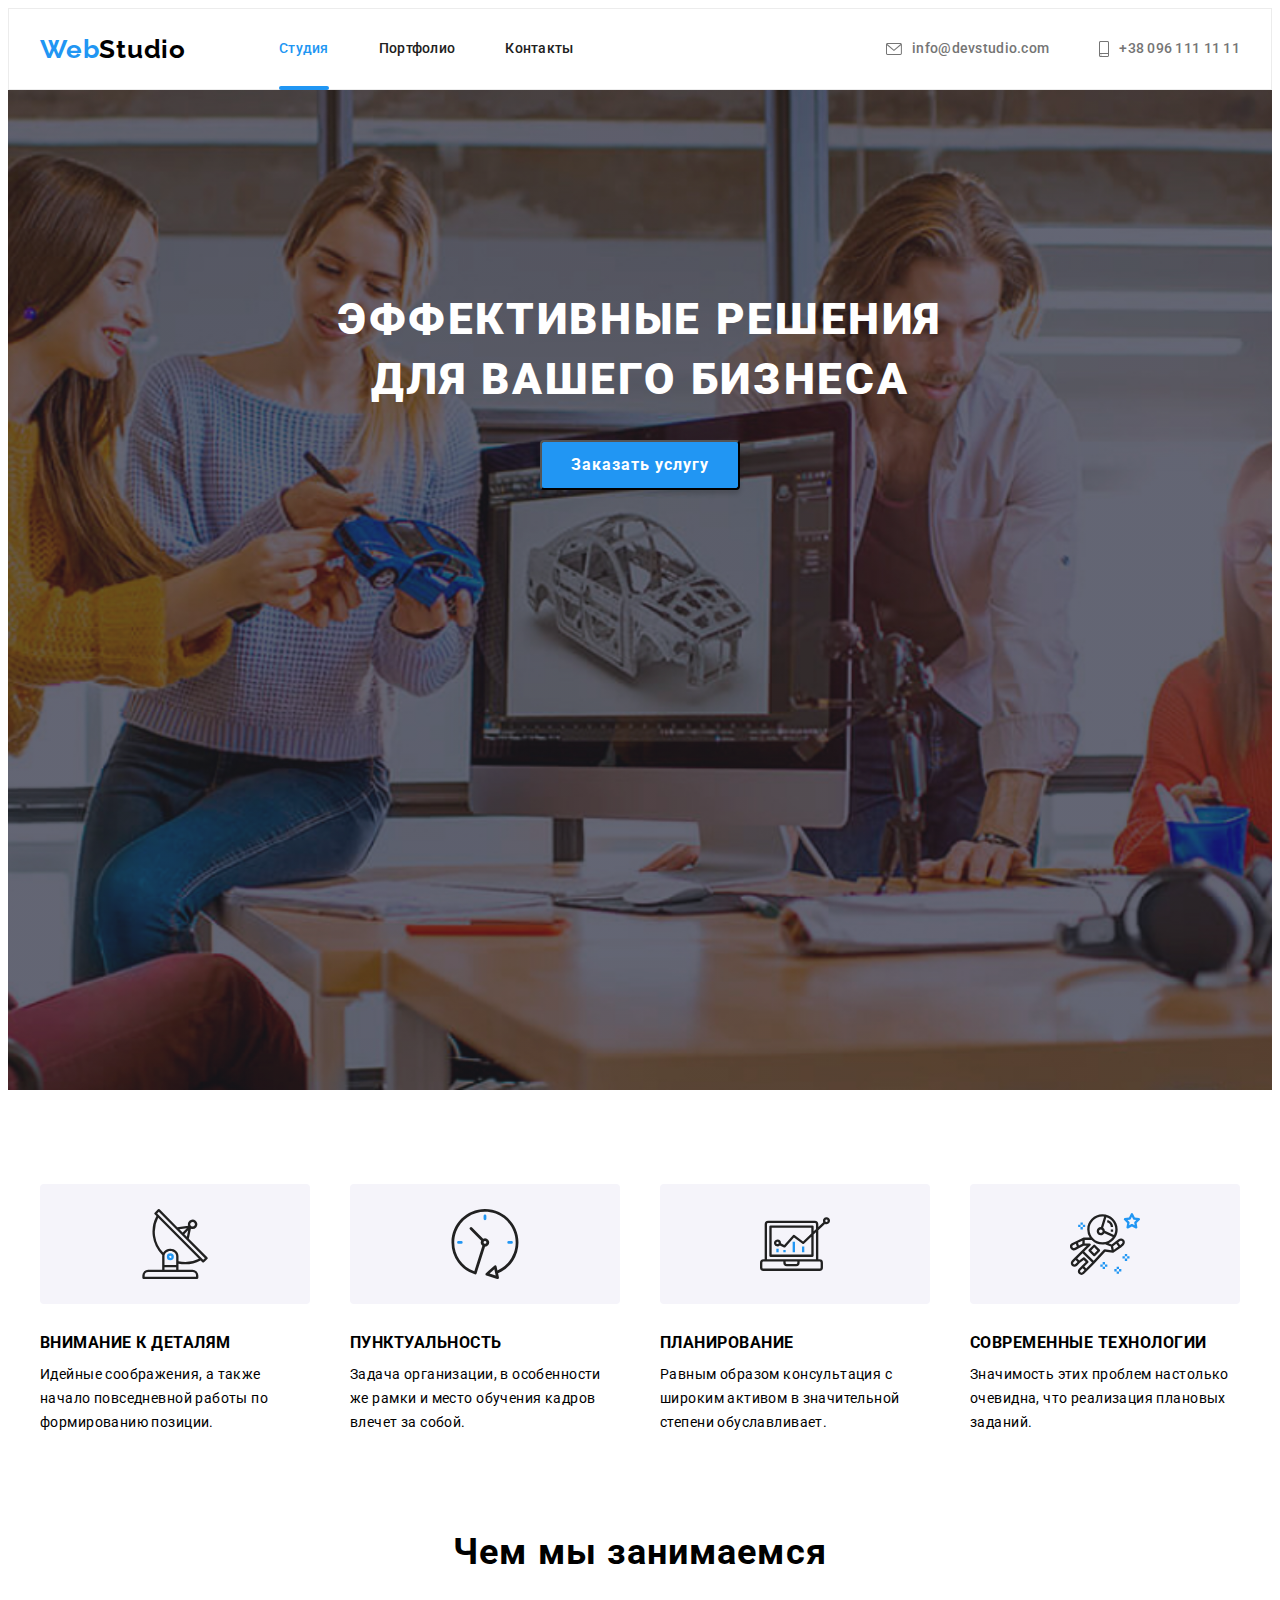
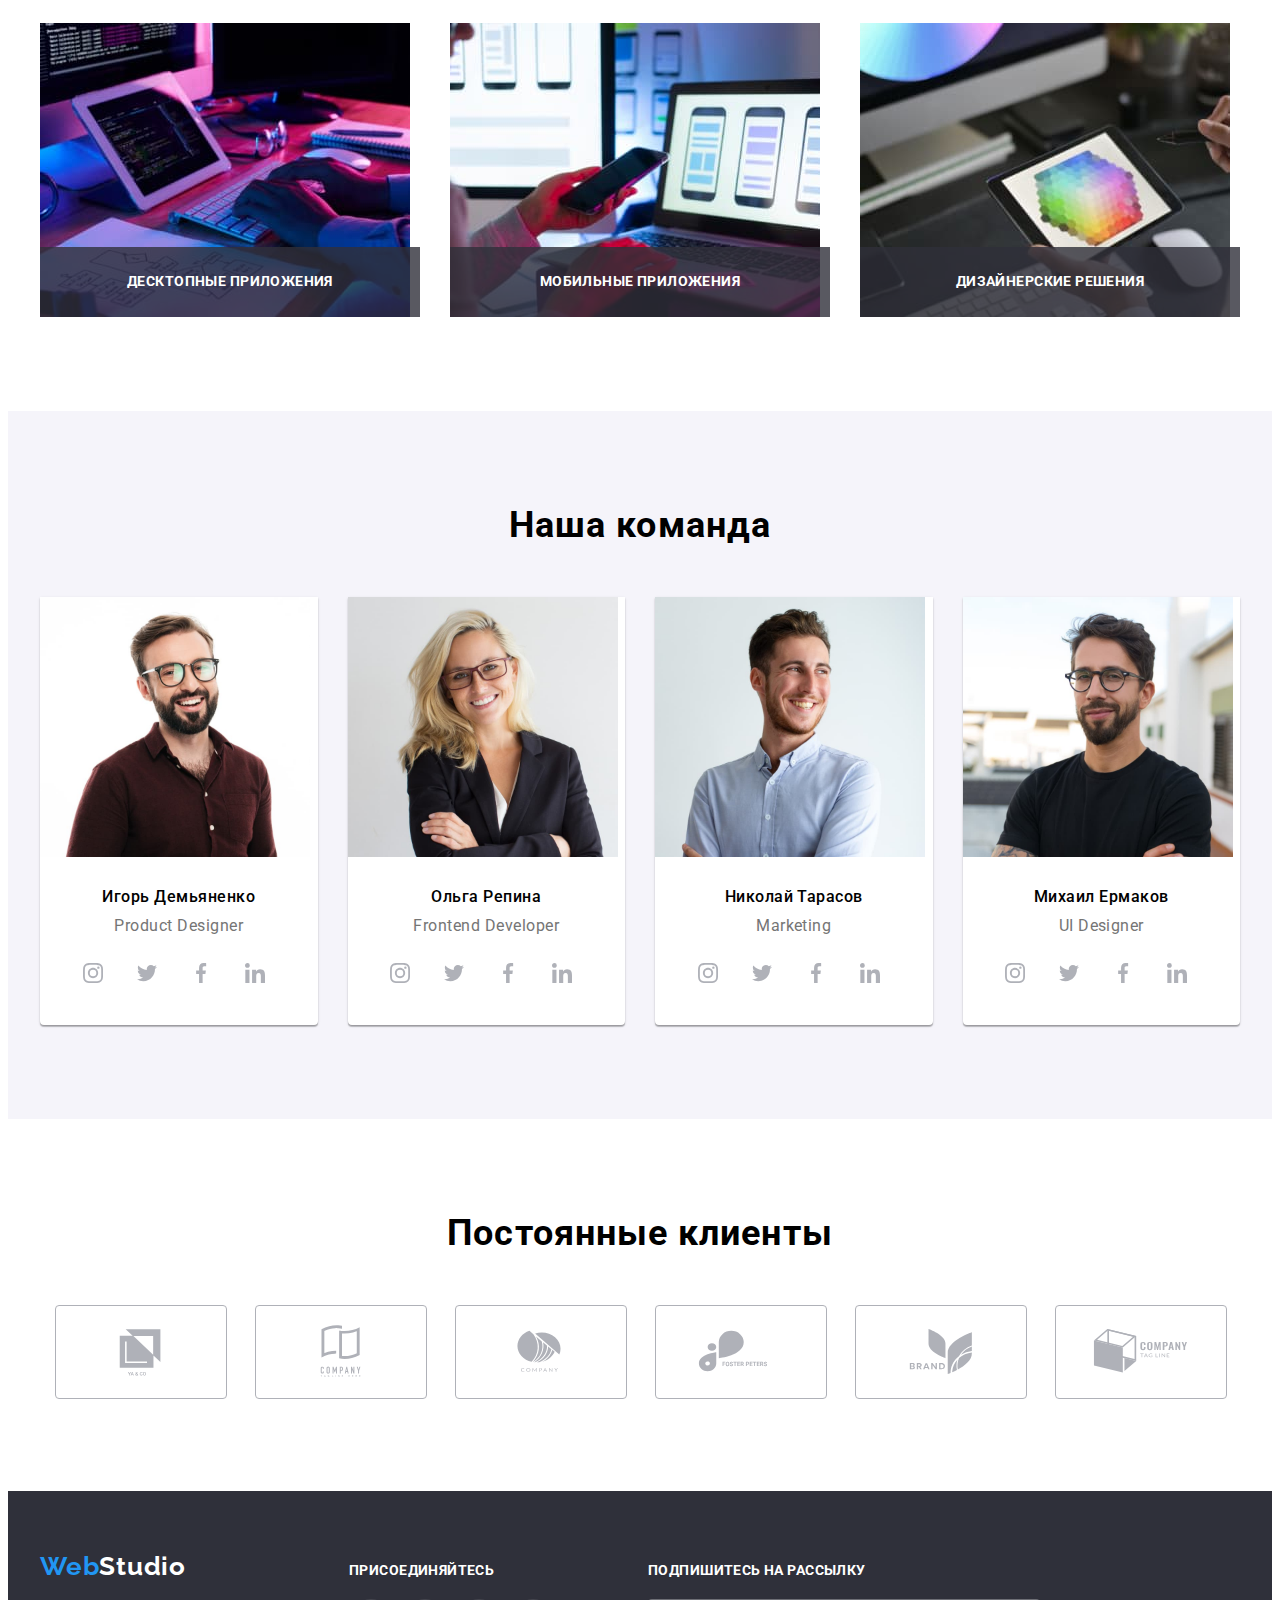
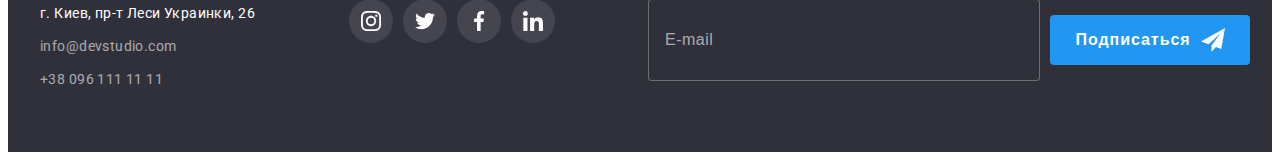
==== index.html @ 172d8dff "Initial commit" ====
<!DOCTYPE html>
<html lang="ru">
  <head>
    <meta charset="utf-8" />
    <meta http-equiv="X-UA-Compatible" content="IE=edge" />
    <title>Студия</title>
    <meta name="viewport" content="width=device-width, initial-scale=1" />
    <link
      href="https://fonts.googleapis.com/css2?family=Raleway:wght@700&family=Roboto:wght@400;500;700;900&display=swap"
      rel="stylesheet"
    />
    <link
      rel="stylesheet"
      href="https://cdnjs.cloudflare.com/ajax/libs/modern-normalize/1.1.0/modern-normalize.min.css"
      integrity="sha512-wpPYUAdjBVSE4KJnH1VR1HeZfpl1ub8YT/NKx4PuQ5NmX2tKuGu6U/JRp5y+Y8XG2tV+wKQpNHVUX03MfMFn9Q=="
      crossorigin="anonymous"
      referrerpolicy="no-referrer"
    />
    <!-- <link rel="stylesheet" href="./css/styles.css" /> -->
    <link rel="stylesheet" href="./css/main.min.css" />
    <link rel="preconnect" href="https://fonts.gstatic.com" crossorigin />
  </head>
  <body>
    <!---------------HEADER SECTION---------------->
    <header class="header">
      <div class="container">
        <a href="./index.html" lang="en" class="logo"
          ><span class="logo__accent-blue">Web</span
          ><span class="logo__accent-black">Studio</span></a
        >
        <nav class="navigation">
          <ul class="navigation__list list">
            <li class="navigation__item">
              <a class="navigation__link link navigation__link--current" href="./index.html"
                >Студия</a
              >
            </li>
            <li class="navigation__item">
              <a class="navigation__link link" href="./portfolio.html">Портфолио</a>
            </li>
            <li class="navigation__item">
              <a class="navigation__link navigation__link link" href="">Контакты</a>
            </li>
          </ul>
        </nav>
        <ul class="contacts list">
          <li class="contacts__item">
            <a class="contacts__link link" href="mailto:info@devstudio.com">
              <svg class="contacts__icon" width="16" height="12">
                <use href="./images/icons.svg#icon-envelope"></use></svg
              >info@devstudio.com</a
            >
          </li>
          <li class="contacts__item">
            <a class="contacts__link link" href="tel:+380961111111">
              <svg class="contacts__icon" width="10" height="16">
                <use href="./images/icons.svg#icon-smartphone"></use></svg
              >+38 096 111 11 11</a
            >
          </li>
        </ul>
      </div>
    </header>
    <main>
      <!---------------HEAD SECTION---------------->
      <section class="head section">
        <div class="container">
          <h1 class="head__title">Эффективные решения<br />для вашего бизнеса</h1>
          <button type="button" class="head__button" data-modal-open>Заказать услугу</button>
        </div>
      </section>
      <!---------------HERO SECTION---------------->
      <section class="hero section">
        <div class="container">
          <h2 class="hero__title hidden">Преимущества</h2>
          <ul class="hero__list list">
            <li class="hero__item">
              <div class="hero__container">
                <a href="" class="hero__link link">
                  <svg class="hero__icon" width="70px" height="70px">
                    <use href="./images/icons.svg#icon-antenna"></use>
                  </svg>
                </a>
              </div>
              <h3 class="hero__title">Внимание к деталям</h3>
              <p class="hero__text">
                Идейные соображения, а также начало повседневной работы по формированию позиции.
              </p>
            </li>
            <li class="hero__item">
              <div class="hero__container">
                <a href="" class="hero__link link">
                  <svg class="hero__icon" width="70px" height="70px">
                    <use href="./images/icons.svg#icon-clock"></use>
                  </svg>
                </a>
              </div>
              <h3 class="hero__title">Пунктуальность</h3>
              <p class="hero__text">
                Задача организации, в особенности же рамки и место обучения кадров влечет за собой.
              </p>
            </li>
            <li class="hero__item">
              <div class="hero__container">
                <a href="" class="hero__link link">
                  <svg class="hero__icon" width="70px" height="70px">
                    <use href="./images/icons.svg#icon-diagram"></use>
                  </svg>
                </a>
              </div>
              <h3 class="hero__title">Планирование</h3>
              <p class="hero__text">
                Равным образом консультация с широким активом в значительной степени обуславливает.
              </p>
            </li>
            <li class="hero__item">
              <div class="hero__container">
                <a href="" class="hero__link link">
                  <svg class="hero__icon" width="70px" height="70px">
                    <use href="./images/icons.svg#icon-astronaut"></use>
                  </svg>
                </a>
              </div>
              <h3 class="hero__title">Современные технологии</h3>
              <p class="hero__text">
                Значимость этих проблем настолько очевидна, что реализация плановых заданий.
              </p>
            </li>
          </ul>
        </div>
      </section>
      <!---------------PHOTO SECTION---------------->
      <section class="photo section">
        <div class="container">
          <h2 class="photo__title">Чем мы занимаемся</h2>
          <ul class="photo__list list">
            <li class="photo__item">
              <img src="images/img1-1.jpg" alt="img1-1" width="370" />
              <p class="photo__text">Десктопные приложения</p>
            </li>
            <li class="photo__item">
              <img src="images/img1-2.jpg" alt="img1-2" width="370" />
              <p class="photo__text">Мобильные приложения</p>
            </li>
            <li class="photo__item">
              <img src="images/img1-3.jpg" alt="img1-3" width="370" />
              <p class="photo__text">Дизайнерские решения</p>
            </li>
          </ul>
        </div>
      </section>
      <!---------------TEAM SECTION---------------->
      <section class="team section">
        <div class="container">
          <h2 class="team__title">Наша команда</h2>
          <ul class="team__list list">
            <li class="team__item">
              <img src="images/img2-1.jpg" alt="img2-1" width="270" />
              <div class="workers">
                <h3 class="workers__title">Игорь Демьяненко</h3>
                <p class="workers__text" lang="en">Product Designer</p>
                <ul class="workers__socials-list list">
                  <li class="workers__item">
                    <a href="" class="workers__socials-link link">
                      <svg class="workers__socials-icon" width="20px" height="20px">
                        <use href="./images/icons.svg#icon-instagram"></use>
                      </svg>
                    </a>
                  </li>
                  <li class="workers__item">
                    <a href="" class="workers__socials-link link"
                      ><svg class="workers__socials-icon" width="20px" height="20px">
                        <use href="./images/icons.svg#icon-twitter"></use></svg
                    ></a>
                  </li>
                  <li class="workers__item">
                    <a href="" class="workers__socials-link link"
                      ><svg class="workers__socials-icon" width="20px" height="20px">
                        <use href="./images/icons.svg#icon-facebook"></use></svg
                    ></a>
                  </li>
                  <li class="workers__item">
                    <a href="" class="workers__socials-link link"
                      ><svg class="workers__socials-icon" width="20px" height="20px">
                        <use href="./images/icons.svg#icon-linkedin"></use></svg
                    ></a>
                  </li>
                </ul>
              </div>
            </li>
            <li class="team__item">
              <img src="images/img2-2.jpg" alt="img2-2" width="270" />
              <div class="workers">
                <h3 class="workers__title">Ольга Репина</h3>
                <p class="workers__text" lang="en">Frontend Developer</p>
                <ul class="workers__socials-list list">
                  <li class="workers__item">
                    <a href="" class="workers__socials-link link">
                      <svg class="workers__socials-icon" width="20px" height="20px">
                        <use href="./images/icons.svg#icon-instagram"></use>
                      </svg>
                    </a>
                  </li>
                  <li class="workers__item">
                    <a href="" class="workers__socials-link link"
                      ><svg class="workers__socials-icon" width="20px" height="20px">
                        <use href="./images/icons.svg#icon-twitter"></use></svg
                    ></a>
                  </li>
                  <li class="workers__item">
                    <a href="" class="workers__socials-link link"
                      ><svg class="workers__socials-icon" width="20px" height="20px">
                        <use href="./images/icons.svg#icon-facebook"></use></svg
                    ></a>
                  </li>
                  <li class="workers__item">
                    <a href="" class="workers__socials-link link"
                      ><svg class="workers__socials-icon" width="20px" height="20px">
                        <use href="./images/icons.svg#icon-linkedin"></use></svg
                    ></a>
                  </li>
                </ul>
              </div>
            </li>
            <li class="team__item">
              <img src="images/img2-3.jpg" alt="img2-3" width="270" />
              <div class="workers">
                <h3 class="workers__title">Николай Тарасов</h3>
                <p class="workers__text" lang="en">Marketing</p>
                <ul class="workers__socials-list list">
                  <li class="workers__item">
                    <a href="" class="workers__socials-link link">
                      <svg class="workers__socials-icon" width="20px" height="20px">
                        <use href="./images/icons.svg#icon-instagram"></use>
                      </svg>
                    </a>
                  </li>
                  <li class="workers__item">
                    <a href="" class="workers__socials-link link"
                      ><svg class="workers__socials-icon" width="20px" height="20px">
                        <use href="./images/icons.svg#icon-twitter"></use></svg
                    ></a>
                  </li>
                  <li class="workers__item">
                    <a href="" class="workers__socials-link link"
                      ><svg class="workers__socials-icon" width="20px" height="20px">
                        <use href="./images/icons.svg#icon-facebook"></use></svg
                    ></a>
                  </li>
                  <li class="workers__item">
                    <a href="" class="workers__socials-link link"
                      ><svg class="workers__socials-icon" width="20px" height="20px">
                        <use href="./images/icons.svg#icon-linkedin"></use></svg
                    ></a>
                  </li>
                </ul>
              </div>
            </li>
            <li class="team__item">
              <img src="images/img2-4.jpg" alt="img2-4" width="270" />
              <div class="workers">
                <h3 class="workers__title">Михаил Ермаков</h3>
                <p class="workers__text" lang="en">UI Designer</p>
                <ul class="workers__socials-list list">
                  <li class="workers__item">
                    <a href="" class="workers__socials-link link">
                      <svg class="workers__socials-icon" width="20px" height="20px">
                        <use href="./images/icons.svg#icon-instagram"></use>
                      </svg>
                    </a>
                  </li>
                  <li class="workers__item">
                    <a href="" class="workers__socials-link link"
                      ><svg class="workers__socials-icon" width="20px" height="20px">
                        <use href="./images/icons.svg#icon-twitter"></use></svg
                    ></a>
                  </li>
                  <li class="workers__item">
                    <a href="" class="workers__socials-link link"
                      ><svg class="workers__socials-icon" width="20px" height="20px">
                        <use href="./images/icons.svg#icon-facebook"></use></svg
                    ></a>
                  </li>
                  <li class="workers__item">
                    <a href="" class="workers__socials-link link"
                      ><svg class="workers__socials-icon" width="20px" height="20px">
                        <use href="./images/icons.svg#icon-linkedin"></use></svg
                    ></a>
                  </li>
                </ul>
              </div>
            </li>
          </ul>
        </div>
      </section>
      <!---------------CLIENTS SECTION---------------->
      <section class="clients">
        <div class="container">
          <h2 class="clients__title">Постоянные клиенты</h2>
          <ul class="clients__list list">
            <li class="clients__item">
              <a href="" class="clients__item-link link">
                <svg class="clients__logo" width="106px" height="60px">
                  <use href="./images/icons.svg#icon-company-logo-1"></use>
                </svg>
              </a>
            </li>
            <li class="clients__item">
              <a href="" class="clients__item-link link">
                <svg class="clients__logo" width="106px" height="60px">
                  <use href="./images/icons.svg#icon-company-logo-2"></use>
                </svg>
              </a>
            </li>
            <li class="clients__item">
              <a href="" class="clients__item-link link">
                <svg class="clients__logo" width="106px" height="60px">
                  <use href="./images/icons.svg#icon-company-logo-3"></use>
                </svg>
              </a>
            </li>
            <li class="clients__item">
              <a href="" class="clients__item-link link">
                <svg class="clients__logo" width="106px" height="60px">
                  <use href="./images/icons.svg#icon-company-logo-4"></use>
                </svg>
              </a>
            </li>
            <li class="clients__item">
              <a href="" class="clients__item-link link">
                <svg class="clients__logo" width="106px" height="60px">
                  <use href="./images/icons.svg#icon-company-logo-5"></use>
                </svg>
              </a>
            </li>
            <li class="clients__item">
              <a href="" class="clients__item-link link">
                <svg class="clients__logo" width="106px" height="60px">
                  <use href="./images/icons.svg#icon-company-logo-6"></use>
                </svg>
              </a>
            </li>
          </ul>
        </div>
      </section>
    </main>
    <!---------------FOOTER SECTION---------------->
    <footer class="footer">
      <div class="footer__container container">
        <h2 class="footer__title hidden">Футер</h2>
        <div class="footer__contact">
          <a href="./index.html" lang="en" class="logo"
            ><span class="logo__accent-blue">Web</span
            ><span class="logo__accent-white">Studio</span></a
          >
          <address class="adress">
            <ul class="adress__list list">
              <li class="adress__item">
                <a
                  href="https://goo.gl/maps/ZNNEmPpqHStPW1MP9"
                  class="adress__link-map link"
                  target="_blank"
                  rel="noopener norefererrer"
                >
                  г. Киев, пр-т Леси Украинки, 26
                </a>
              </li>
              <li class="adress__item">
                <a class="adress__link link" href="mailto:info@devstudio.com">info@devstudio.com</a>
              </li>
              <li class="adress__item">
                <a class="adress__link link" href="tel:+380961111111">+38 096 111 11 11</a>
              </li>
            </ul>
          </address>
        </div>
        <div class="connect">
          <h3 class="connect__title">присоединяйтесь</h3>
          <ul class="connect__socials-list list">
            <li class="connect__socials-item">
              <a href="" class="connect__socials-link link">
                <svg class="connect__socials-icon" width="20px" height="20px">
                  <use href="./images/icons.svg#icon-instagram"></use>
                </svg>
              </a>
            </li>
            <li class="connect__socials-item">
              <a href="" class="connect__socials-link link"
                ><svg class="connect__socials-icon" width="20px" height="20px">
                  <use href="./images/icons.svg#icon-twitter"></use></svg
              ></a>
            </li>
            <li class="connect__socials-item">
              <a href="" class="connect__socials-link link"
                ><svg class="connect__socials-icon" width="20px" height="20px">
                  <use href="./images/icons.svg#icon-facebook"></use></svg
              ></a>
            </li>
            <li class="connect__socials-item">
              <a href="" class="connect__socials-link link"
                ><svg class="connect__socials-icon" width="20px" height="20px">
                  <use href="./images/icons.svg#icon-linkedin"></use></svg
              ></a>
            </li>
          </ul>
        </div>
        <div class="connect-form">
          <p class="connect-form__title">Подпишитесь на рассылку</p>
          <form class="connect-form__wrap">
            <div class="connect-form__field">
              <input
                type="text"
                class="connect-form__input"
                name="user-email"
                pattern="[a-z0-9._%+-]+@[a-z0-9.-]+\.[a-z]{2,4}$"
                title="example@mail.com"
                placeholder="E-mail"
              />
              <button type="submit" class="connect-form__btn">
                Подписаться
                <svg class="connect-form__icon" width="24px" height="24px">
                  <use href="./images/icons.svg#icon-send"></use>
                </svg>
              </button>
            </div>
          </form>
        </div>
      </div>
    </footer>
    <!---------------BACKDROP MODAL SECTION---------------->
    <div class="backdrop is-hidden" data-modal>
      <div class="modal">
        <button type="button" class="modal__close-btn" data-modal-close>
          <svg class="modal__close-icon" width="11px" height="11px">
            <use href="./images/icons.svg#icon-close-black"></use>
          </svg>
        </button>
        <p class="modal__title">Оставьте свои данные, мы вам перезвоним</p>
        <form>
          <div class="modal__field">
            <label for="user-name" class="modal__label">Имя</label>
            <div class="modal__wrap">
              <input
                type="text"
                class="modal__input"
                name="user-name"
                id="user-name"
                required
                minlength="2"
              />
              <svg class="modal__icon" width="18px" height="18px">
                <use href="./images/icons.svg#icon-person-modal"></use>
              </svg>
            </div>
          </div>
          <div class="modal__field">
            <label for="user-phone" class="modal__label">Телефон</label>
            <div class="modal__wrap">
              <input
                type="text"
                class="modal__input"
                id="user-phone"
                name="user-phone"
                required
                pattern="[\+]\d{2}\s[\(]\d{3}[\)]\s\d{3}[\-]\d{2}[\-]\d{2}"
                minlength="13"
                maxlength="13"
                title="+380 (00) 000-00-00"
              />
              <svg class="modal__icon" width="18px" height="18px">
                <use href="./images/icons.svg#icon-phone-modal"></use>
              </svg>
            </div>
          </div>
          <div class="modal__field">
            <label for="modal-input" class="modal__label">Почта</label>
            <div class="modal__wrap">
              <input
                type="text"
                class="modal__input"
                name="user-email"
                id="modal-input"
                required
                pattern="[a-z0-9._%+-]+@[a-z0-9.-]+\.[a-z]{2,4}$"
                title="example@mail.com"
              />
              <svg class="modal__icon" width="18px" height="18px">
                <use href="./images/icons.svg#icon-email-modal"></use>
              </svg>
            </div>
          </div>
          <div class="modal__field">
            <label for="user-comment" class="modal__label">Комментарий</label>
            <textarea
              name="user-comment"
              id="user-comment"
              class="modal__input modal__input-comment"
              placeholder="Введите текст"
            ></textarea>
          </div>
          <div class="checkbox">
            <input
              type="checkbox"
              name="privacy"
              value="true"
              class="checkbox__check hidden"
              id="privacy"
            />
            <label for="privacy" class="checkbox__text">
              <span>
                <svg class="checkbox__icon" width="11px" height="8px">
                  <use href="./images/icons.svg#icon-check-modal"></use>
                </svg>
              </span>
              Соглашаюсь с рассылкой и принимаю
              <a href="" class="checkbox__terms-link link">Условия договора</a></label
            >
          </div>
          <button type="submit" class="modal__send-btn">Отправить</button>
        </form>
      </div>
    </div>
    <script src="./js/modal.js"></script>
  </body>
</html>
---- css/styles.css ----
/*----------------header--------------------*/



/*----------------body--------------------*/








/*----------------footer--------------------*/



/*----------------portfolio--------------------*/





/*----------------backdrop--------------------*/
---- css/main.min.css ----
:root{--background-color: #ffffff;--alternative-background-color: #2f303a;--main-text-color: #212121;--second-text-color: #757575;--alternative-text-color: #ffffff;--active-btn-color: #2196f3;--main-font-weight: 700;--main-font-family: "Roboto", sans-serif;--second-font-family: "Raleway", sans-serif;--default-font-size: 14px;--default-padding: 94px;--default-transition-duration: 250ms;--default-transition-timing-function: cubic-bezier(0.4, 0, 0.2, 1)}.hidden{position:absolute;white-space:nowrap;width:1px;height:1px;overflow:hidden;border:0;padding:0;clip:rect(0 0 0 0);clip-path:inset(50%);margin:-1px}p,h1,h2,h3,h4,h5,h6{margin:0}ul,ol{margin:0;padding:0}button{cursor:pointer}img{display:block}body{font-family:var(--main-font-family);font-size:var(--default-font-size);background-color:var(--background-color);color:var(--master-text-color)}.list{list-style:none}.link{text-decoration:none}.section{padding-top:var(--default-padding);padding-bottom:var(--default-padding)}.head__button{height:50px;min-width:200px;font-family:inherit;color:var(--alternative-text-color);background-color:var(--active-btn-color);font-weight:var(--main-font-weight);font-size:16px;line-height:1.87;letter-spacing:.06em;box-shadow:0px 4px 4px rgba(0,0,0,.15);border-radius:4px;cursor:pointer;margin-top:30px;transition-duration:var(--default-transition-duration);transition-timing-function:var(--default-transition-timing-function)}.head__button:hover,.head__button:focus{background-color:#188ce8}.logo{font-family:var(--second-font-family);font-weight:var(--main-font-weight);font-size:26px;line-height:1.19;letter-spacing:.03em;text-decoration:none;margin-right:93px}.logo__accent-blue{color:var(--active-btn-color)}.logo__accent-black{color:#000}.logo__accent-white{color:#fff}.container{width:1200px;margin:0 auto;padding-left:15px;padding-right:15px}.backdrop{width:100%;height:100%;background-color:rgba(0,0,0,.5);position:fixed;top:0;transition:opacity var(--default-transition-duration) var(--default-transition-timing-function),visibility var(--default-transition-duration) var(--default-transition-timing-function)}.checkbox__text{font-size:var(--default-font-size);line-height:1.71;letter-spacing:.03em;color:var(--second-text-color);display:flex;align-items:center}.checkbox__text span{width:16px;height:15px;border-radius:2px;border:2px solid #000;margin-right:8px;display:flex;align-items:center;justify-content:center}.checkbox__terms-link{color:var(--active-btn-color);text-decoration-line:underline;margin-left:4px}.checkbox__icon{fill:rgba(0,0,0,0)}.checkbox__check:checked+.checkbox__text span{background:var(--active-btn-color);border:none}.checkbox__check:checked+.checkbox__text .checkbox__icon{fill:#fff}.checkbox{position:relative;display:flex;align-items:center;justify-content:space-evenly;margin-bottom:30px}.backdrop.is-hidden .modal{transform:translate(-50%, -50%) translateX(-150px);opacity:0}.modal__close-btn{background-color:var(--background-color);border:1px solid rgba(0,0,0,.1);border-radius:50%;width:30px;height:30px;position:absolute;top:8px;right:8px}.modal__close-icon{display:flex;width:100%;height:100%;align-items:center;justify-content:center;transition-duration:var(--default-transition-duration);transition-timing-function:var(--default-transition-timing-function)}.modal__close-icon:hover,.modal__close-icon:focus{fill:var(--active-btn-color)}.modal__input{width:100%;height:40px;border:1px solid rgba(33,33,33,.2);border-radius:4px;padding-left:42px;outline:none}.modal__input::placeholder{font-size:var(--default-font-size);line-height:1.14;letter-spacing:.01em;color:rgba(117,117,117,.5)}.modal__input:hover,.modal__input:focus,.modal__input:active{border-color:#2196f3}.modal__input-comment{padding-left:16px;padding-top:12px;height:120px;resize:none}.modal__field{margin-bottom:10px}.modal__icon{position:absolute;left:12px;top:50%;transform:translateY(-50%)}.modal__wrap{position:relative}.modal__wrap:hover .modal__icon,.modal__wrap:focus .modal__icon,.modal__wrap:active .modal__icon{fill:var(--active-btn-color)}.modal__label{font-size:12px;line-height:1.16;letter-spacing:.01em;color:var(--second-text-color);display:block;margin-bottom:4px}.modal__send-btn{display:flex;justify-content:center;align-items:center;margin:auto;height:50px;min-width:200px;font-weight:700;font-size:16px;line-height:1.88;letter-spacing:.06em;background-color:#188ce8;box-shadow:0px 4px 4px rgba(0,0,0,.15);border-radius:4px;border:none;text-align:center;color:var(--alternative-text-color);cursor:pointer;transition-duration:var(--default-transition-duration);transition-timing-function:var(--default-transition-timing-function)}.modal__send-btn:hover,.modal__send-btnfocus{background-color:var(--active-btn-color)}.filter-list{display:flex;justify-content:center;margin-bottom:50px}.filter-item:not(:last-child){margin-right:8px}.filter-button{background-color:#f5f4fa;font-weight:500;font-size:16px;line-height:1.62;text-align:center;letter-spacing:.03em;border-radius:4px;border:none;outline:none;cursor:pointer;padding:6px 22px;transition-duration:var(--default-transition-duration);transition-timing-function:var(--default-transition-timing-function)}.filter-button:hover,.filter-button:focus{color:var(--alternative-text-color);background-color:var(--active-btn-color);box-shadow:0px 3px 1px rgba(0,0,0,.1),0px 1px 2px rgba(0,0,0,.08),0px 2px 2px rgba(0,0,0,.12)}.filter-button-current{color:var(--alternative-text-color);background-color:var(--active-btn-color)}.connect{margin-left:70px}.connect__title,.connect-form__title{font-weight:var(--main-font-weight);font-size:14px;line-height:1.14;letter-spacing:.03em;text-transform:uppercase;color:var(--alternative-text-color);margin-bottom:20px}.connect__socials-item{width:44px;height:44px;margin-right:10px}.connect__socials-item:last-child{margin-right:0}.connect__socials-list{display:flex;justify-content:center}.connect__socials-link{width:100%;height:100%;display:flex;align-items:center;justify-content:center;border-radius:50%;background:rgba(255,255,255,.1);transition-duration:var(--default-transition-duration);transition-timing-function:var(--default-transition-timing-function)}.connect__socials-link:hover,.connect__socials-link:focus{background-color:var(--active-btn-color)}.connect__socials-link:hover .connect-socials-icon,.connect__socials-link:focus .connect-socials-icon{fill:var(--background-color)}.connect__socials-icon{fill:#fff;transition-duration:var(--default-transition-duration);transition-timing-function:var(--default-transition-timing-function)}.connect-form{margin-left:93px}.connect-form .connect-form__field{display:flex;flex-direction:row;align-items:center}.connect-form__input{background-color:#2f303a;color:var(--background-color);font-weight:400;font-size:16px;line-height:1.3;letter-spacing:.03em;width:358px;height:50px;padding:15px 16px;border:1px solid rgba(255,255,255,.3);border-radius:4px;transition-duration:var(--default-transition-duration);transition-timing-function:var(--default-transition-timing-function)}.connect-form__input::placeholder{font-weight:400;font-size:16px;line-height:1.3;letter-spacing:.03em;color:rgba(255,255,255,.6)}.connect-form__input:focus,.connect-form__input:hover{border-color:var(--active-btn-color);outline:none}.connect-form__input:focus-visible{border-color:var(--active-btn-color)}.connect-form__btn{display:flex;align-items:center;justify-content:center;border:1px solid rgba(0,0,0,0);text-align:center;padding:0;min-width:200px;height:50px;border-radius:4px;margin-left:10px;fill:#fff;color:var(--background-color);background-color:var(--active-btn-color);font-weight:700;font-size:16px;line-height:1.87;letter-spacing:.06em;cursor:pointer;transition-property:color,background-color;transition-duration:var(--default-transition-duration);transition-timing-function:var(--default-transition-timing-function)}.connect-form__btn:hover,.connect-form__btn:focus{box-shadow:0px 4px 4px rgba(0,0,0,.15);color:var(--active-btn-color);background-color:var(--background-color);border:1px solid rgba(0,0,0,0);fill:var(--active-btn-color)}.connect-form__btn:hover .connect-form-icon,.connect-form__btn:focus .connect-form-icon{fill:var(--active-btn-color)}.connect-form__icon{margin-left:10px}.header{border:1px solid #ececec}.navigation__list{display:flex;align-items:center}.header .container{display:flex;align-items:center}.navigation__link,.contacts__link{padding:32px 0;display:block;color:var(--main-text-color);font-weight:500;line-height:1.14;letter-spacing:.02em;transition-duration:var(--default-transition-duration);transition-timing-function:var(--default-transition-timing-function)}.navigation__link:hover,.navigation__link:focus,.contacts__link:hover,.contacts__link:focus{color:#2196f3}.navigation__item:not(:last-child){margin-right:50px}.navigation__link--current{color:var(--active-btn-color);position:relative}.navigation__link--current::after{content:"";display:block;position:absolute;width:100%;height:4px;background-color:var(--active-btn-color);border-radius:2px;left:0;bottom:-1px}.contacts{display:flex;margin-left:auto}.contacts__link{color:var(--second-text-color);align-items:center;display:flex;justify-content:center}.contacts__item:not(:last-child){margin-right:50px}.contacts__icon{display:inline-block;fill:currentColor;margin-right:10px;justify-content:center}.head{height:600px;max-width:1600px;text-align:center;padding-top:200px;padding-bottom:200px;background-color:rgba(47,48,58,.4);margin:0 auto;background-image:linear-gradient(rgba(47, 48, 58, 0.4), rgba(47, 48, 58, 0.4)),url(../images/hero-bg.jpg);background-repeat:no-repeat;background-position:center;background-size:cover}.head__title{color:var(--alternative-text-color);font-weight:900;font-size:44px;line-height:1.36;text-align:center;letter-spacing:.06em;text-transform:uppercase}.hero__list{display:flex;justify-content:space-between}.hero__title{font-weight:var(--main-font-weight);line-height:1.14;letter-spacing:.03em;text-transform:uppercase;margin-bottom:10px}.hero__text{line-height:1.71;letter-spacing:.03em;width:270px;min-height:75px}.hero__item+.hero__item{margin-left:30px}.hero__container{width:270px;height:120px;margin-bottom:30px}.hero__link{width:100%;height:100%;background:#f5f4fa;border-radius:4px;display:flex;align-items:center;justify-content:center}.photo{padding-top:0}.photo__list{display:flex;margin-top:50px;margin-left:-30px}.photo__item{flex-basis:calc(33.3333333333% - 30px);margin-left:30px;position:relative}.photo__text{position:absolute;bottom:0;width:100%;text-align:center;background:rgba(47,48,58,.8);padding:27px 0;color:var(--alternative-text-color);font-weight:700;font-size:14px;line-height:1.14;text-align:center;letter-spacing:.03em;text-transform:uppercase}.photo__title{font-weight:var(--main-font-weight);font-size:36px;line-height:1.16;text-align:center;letter-spacing:.03em}.team{background-color:#f5f4fa}.team__title{margin-bottom:50px;font-weight:var(--main-font-weight);font-size:36px;line-height:1.16;text-align:center;letter-spacing:.03em}.team__list{display:flex;margin-left:-30px}.workers{padding-top:30px;padding-bottom:30px}.team__item{background-color:var(--background-color);flex-basis:calc(25% - 30px);margin-left:30px;box-shadow:0px 1px 3px rgba(0,0,0,.12),0px 1px 1px rgba(0,0,0,.14),0px 2px 1px rgba(0,0,0,.2);border-radius:0px 0px 4px 4px}.workers__title{font-weight:500;font-size:16px;line-height:1.19;text-align:center;letter-spacing:.03em;margin-bottom:10px}.workers__text{color:var(--second-text-color);font-size:16px;line-height:1.19;text-align:center;letter-spacing:.03em;margin-bottom:16px}.workers__item{width:44px;height:44px;margin-right:10px}.workers__socials-list{display:flex;justify-content:center}.workers__socials-item:last-child{margin-right:0}.workers__socials-link{width:100%;height:100%;display:flex;align-items:center;justify-content:center;border-radius:50%;transition-duration:var(--default-transition-duration);transition-timing-function:var(--default-transition-timing-function)}.workers__socials-link:hover,.workers__socials-link:focus{background-color:var(--active-btn-color)}.workers__socials-link:hover .workers__socials-icon,.workers__socials-link:focus .workers__socials-icon{fill:var(--background-color)}.workers__socials-icon{fill:#afb1b8;transition-duration:var(--default-transition-duration);transition-timing-function:var(--default-transition-timing-function)}.clients__title{margin-top:94px;margin-bottom:50px;font-weight:var(--main-font-weight);font-size:36px;line-height:1.16;text-align:center;letter-spacing:.03em}.clients__list{display:flex;justify-content:center;margin-bottom:94px}.clients__item{width:170px;height:92px;margin-right:30px}.clients__item:last-child{margin-right:0}.clients__item-link{width:100%;height:100%;border:1px solid #afb1b8;border-radius:4px;display:flex;align-items:center;justify-content:center;transition-duration:var(--default-transition-duration);transition-timing-function:var(--default-transition-timing-function)}.clients__item-link:hover,.clients__item-link:focus{border:1px solid var(--active-btn-color)}.clients__item-link:hover .clients__logo,.clients__item-link:focus .clients__logo{fill:var(--active-btn-color)}.clients__logo{fill:#afb1b8;transition-duration:var(--default-transition-duration);transition-timing-function:var(--default-transition-timing-function)}.footer{background-color:var(--alternative-background-color);padding-top:60px;padding-bottom:60px}.footer__container{display:flex;align-items:baseline}.adress__list{color:var(--alternative-text-color);font-style:normal;line-height:1.71;letter-spacing:.03em;margin-top:20px}.adress__item:not(:last-child){margin-bottom:9px}.adress__link-map{color:inherit;transition-duration:var(--default-transition-duration);transition-timing-function:var(--default-transition-timing-function)}.adress__link-map:hover,.adress__link-map:focus{color:#2196f3}.adress__link{color:rgba(255,255,255,.6);transition-duration:var(--default-transition-duration);transition-timing-function:var(--default-transition-timing-function)}.adress__linkhover,.adress__link:focus{color:#2196f3}.modal{width:528px;min-height:581px;background-color:var(--background-color);border-radius:5px;position:absolute;top:50%;left:50%;transform:translate(-50%, -50%) translateX(0px);opacity:1;transition:transform var(--default-transition-duration) var(--default-transition-timing-function),opacity var(--default-transition-duration) var(--default-transition-timing-function);padding:40px}.is-hidden{visibility:hidden;opacity:0;pointer-events:0}.no-scroll{overflow:hidden}.modal__title{font-weight:var(--main-font-weight);font-size:20px;line-height:1.15;text-align:center;letter-spacing:.03em;color:var(--main-text-color);margin-bottom:12px}.portfolio-list{display:flex;margin:-15px;flex-wrap:wrap}.portfolio-item{flex-basis:calc(33.3333333333% - 30px);margin:15px}.portfolio-item:hover .portfolio-description{transform:translate(0)}.portfolio-item:hover{box-shadow:0px 1px 1px rgba(0,0,0,.12),0px 4px 4px rgba(0,0,0,.06),1px 4px 6px rgba(0,0,0,.16);transition-duration:var(--default-transition-duration);transition-timing-function:var(--default-transition-timing-function)}.portfolio-wrap{position:relative;overflow:hidden}.portfolio-description{position:absolute;top:0;padding:63px 24px;background:rgba(33,150,243,.9);font-size:18px;line-height:1.55;letter-spacing:.03em;color:var(--alternative-text-color);height:100%;transform:translateY(100%);transition:transform var(--default-transition-duration) linear;transition-timing-function:var(--default-transition-timing-function)}.portfolio-text-wrapper{padding:20px 24px;border:1px solid #eee;border-top:none}.portfolio-title{color:var(--main-text-color);font-weight:var(--main-font-weight);font-size:18px;line-height:2;letter-spacing:.06em;margin-bottom:4px}.portfolio-text{color:var(--second-text-color);font-size:16px;line-height:1.88x;letter-spacing:.03em}/*# sourceMappingURL=main.min.css.map */
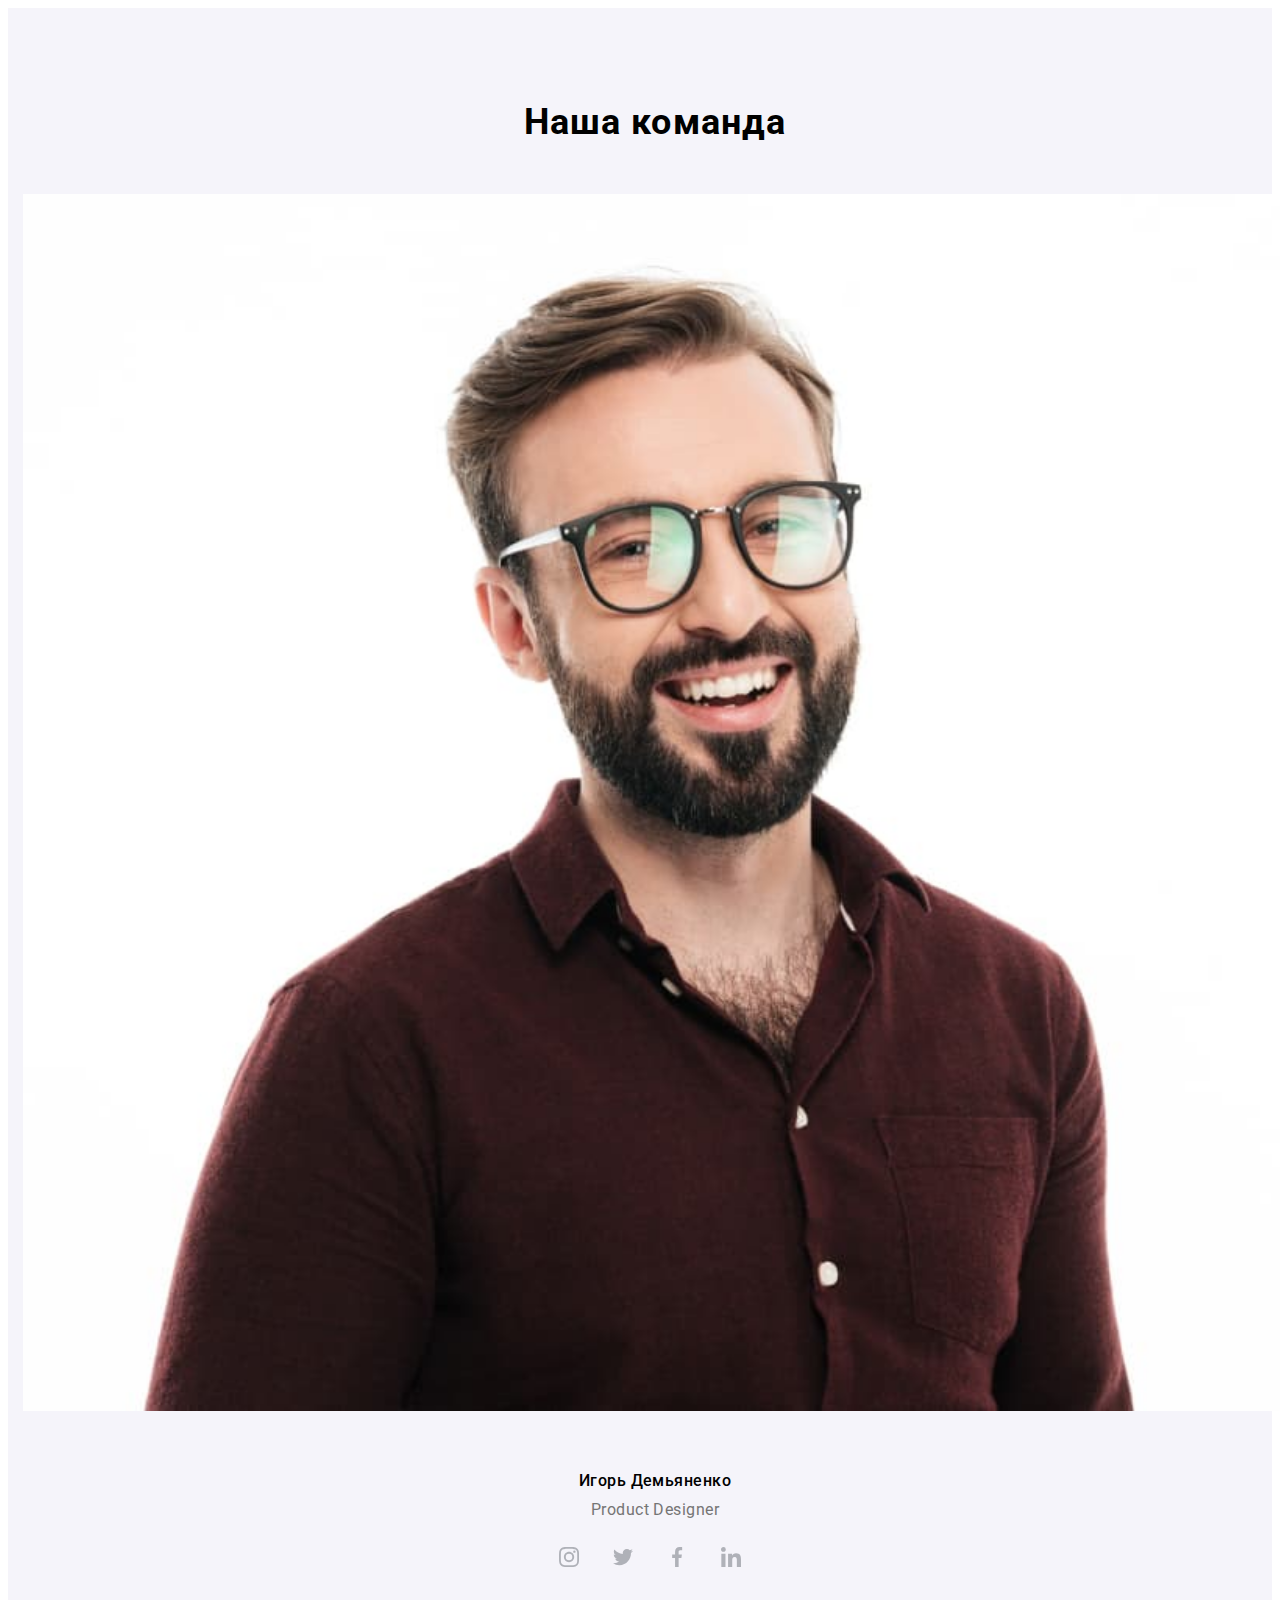
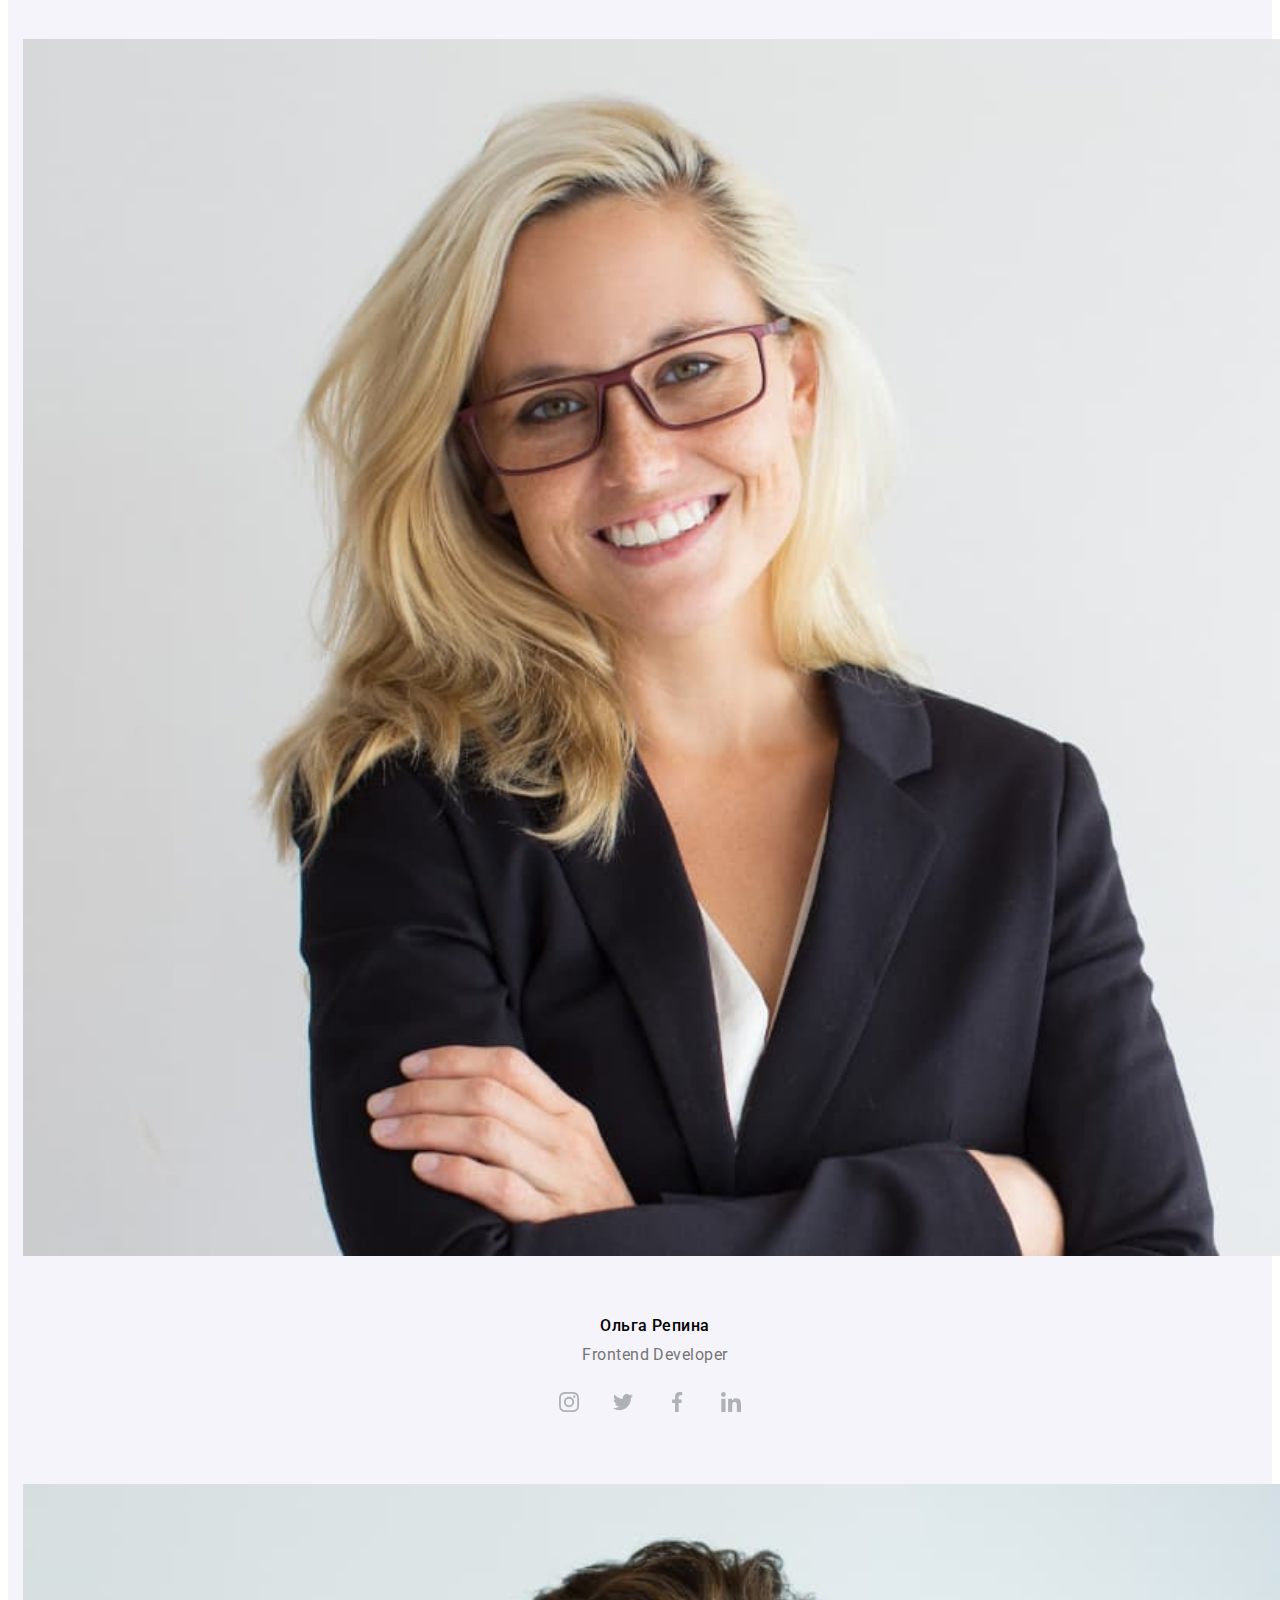
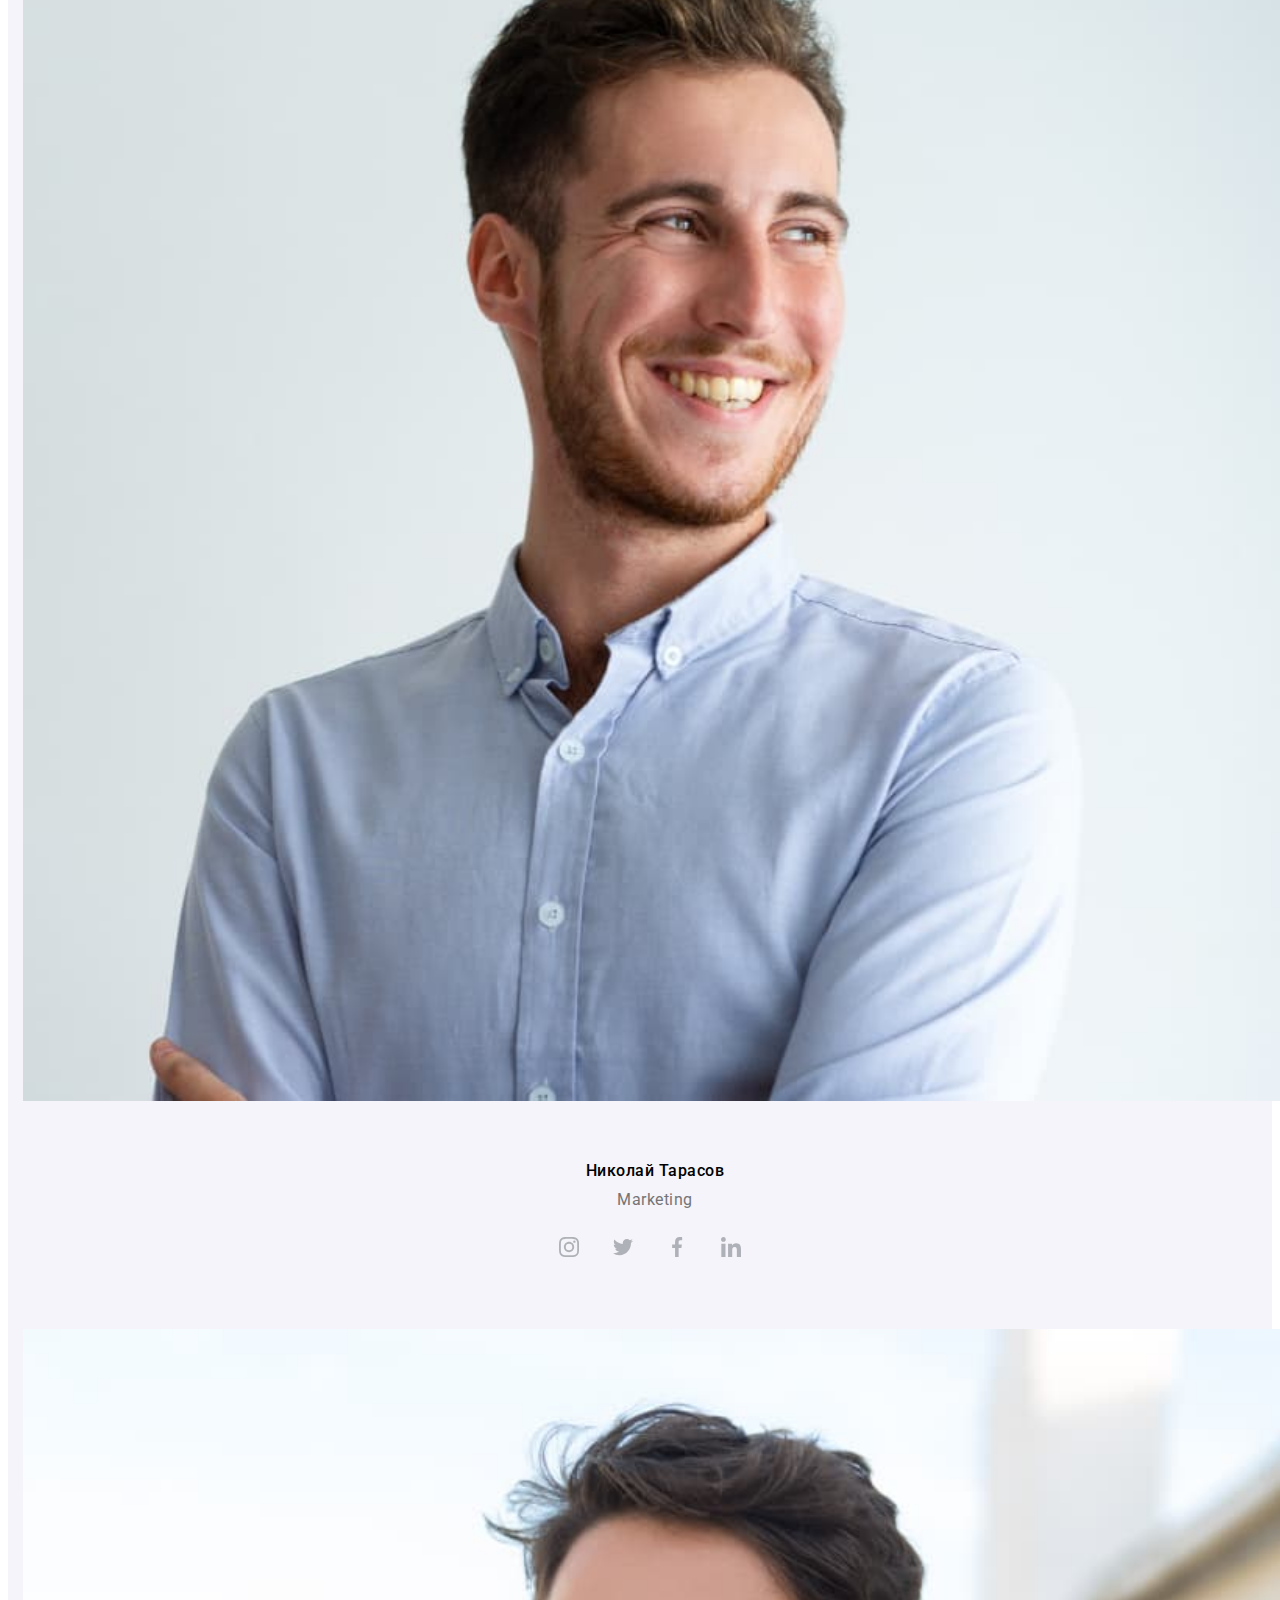
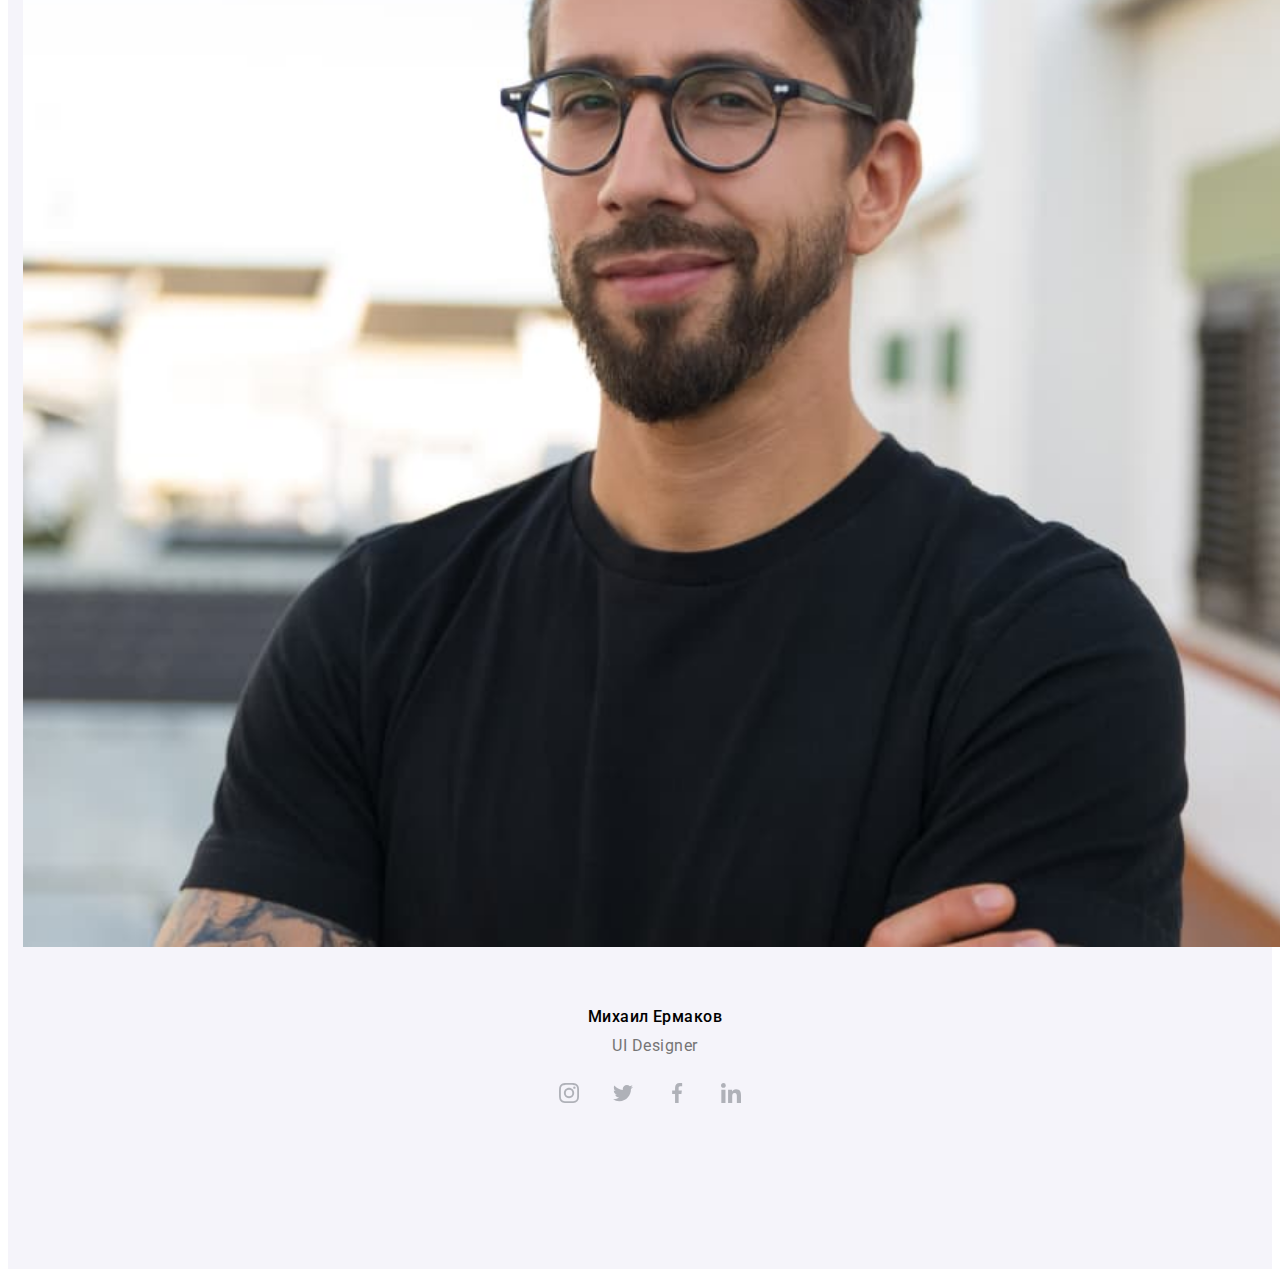
==== commit e5a05b96: "0507" ====
--- a/index.html
+++ b/index.html
@@ -22,7 +22,7 @@
   </head>
   <body>
     <!---------------HEADER SECTION---------------->
-    <header class="header">
+    <!-- <header class="header">
       <div class="container">
         <a href="./index.html" lang="en" class="logo"
           ><span class="logo__accent-blue">Web</span
@@ -61,16 +61,16 @@
         </ul>
       </div>
     </header>
-    <main>
+    <main> -->
       <!---------------HEAD SECTION---------------->
-      <section class="head section">
+      <!-- <section class="head section">
         <div class="container">
           <h1 class="head__title">Эффективные решения<br />для вашего бизнеса</h1>
           <button type="button" class="head__button" data-modal-open>Заказать услугу</button>
         </div>
-      </section>
+      </section> -->
       <!---------------HERO SECTION---------------->
-      <section class="hero section">
+      <!-- <section class="hero section">
         <div class="container">
           <h2 class="hero__title hidden">Преимущества</h2>
           <ul class="hero__list list">
@@ -128,9 +128,9 @@
             </li>
           </ul>
         </div>
-      </section>
+      </section> -->
       <!---------------PHOTO SECTION---------------->
-      <section class="photo section">
+      <!-- <section class="photo section">
         <div class="container">
           <h2 class="photo__title">Чем мы занимаемся</h2>
           <ul class="photo__list list">
@@ -148,7 +148,7 @@
             </li>
           </ul>
         </div>
-      </section>
+      </section> -->
       <!---------------TEAM SECTION---------------->
       <section class="team section">
         <div class="container">
@@ -294,7 +294,7 @@
         </div>
       </section>
       <!---------------CLIENTS SECTION---------------->
-      <section class="clients">
+      <!-- <section class="clients">
         <div class="container">
           <h2 class="clients__title">Постоянные клиенты</h2>
           <ul class="clients__list list">
@@ -342,10 +342,10 @@
             </li>
           </ul>
         </div>
-      </section>
+      </section> -->
     </main>
     <!---------------FOOTER SECTION---------------->
-    <footer class="footer">
+    <!-- <footer class="footer">
       <div class="footer__container container">
         <h2 class="footer__title hidden">Футер</h2>
         <div class="footer__contact">
@@ -426,7 +426,7 @@
           </form>
         </div>
       </div>
-    </footer>
+    </footer> -->
     <!---------------BACKDROP MODAL SECTION---------------->
     <div class="backdrop is-hidden" data-modal>
       <div class="modal">
--- a/css/main.min.css
+++ b/css/main.min.css
@@ -1 +1 @@
-:root{--background-color: #ffffff;--alternative-background-color: #2f303a;--main-text-color: #212121;--second-text-color: #757575;--alternative-text-color: #ffffff;--active-btn-color: #2196f3;--main-font-weight: 700;--main-font-family: "Roboto", sans-serif;--second-font-family: "Raleway", sans-serif;--default-font-size: 14px;--default-padding: 94px;--default-transition-duration: 250ms;--default-transition-timing-function: cubic-bezier(0.4, 0, 0.2, 1)}.hidden{position:absolute;white-space:nowrap;width:1px;height:1px;overflow:hidden;border:0;padding:0;clip:rect(0 0 0 0);clip-path:inset(50%);margin:-1px}p,h1,h2,h3,h4,h5,h6{margin:0}ul,ol{margin:0;padding:0}button{cursor:pointer}img{display:block}body{font-family:var(--main-font-family);font-size:var(--default-font-size);background-color:var(--background-color);color:var(--master-text-color)}.list{list-style:none}.link{text-decoration:none}.section{padding-top:var(--default-padding);padding-bottom:var(--default-padding)}.head__button{height:50px;min-width:200px;font-family:inherit;color:var(--alternative-text-color);background-color:var(--active-btn-color);font-weight:var(--main-font-weight);font-size:16px;line-height:1.87;letter-spacing:.06em;box-shadow:0px 4px 4px rgba(0,0,0,.15);border-radius:4px;cursor:pointer;margin-top:30px;transition-duration:var(--default-transition-duration);transition-timing-function:var(--default-transition-timing-function)}.head__button:hover,.head__button:focus{background-color:#188ce8}.logo{font-family:var(--second-font-family);font-weight:var(--main-font-weight);font-size:26px;line-height:1.19;letter-spacing:.03em;text-decoration:none;margin-right:93px}.logo__accent-blue{color:var(--active-btn-color)}.logo__accent-black{color:#000}.logo__accent-white{color:#fff}.container{width:1200px;margin:0 auto;padding-left:15px;padding-right:15px}.backdrop{width:100%;height:100%;background-color:rgba(0,0,0,.5);position:fixed;top:0;transition:opacity var(--default-transition-duration) var(--default-transition-timing-function),visibility var(--default-transition-duration) var(--default-transition-timing-function)}.checkbox__text{font-size:var(--default-font-size);line-height:1.71;letter-spacing:.03em;color:var(--second-text-color);display:flex;align-items:center}.checkbox__text span{width:16px;height:15px;border-radius:2px;border:2px solid #000;margin-right:8px;display:flex;align-items:center;justify-content:center}.checkbox__terms-link{color:var(--active-btn-color);text-decoration-line:underline;margin-left:4px}.checkbox__icon{fill:rgba(0,0,0,0)}.checkbox__check:checked+.checkbox__text span{background:var(--active-btn-color);border:none}.checkbox__check:checked+.checkbox__text .checkbox__icon{fill:#fff}.checkbox{position:relative;display:flex;align-items:center;justify-content:space-evenly;margin-bottom:30px}.backdrop.is-hidden .modal{transform:translate(-50%, -50%) translateX(-150px);opacity:0}.modal__close-btn{background-color:var(--background-color);border:1px solid rgba(0,0,0,.1);border-radius:50%;width:30px;height:30px;position:absolute;top:8px;right:8px}.modal__close-icon{display:flex;width:100%;height:100%;align-items:center;justify-content:center;transition-duration:var(--default-transition-duration);transition-timing-function:var(--default-transition-timing-function)}.modal__close-icon:hover,.modal__close-icon:focus{fill:var(--active-btn-color)}.modal__input{width:100%;height:40px;border:1px solid rgba(33,33,33,.2);border-radius:4px;padding-left:42px;outline:none}.modal__input::placeholder{font-size:var(--default-font-size);line-height:1.14;letter-spacing:.01em;color:rgba(117,117,117,.5)}.modal__input:hover,.modal__input:focus,.modal__input:active{border-color:#2196f3}.modal__input-comment{padding-left:16px;padding-top:12px;height:120px;resize:none}.modal__field{margin-bottom:10px}.modal__icon{position:absolute;left:12px;top:50%;transform:translateY(-50%)}.modal__wrap{position:relative}.modal__wrap:hover .modal__icon,.modal__wrap:focus .modal__icon,.modal__wrap:active .modal__icon{fill:var(--active-btn-color)}.modal__label{font-size:12px;line-height:1.16;letter-spacing:.01em;color:var(--second-text-color);display:block;margin-bottom:4px}.modal__send-btn{display:flex;justify-content:center;align-items:center;margin:auto;height:50px;min-width:200px;font-weight:700;font-size:16px;line-height:1.88;letter-spacing:.06em;background-color:#188ce8;box-shadow:0px 4px 4px rgba(0,0,0,.15);border-radius:4px;border:none;text-align:center;color:var(--alternative-text-color);cursor:pointer;transition-duration:var(--default-transition-duration);transition-timing-function:var(--default-transition-timing-function)}.modal__send-btn:hover,.modal__send-btnfocus{background-color:var(--active-btn-color)}.filter-list{display:flex;justify-content:center;margin-bottom:50px}.filter-item:not(:last-child){margin-right:8px}.filter-button{background-color:#f5f4fa;font-weight:500;font-size:16px;line-height:1.62;text-align:center;letter-spacing:.03em;border-radius:4px;border:none;outline:none;cursor:pointer;padding:6px 22px;transition-duration:var(--default-transition-duration);transition-timing-function:var(--default-transition-timing-function)}.filter-button:hover,.filter-button:focus{color:var(--alternative-text-color);background-color:var(--active-btn-color);box-shadow:0px 3px 1px rgba(0,0,0,.1),0px 1px 2px rgba(0,0,0,.08),0px 2px 2px rgba(0,0,0,.12)}.filter-button-current{color:var(--alternative-text-color);background-color:var(--active-btn-color)}.connect{margin-left:70px}.connect__title,.connect-form__title{font-weight:var(--main-font-weight);font-size:14px;line-height:1.14;letter-spacing:.03em;text-transform:uppercase;color:var(--alternative-text-color);margin-bottom:20px}.connect__socials-item{width:44px;height:44px;margin-right:10px}.connect__socials-item:last-child{margin-right:0}.connect__socials-list{display:flex;justify-content:center}.connect__socials-link{width:100%;height:100%;display:flex;align-items:center;justify-content:center;border-radius:50%;background:rgba(255,255,255,.1);transition-duration:var(--default-transition-duration);transition-timing-function:var(--default-transition-timing-function)}.connect__socials-link:hover,.connect__socials-link:focus{background-color:var(--active-btn-color)}.connect__socials-link:hover .connect-socials-icon,.connect__socials-link:focus .connect-socials-icon{fill:var(--background-color)}.connect__socials-icon{fill:#fff;transition-duration:var(--default-transition-duration);transition-timing-function:var(--default-transition-timing-function)}.connect-form{margin-left:93px}.connect-form .connect-form__field{display:flex;flex-direction:row;align-items:center}.connect-form__input{background-color:#2f303a;color:var(--background-color);font-weight:400;font-size:16px;line-height:1.3;letter-spacing:.03em;width:358px;height:50px;padding:15px 16px;border:1px solid rgba(255,255,255,.3);border-radius:4px;transition-duration:var(--default-transition-duration);transition-timing-function:var(--default-transition-timing-function)}.connect-form__input::placeholder{font-weight:400;font-size:16px;line-height:1.3;letter-spacing:.03em;color:rgba(255,255,255,.6)}.connect-form__input:focus,.connect-form__input:hover{border-color:var(--active-btn-color);outline:none}.connect-form__input:focus-visible{border-color:var(--active-btn-color)}.connect-form__btn{display:flex;align-items:center;justify-content:center;border:1px solid rgba(0,0,0,0);text-align:center;padding:0;min-width:200px;height:50px;border-radius:4px;margin-left:10px;fill:#fff;color:var(--background-color);background-color:var(--active-btn-color);font-weight:700;font-size:16px;line-height:1.87;letter-spacing:.06em;cursor:pointer;transition-property:color,background-color;transition-duration:var(--default-transition-duration);transition-timing-function:var(--default-transition-timing-function)}.connect-form__btn:hover,.connect-form__btn:focus{box-shadow:0px 4px 4px rgba(0,0,0,.15);color:var(--active-btn-color);background-color:var(--background-color);border:1px solid rgba(0,0,0,0);fill:var(--active-btn-color)}.connect-form__btn:hover .connect-form-icon,.connect-form__btn:focus .connect-form-icon{fill:var(--active-btn-color)}.connect-form__icon{margin-left:10px}.header{border:1px solid #ececec}.navigation__list{display:flex;align-items:center}.header .container{display:flex;align-items:center}.navigation__link,.contacts__link{padding:32px 0;display:block;color:var(--main-text-color);font-weight:500;line-height:1.14;letter-spacing:.02em;transition-duration:var(--default-transition-duration);transition-timing-function:var(--default-transition-timing-function)}.navigation__link:hover,.navigation__link:focus,.contacts__link:hover,.contacts__link:focus{color:#2196f3}.navigation__item:not(:last-child){margin-right:50px}.navigation__link--current{color:var(--active-btn-color);position:relative}.navigation__link--current::after{content:"";display:block;position:absolute;width:100%;height:4px;background-color:var(--active-btn-color);border-radius:2px;left:0;bottom:-1px}.contacts{display:flex;margin-left:auto}.contacts__link{color:var(--second-text-color);align-items:center;display:flex;justify-content:center}.contacts__item:not(:last-child){margin-right:50px}.contacts__icon{display:inline-block;fill:currentColor;margin-right:10px;justify-content:center}.head{height:600px;max-width:1600px;text-align:center;padding-top:200px;padding-bottom:200px;background-color:rgba(47,48,58,.4);margin:0 auto;background-image:linear-gradient(rgba(47, 48, 58, 0.4), rgba(47, 48, 58, 0.4)),url(../images/hero-bg.jpg);background-repeat:no-repeat;background-position:center;background-size:cover}.head__title{color:var(--alternative-text-color);font-weight:900;font-size:44px;line-height:1.36;text-align:center;letter-spacing:.06em;text-transform:uppercase}.hero__list{display:flex;justify-content:space-between}.hero__title{font-weight:var(--main-font-weight);line-height:1.14;letter-spacing:.03em;text-transform:uppercase;margin-bottom:10px}.hero__text{line-height:1.71;letter-spacing:.03em;width:270px;min-height:75px}.hero__item+.hero__item{margin-left:30px}.hero__container{width:270px;height:120px;margin-bottom:30px}.hero__link{width:100%;height:100%;background:#f5f4fa;border-radius:4px;display:flex;align-items:center;justify-content:center}.photo{padding-top:0}.photo__list{display:flex;margin-top:50px;margin-left:-30px}.photo__item{flex-basis:calc(33.3333333333% - 30px);margin-left:30px;position:relative}.photo__text{position:absolute;bottom:0;width:100%;text-align:center;background:rgba(47,48,58,.8);padding:27px 0;color:var(--alternative-text-color);font-weight:700;font-size:14px;line-height:1.14;text-align:center;letter-spacing:.03em;text-transform:uppercase}.photo__title{font-weight:var(--main-font-weight);font-size:36px;line-height:1.16;text-align:center;letter-spacing:.03em}.team{background-color:#f5f4fa}.team__title{margin-bottom:50px;font-weight:var(--main-font-weight);font-size:36px;line-height:1.16;text-align:center;letter-spacing:.03em}.team__list{display:flex;margin-left:-30px}.workers{padding-top:30px;padding-bottom:30px}.team__item{background-color:var(--background-color);flex-basis:calc(25% - 30px);margin-left:30px;box-shadow:0px 1px 3px rgba(0,0,0,.12),0px 1px 1px rgba(0,0,0,.14),0px 2px 1px rgba(0,0,0,.2);border-radius:0px 0px 4px 4px}.workers__title{font-weight:500;font-size:16px;line-height:1.19;text-align:center;letter-spacing:.03em;margin-bottom:10px}.workers__text{color:var(--second-text-color);font-size:16px;line-height:1.19;text-align:center;letter-spacing:.03em;margin-bottom:16px}.workers__item{width:44px;height:44px;margin-right:10px}.workers__socials-list{display:flex;justify-content:center}.workers__socials-item:last-child{margin-right:0}.workers__socials-link{width:100%;height:100%;display:flex;align-items:center;justify-content:center;border-radius:50%;transition-duration:var(--default-transition-duration);transition-timing-function:var(--default-transition-timing-function)}.workers__socials-link:hover,.workers__socials-link:focus{background-color:var(--active-btn-color)}.workers__socials-link:hover .workers__socials-icon,.workers__socials-link:focus .workers__socials-icon{fill:var(--background-color)}.workers__socials-icon{fill:#afb1b8;transition-duration:var(--default-transition-duration);transition-timing-function:var(--default-transition-timing-function)}.clients__title{margin-top:94px;margin-bottom:50px;font-weight:var(--main-font-weight);font-size:36px;line-height:1.16;text-align:center;letter-spacing:.03em}.clients__list{display:flex;justify-content:center;margin-bottom:94px}.clients__item{width:170px;height:92px;margin-right:30px}.clients__item:last-child{margin-right:0}.clients__item-link{width:100%;height:100%;border:1px solid #afb1b8;border-radius:4px;display:flex;align-items:center;justify-content:center;transition-duration:var(--default-transition-duration);transition-timing-function:var(--default-transition-timing-function)}.clients__item-link:hover,.clients__item-link:focus{border:1px solid var(--active-btn-color)}.clients__item-link:hover .clients__logo,.clients__item-link:focus .clients__logo{fill:var(--active-btn-color)}.clients__logo{fill:#afb1b8;transition-duration:var(--default-transition-duration);transition-timing-function:var(--default-transition-timing-function)}.footer{background-color:var(--alternative-background-color);padding-top:60px;padding-bottom:60px}.footer__container{display:flex;align-items:baseline}.adress__list{color:var(--alternative-text-color);font-style:normal;line-height:1.71;letter-spacing:.03em;margin-top:20px}.adress__item:not(:last-child){margin-bottom:9px}.adress__link-map{color:inherit;transition-duration:var(--default-transition-duration);transition-timing-function:var(--default-transition-timing-function)}.adress__link-map:hover,.adress__link-map:focus{color:#2196f3}.adress__link{color:rgba(255,255,255,.6);transition-duration:var(--default-transition-duration);transition-timing-function:var(--default-transition-timing-function)}.adress__linkhover,.adress__link:focus{color:#2196f3}.modal{width:528px;min-height:581px;background-color:var(--background-color);border-radius:5px;position:absolute;top:50%;left:50%;transform:translate(-50%, -50%) translateX(0px);opacity:1;transition:transform var(--default-transition-duration) var(--default-transition-timing-function),opacity var(--default-transition-duration) var(--default-transition-timing-function);padding:40px}.is-hidden{visibility:hidden;opacity:0;pointer-events:0}.no-scroll{overflow:hidden}.modal__title{font-weight:var(--main-font-weight);font-size:20px;line-height:1.15;text-align:center;letter-spacing:.03em;color:var(--main-text-color);margin-bottom:12px}.portfolio-list{display:flex;margin:-15px;flex-wrap:wrap}.portfolio-item{flex-basis:calc(33.3333333333% - 30px);margin:15px}.portfolio-item:hover .portfolio-description{transform:translate(0)}.portfolio-item:hover{box-shadow:0px 1px 1px rgba(0,0,0,.12),0px 4px 4px rgba(0,0,0,.06),1px 4px 6px rgba(0,0,0,.16);transition-duration:var(--default-transition-duration);transition-timing-function:var(--default-transition-timing-function)}.portfolio-wrap{position:relative;overflow:hidden}.portfolio-description{position:absolute;top:0;padding:63px 24px;background:rgba(33,150,243,.9);font-size:18px;line-height:1.55;letter-spacing:.03em;color:var(--alternative-text-color);height:100%;transform:translateY(100%);transition:transform var(--default-transition-duration) linear;transition-timing-function:var(--default-transition-timing-function)}.portfolio-text-wrapper{padding:20px 24px;border:1px solid #eee;border-top:none}.portfolio-title{color:var(--main-text-color);font-weight:var(--main-font-weight);font-size:18px;line-height:2;letter-spacing:.06em;margin-bottom:4px}.portfolio-text{color:var(--second-text-color);font-size:16px;line-height:1.88x;letter-spacing:.03em}/*# sourceMappingURL=main.min.css.map */+:root{--background-color: #ffffff;--alternative-background-color: #2f303a;--main-text-color: #212121;--second-text-color: #757575;--alternative-text-color: #ffffff;--active-btn-color: #2196f3;--main-font-weight: 700;--main-font-family: "Roboto", sans-serif;--second-font-family: "Raleway", sans-serif;--default-font-size: 14px;--default-padding: 94px;--default-transition-duration: 250ms;--default-transition-timing-function: cubic-bezier(0.4, 0, 0.2, 1)}.hidden{position:absolute;white-space:nowrap;width:1px;height:1px;overflow:hidden;border:0;padding:0;clip:rect(0 0 0 0);clip-path:inset(50%);margin:-1px}p,h1,h2,h3,h4,h5,h6{margin:0}ul,ol{margin:0;padding:0}button{cursor:pointer}img{display:block;max-width:100%;height:auto;width:100%}body{font-family:var(--main-font-family);font-size:var(--default-font-size);background-color:var(--background-color);color:var(--master-text-color)}.list{list-style:none}.link{text-decoration:none}.section{padding-top:var(--default-padding);padding-bottom:var(--default-padding)}.head__button{height:50px;min-width:200px;font-family:inherit;color:var(--alternative-text-color);background-color:var(--active-btn-color);font-weight:var(--main-font-weight);font-size:16px;line-height:1.87;letter-spacing:.06em;box-shadow:0px 4px 4px rgba(0,0,0,.15);border-radius:4px;cursor:pointer;margin-top:30px;transition-duration:var(--default-transition-duration);transition-timing-function:var(--default-transition-timing-function)}.head__button:hover,.head__button:focus{background-color:#188ce8}.logo{font-family:var(--second-font-family);font-weight:var(--main-font-weight);font-size:26px;line-height:1.19;letter-spacing:.03em;text-decoration:none;margin-right:93px}.logo__accent-blue{color:var(--active-btn-color)}.logo__accent-black{color:#000}.logo__accent-white{color:#fff}.container{width:100%;margin:0 auto;padding-left:15px;padding-right:15px}.backdrop{width:100%;height:100%;background-color:rgba(0,0,0,.5);position:fixed;top:0;transition:opacity var(--default-transition-duration) var(--default-transition-timing-function),visibility var(--default-transition-duration) var(--default-transition-timing-function)}.checkbox__text{font-size:var(--default-font-size);line-height:1.71;letter-spacing:.03em;color:var(--second-text-color);display:flex;align-items:center}.checkbox__text span{width:16px;height:15px;border-radius:2px;border:2px solid #000;margin-right:8px;display:flex;align-items:center;justify-content:center}.checkbox__terms-link{color:var(--active-btn-color);text-decoration-line:underline;margin-left:4px}.checkbox__icon{fill:rgba(0,0,0,0)}.checkbox__check:checked+.checkbox__text span{background:var(--active-btn-color);border:none}.checkbox__check:checked+.checkbox__text .checkbox__icon{fill:#fff}.checkbox{position:relative;display:flex;align-items:center;justify-content:space-evenly;margin-bottom:30px}.backdrop.is-hidden .modal{transform:translate(-50%, -50%) translateX(-150px);opacity:0}.modal__close-btn{background-color:var(--background-color);border:1px solid rgba(0,0,0,.1);border-radius:50%;width:30px;height:30px;position:absolute;top:8px;right:8px}.modal__close-icon{display:flex;width:100%;height:100%;align-items:center;justify-content:center;transition-duration:var(--default-transition-duration);transition-timing-function:var(--default-transition-timing-function)}.modal__close-icon:hover,.modal__close-icon:focus{fill:var(--active-btn-color)}.modal__input{width:100%;height:40px;border:1px solid rgba(33,33,33,.2);border-radius:4px;padding-left:42px;outline:none}.modal__input::placeholder{font-size:var(--default-font-size);line-height:1.14;letter-spacing:.01em;color:rgba(117,117,117,.5)}.modal__input:hover,.modal__input:focus,.modal__input:active{border-color:#2196f3}.modal__input-comment{padding-left:16px;padding-top:12px;height:120px;resize:none}.modal__field{margin-bottom:10px}.modal__icon{position:absolute;left:12px;top:50%;transform:translateY(-50%)}.modal__wrap{position:relative}.modal__wrap:hover .modal__icon,.modal__wrap:focus .modal__icon,.modal__wrap:active .modal__icon{fill:var(--active-btn-color)}.modal__label{font-size:12px;line-height:1.16;letter-spacing:.01em;color:var(--second-text-color);display:block;margin-bottom:4px}.modal__send-btn{display:flex;justify-content:center;align-items:center;margin:auto;height:50px;min-width:200px;font-weight:700;font-size:16px;line-height:1.88;letter-spacing:.06em;background-color:#188ce8;box-shadow:0px 4px 4px rgba(0,0,0,.15);border-radius:4px;border:none;text-align:center;color:var(--alternative-text-color);cursor:pointer;transition-duration:var(--default-transition-duration);transition-timing-function:var(--default-transition-timing-function)}.modal__send-btn:hover,.modal__send-btnfocus{background-color:var(--active-btn-color)}.filter-list{display:flex;justify-content:center;margin-bottom:50px}.filter-item:not(:last-child){margin-right:8px}.filter-button{background-color:#f5f4fa;font-weight:500;font-size:16px;line-height:1.62;text-align:center;letter-spacing:.03em;border-radius:4px;border:none;outline:none;cursor:pointer;padding:6px 22px;transition-duration:var(--default-transition-duration);transition-timing-function:var(--default-transition-timing-function)}.filter-button:hover,.filter-button:focus{color:var(--alternative-text-color);background-color:var(--active-btn-color);box-shadow:0px 3px 1px rgba(0,0,0,.1),0px 1px 2px rgba(0,0,0,.08),0px 2px 2px rgba(0,0,0,.12)}.filter-button-current{color:var(--alternative-text-color);background-color:var(--active-btn-color)}.connect{margin-left:70px}.connect__title,.connect-form__title{font-weight:var(--main-font-weight);font-size:14px;line-height:1.14;letter-spacing:.03em;text-transform:uppercase;color:var(--alternative-text-color);margin-bottom:20px}.connect__socials-item{width:44px;height:44px;margin-right:10px}.connect__socials-item:last-child{margin-right:0}.connect__socials-list{display:flex;justify-content:center}.connect__socials-link{width:100%;height:100%;display:flex;align-items:center;justify-content:center;border-radius:50%;background:rgba(255,255,255,.1);transition-duration:var(--default-transition-duration);transition-timing-function:var(--default-transition-timing-function)}.connect__socials-link:hover,.connect__socials-link:focus{background-color:var(--active-btn-color)}.connect__socials-link:hover .connect-socials-icon,.connect__socials-link:focus .connect-socials-icon{fill:var(--background-color)}.connect__socials-icon{fill:#fff;transition-duration:var(--default-transition-duration);transition-timing-function:var(--default-transition-timing-function)}.connect-form{margin-left:93px}.connect-form .connect-form__field{display:flex;flex-direction:row;align-items:center}.connect-form__input{background-color:#2f303a;color:var(--background-color);font-weight:400;font-size:16px;line-height:1.3;letter-spacing:.03em;width:358px;height:50px;padding:15px 16px;border:1px solid rgba(255,255,255,.3);border-radius:4px;transition-duration:var(--default-transition-duration);transition-timing-function:var(--default-transition-timing-function)}.connect-form__input::placeholder{font-weight:400;font-size:16px;line-height:1.3;letter-spacing:.03em;color:rgba(255,255,255,.6)}.connect-form__input:focus,.connect-form__input:hover{border-color:var(--active-btn-color);outline:none}.connect-form__input:focus-visible{border-color:var(--active-btn-color)}.connect-form__btn{display:flex;align-items:center;justify-content:center;border:1px solid rgba(0,0,0,0);text-align:center;padding:0;min-width:200px;height:50px;border-radius:4px;margin-left:10px;fill:#fff;color:var(--background-color);background-color:var(--active-btn-color);font-weight:700;font-size:16px;line-height:1.87;letter-spacing:.06em;cursor:pointer;transition-property:color,background-color;transition-duration:var(--default-transition-duration);transition-timing-function:var(--default-transition-timing-function)}.connect-form__btn:hover,.connect-form__btn:focus{box-shadow:0px 4px 4px rgba(0,0,0,.15);color:var(--active-btn-color);background-color:var(--background-color);border:1px solid rgba(0,0,0,0);fill:var(--active-btn-color)}.connect-form__btn:hover .connect-form-icon,.connect-form__btn:focus .connect-form-icon{fill:var(--active-btn-color)}.connect-form__icon{margin-left:10px}.top-text{font-size:11px;font-weight:600;line-height:1.91;letter-spacing:.1em}.header{border:1px solid #ececec}.navigation__list{display:flex;align-items:center}.header .container{display:flex;align-items:center}.navigation__link,.contacts__link{padding:32px 0;display:block;color:var(--main-text-color);font-weight:500;line-height:1.14;letter-spacing:.02em;transition-duration:var(--default-transition-duration);transition-timing-function:var(--default-transition-timing-function)}.navigation__link:hover,.navigation__link:focus,.contacts__link:hover,.contacts__link:focus{color:#2196f3}.navigation__item:not(:last-child){margin-right:50px}.navigation__link--current{color:var(--active-btn-color);position:relative}.navigation__link--current::after{content:"";display:block;position:absolute;width:100%;height:4px;background-color:var(--active-btn-color);border-radius:2px;left:0;bottom:-1px}.contacts{display:flex;margin-left:auto}.contacts__link{color:var(--second-text-color);align-items:center;display:flex;justify-content:center}.contacts__item:not(:last-child){margin-right:50px}.contacts__icon{display:inline-block;fill:currentColor;margin-right:10px;justify-content:center}.head{height:600px;max-width:1600px;text-align:center;padding-top:200px;padding-bottom:200px;background-color:rgba(47,48,58,.4);margin:0 auto;background-image:linear-gradient(rgba(47, 48, 58, 0.4), rgba(47, 48, 58, 0.4)),url(../images/hero-bg.jpg);background-repeat:no-repeat;background-position:center;background-size:cover}.head__title{color:var(--alternative-text-color);font-weight:900;font-size:44px;line-height:1.36;text-align:center;letter-spacing:.06em;text-transform:uppercase}.hero__list{display:flex;justify-content:space-between}.hero__title{font-weight:var(--main-font-weight);line-height:1.14;letter-spacing:.03em;text-transform:uppercase;margin-bottom:10px}.hero__text{line-height:1.71;letter-spacing:.03em;width:270px;min-height:75px}.hero__item+.hero__item{margin-left:30px}.hero__container{width:270px;height:120px;margin-bottom:30px}.hero__link{width:100%;height:100%;background:#f5f4fa;border-radius:4px;display:flex;align-items:center;justify-content:center}.photo{padding-top:0}.photo__list{display:flex;margin-top:50px;margin-left:-30px}.photo__item{flex-basis:calc(33.3333333333% - 30px);margin-left:30px;position:relative}.photo__text{position:absolute;bottom:0;width:100%;text-align:center;background:rgba(47,48,58,.8);padding:27px 0;color:var(--alternative-text-color);font-weight:700;font-size:14px;line-height:1.14;text-align:center;letter-spacing:.03em;text-transform:uppercase}.photo__title{font-weight:var(--main-font-weight);font-size:36px;line-height:1.16;text-align:center;letter-spacing:.03em}.team{background-color:#f5f4fa}.team__title{margin-bottom:50px;font-weight:var(--main-font-weight);font-size:36px;line-height:1.16;text-align:center;letter-spacing:.03em}.team__list{gap:30px}.workers{padding-top:60px;padding-bottom:60px}.team__item{width:100%}.workers__title{font-weight:500;font-size:16px;line-height:1.19;text-align:center;letter-spacing:.03em;margin-bottom:10px}.workers__text{color:var(--second-text-color);font-size:16px;line-height:1.19;text-align:center;letter-spacing:.03em;margin-bottom:16px}.workers__item{width:44px;height:44px;margin-right:10px}.workers__socials-list{display:flex;justify-content:center}.workers__socials-item:last-child{margin-right:0}.workers__socials-link{width:100%;height:100%;display:flex;align-items:center;justify-content:center;border-radius:50%;transition-duration:var(--default-transition-duration);transition-timing-function:var(--default-transition-timing-function)}.workers__socials-link:hover,.workers__socials-link:focus{background-color:var(--active-btn-color)}.workers__socials-link:hover .workers__socials-icon,.workers__socials-link:focus .workers__socials-icon{fill:var(--background-color)}.workers__socials-icon{fill:#afb1b8;transition-duration:var(--default-transition-duration);transition-timing-function:var(--default-transition-timing-function)}.clients__title{margin-top:94px;margin-bottom:50px;font-weight:var(--main-font-weight);font-size:36px;line-height:1.16;text-align:center;letter-spacing:.03em}.clients__list{display:flex;justify-content:center;margin-bottom:94px}.clients__item{width:170px;height:92px;margin-right:30px}.clients__item:last-child{margin-right:0}.clients__item-link{width:100%;height:100%;border:1px solid #afb1b8;border-radius:4px;display:flex;align-items:center;justify-content:center;transition-duration:var(--default-transition-duration);transition-timing-function:var(--default-transition-timing-function)}.clients__item-link:hover,.clients__item-link:focus{border:1px solid var(--active-btn-color)}.clients__item-link:hover .clients__logo,.clients__item-link:focus .clients__logo{fill:var(--active-btn-color)}.clients__logo{fill:#afb1b8;transition-duration:var(--default-transition-duration);transition-timing-function:var(--default-transition-timing-function)}.footer{background-color:var(--alternative-background-color);padding-top:60px;padding-bottom:60px}.footer__container{display:flex;align-items:baseline}.adress__list{color:var(--alternative-text-color);font-style:normal;line-height:1.71;letter-spacing:.03em;margin-top:20px}.adress__item:not(:last-child){margin-bottom:9px}.adress__link-map{color:inherit;transition-duration:var(--default-transition-duration);transition-timing-function:var(--default-transition-timing-function)}.adress__link-map:hover,.adress__link-map:focus{color:#2196f3}.adress__link{color:rgba(255,255,255,.6);transition-duration:var(--default-transition-duration);transition-timing-function:var(--default-transition-timing-function)}.adress__linkhover,.adress__link:focus{color:#2196f3}.modal{width:528px;min-height:581px;background-color:var(--background-color);border-radius:5px;position:absolute;top:50%;left:50%;transform:translate(-50%, -50%) translateX(0px);opacity:1;transition:transform var(--default-transition-duration) var(--default-transition-timing-function),opacity var(--default-transition-duration) var(--default-transition-timing-function);padding:40px}.is-hidden{visibility:hidden;opacity:0;pointer-events:0}.no-scroll{overflow:hidden}.modal__title{font-weight:var(--main-font-weight);font-size:20px;line-height:1.15;text-align:center;letter-spacing:.03em;color:var(--main-text-color);margin-bottom:12px}.portfolio-list{display:flex;margin:-15px;flex-wrap:wrap}.portfolio-item{flex-basis:calc(33.3333333333% - 30px);margin:15px}.portfolio-item:hover .portfolio-description{transform:translate(0)}.portfolio-item:hover{box-shadow:0px 1px 1px rgba(0,0,0,.12),0px 4px 4px rgba(0,0,0,.06),1px 4px 6px rgba(0,0,0,.16);transition-duration:var(--default-transition-duration);transition-timing-function:var(--default-transition-timing-function)}.portfolio-wrap{position:relative;overflow:hidden}.portfolio-description{position:absolute;top:0;padding:63px 24px;background:rgba(33,150,243,.9);font-size:18px;line-height:1.55;letter-spacing:.03em;color:var(--alternative-text-color);height:100%;transform:translateY(100%);transition:transform var(--default-transition-duration) linear;transition-timing-function:var(--default-transition-timing-function)}.portfolio-text-wrapper{padding:20px 24px;border:1px solid #eee;border-top:none}.portfolio-title{color:var(--main-text-color);font-weight:var(--main-font-weight);font-size:18px;line-height:2;letter-spacing:.06em;margin-bottom:4px}.portfolio-text{color:var(--second-text-color);font-size:16px;line-height:1.88x;letter-spacing:.03em}/*# sourceMappingURL=main.min.css.map */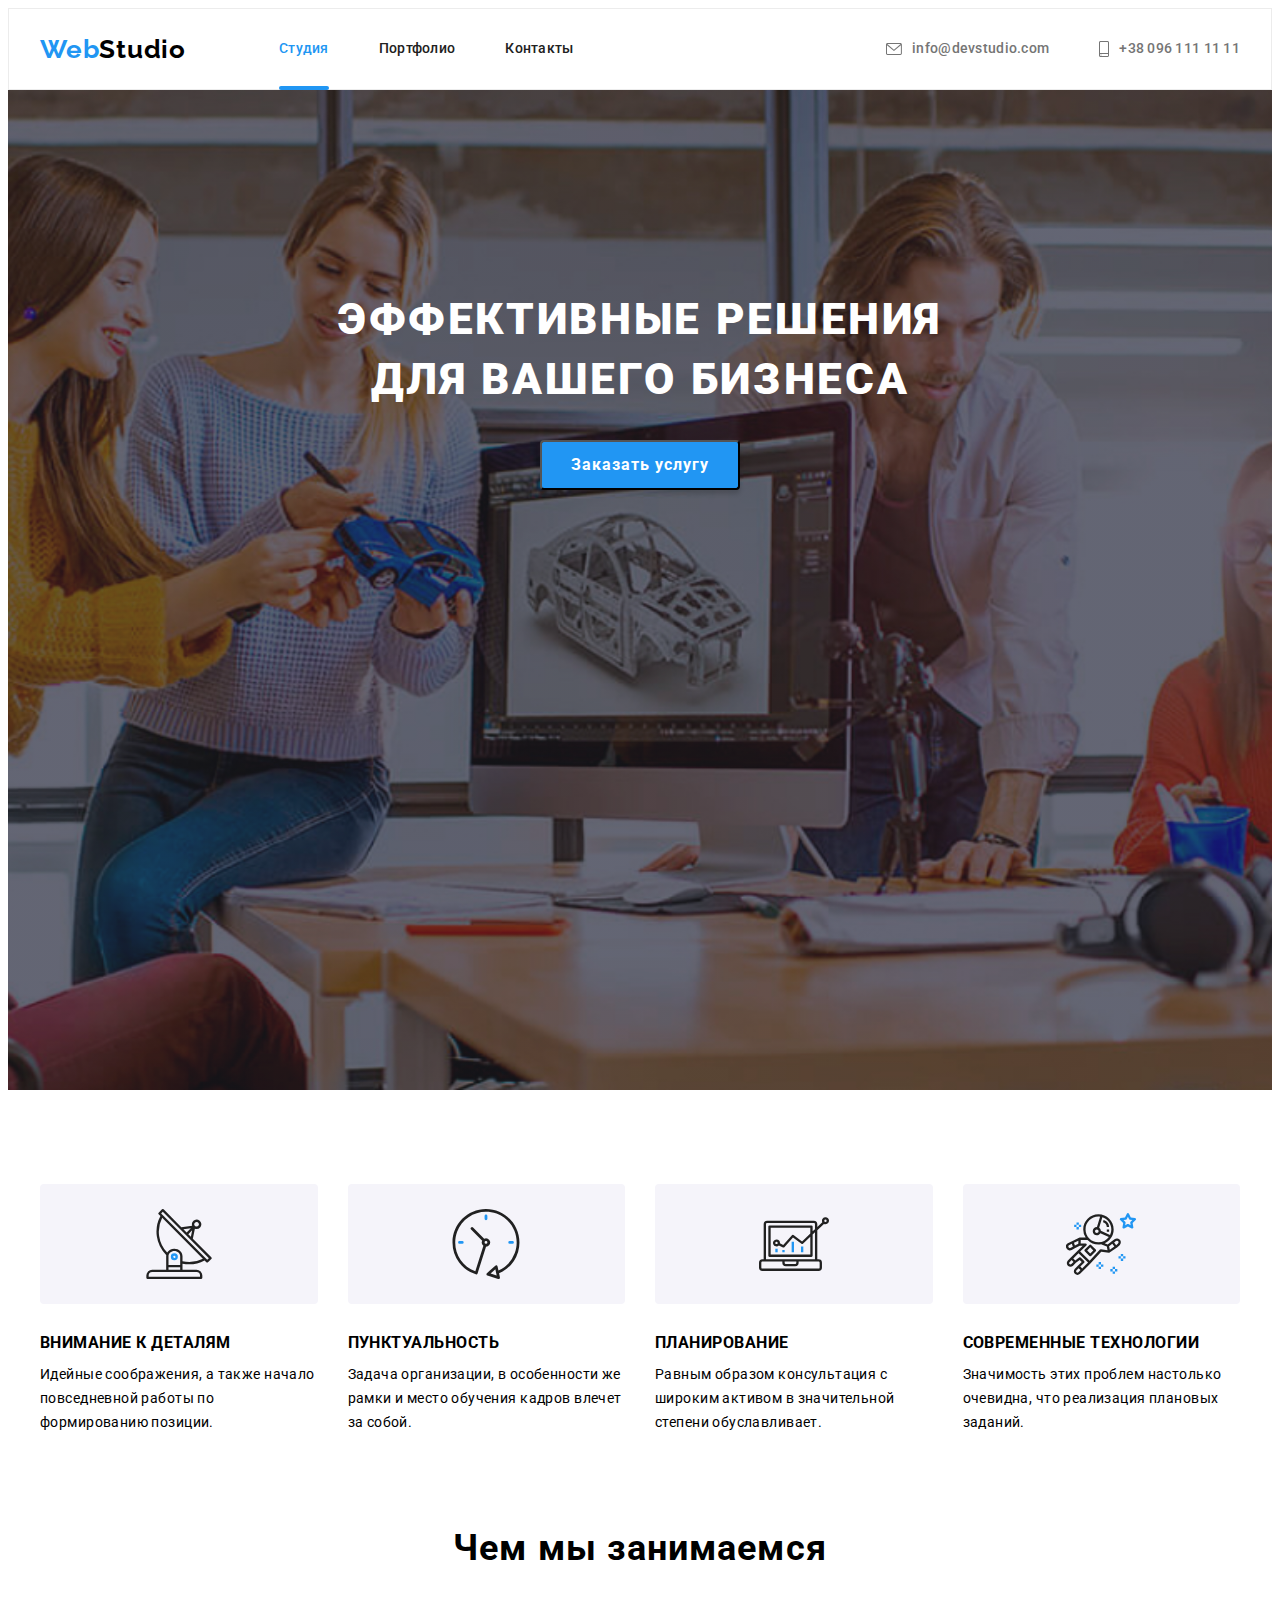
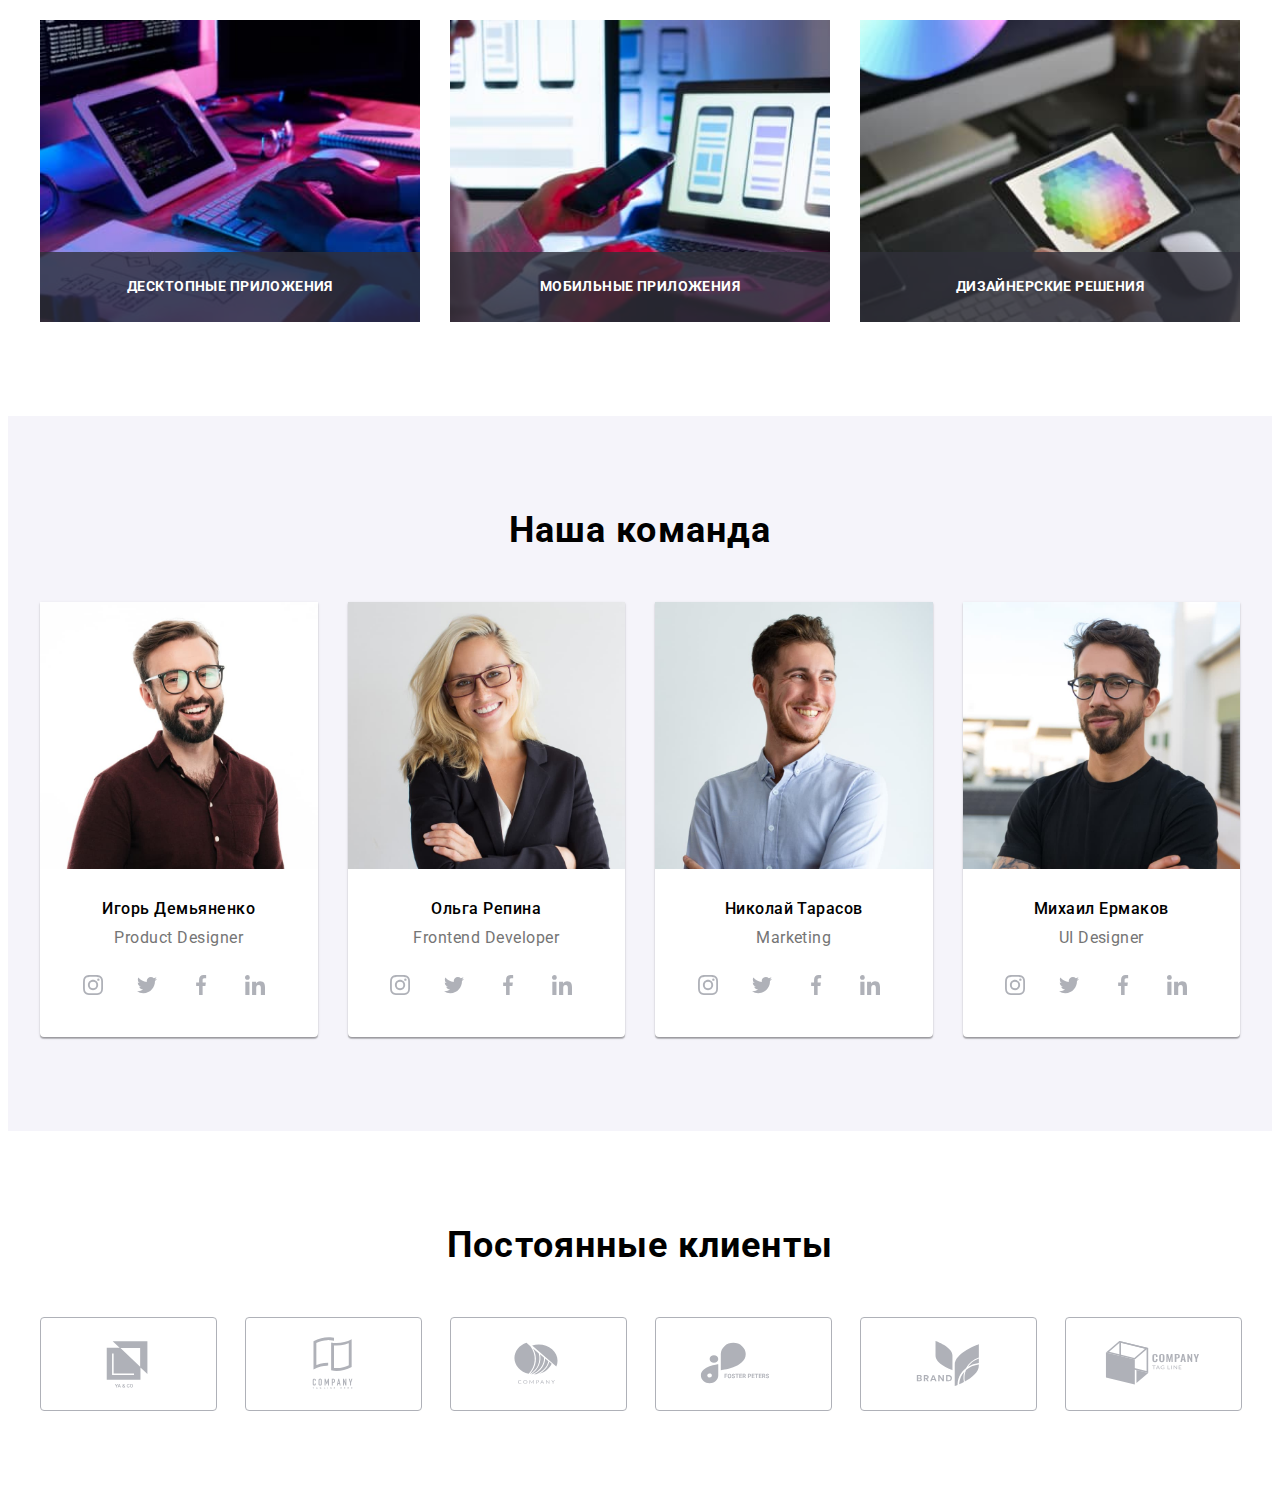
==== commit 83eba7f7: "header logo" ====
--- a/index.html
+++ b/index.html
@@ -22,9 +22,9 @@
   </head>
   <body>
     <!---------------HEADER SECTION---------------->
-    <!-- <header class="header">
+    <header class="header">
       <div class="container">
-        <a href="./index.html" lang="en" class="logo"
+        <a href="./index.html" lang="en" class="logo logo-header"
           ><span class="logo__accent-blue">Web</span
           ><span class="logo__accent-black">Studio</span></a
         >
@@ -45,14 +45,14 @@
         </nav>
         <ul class="contacts list">
           <li class="contacts__item">
-            <a class="contacts__link link" href="mailto:info@devstudio.com">
+            <a class="contacts__link link mail-link" href="mailto:info@devstudio.com">
               <svg class="contacts__icon" width="16" height="12">
                 <use href="./images/icons.svg#icon-envelope"></use></svg
               >info@devstudio.com</a
             >
           </li>
           <li class="contacts__item">
-            <a class="contacts__link link" href="tel:+380961111111">
+            <a class="contacts__link link tel-link" href="tel:+380961111111">
               <svg class="contacts__icon" width="10" height="16">
                 <use href="./images/icons.svg#icon-smartphone"></use></svg
               >+38 096 111 11 11</a
@@ -61,19 +61,19 @@
         </ul>
       </div>
     </header>
-    <main> -->
+    <main>
       <!---------------HEAD SECTION---------------->
-      <!-- <section class="head section">
+      <section class="head section">
         <div class="container">
           <h1 class="head__title">Эффективные решения<br />для вашего бизнеса</h1>
           <button type="button" class="head__button" data-modal-open>Заказать услугу</button>
         </div>
-      </section> -->
+      </section>
       <!---------------HERO SECTION---------------->
-      <!-- <section class="hero section">
+      <section class="hero section">
         <div class="container">
           <h2 class="hero__title hidden">Преимущества</h2>
-          <ul class="hero__list list">
+          <ul class="hero__list list list-flex">
             <li class="hero__item">
               <div class="hero__container">
                 <a href="" class="hero__link link">
@@ -128,11 +128,11 @@
             </li>
           </ul>
         </div>
-      </section> -->
+      </section>
       <!---------------PHOTO SECTION---------------->
-      <!-- <section class="photo section">
+      <section class="photo section">
         <div class="container">
-          <h2 class="photo__title">Чем мы занимаемся</h2>
+          <h2 class="photo__title top-text">Чем мы занимаемся</h2>
           <ul class="photo__list list">
             <li class="photo__item">
               <img src="images/img1-1.jpg" alt="img1-1" width="370" />
@@ -148,12 +148,12 @@
             </li>
           </ul>
         </div>
-      </section> -->
+      </section>
       <!---------------TEAM SECTION---------------->
       <section class="team section">
         <div class="container">
-          <h2 class="team__title">Наша команда</h2>
-          <ul class="team__list list">
+          <h2 class="team__title top-text margin-title">Наша команда</h2>
+          <ul class="team__list list list-flex">
             <li class="team__item">
               <img src="images/img2-1.jpg" alt="img2-1" width="270" />
               <div class="workers">
@@ -294,10 +294,10 @@
         </div>
       </section>
       <!---------------CLIENTS SECTION---------------->
-      <!-- <section class="clients">
+      <section class="clients section">
         <div class="container">
-          <h2 class="clients__title">Постоянные клиенты</h2>
-          <ul class="clients__list list">
+          <h2 class="clients__title top-text margin-title">Постоянные клиенты</h2>
+          <ul class="clients__list list list-flex">
             <li class="clients__item">
               <a href="" class="clients__item-link link">
                 <svg class="clients__logo" width="106px" height="60px">
@@ -342,7 +342,7 @@
             </li>
           </ul>
         </div>
-      </section> -->
+      </section>
     </main>
     <!---------------FOOTER SECTION---------------->
     <!-- <footer class="footer">
--- a/css/main.min.css
+++ b/css/main.min.css
@@ -1 +1 @@
-:root{--background-color: #ffffff;--alternative-background-color: #2f303a;--main-text-color: #212121;--second-text-color: #757575;--alternative-text-color: #ffffff;--active-btn-color: #2196f3;--main-font-weight: 700;--main-font-family: "Roboto", sans-serif;--second-font-family: "Raleway", sans-serif;--default-font-size: 14px;--default-padding: 94px;--default-transition-duration: 250ms;--default-transition-timing-function: cubic-bezier(0.4, 0, 0.2, 1)}.hidden{position:absolute;white-space:nowrap;width:1px;height:1px;overflow:hidden;border:0;padding:0;clip:rect(0 0 0 0);clip-path:inset(50%);margin:-1px}p,h1,h2,h3,h4,h5,h6{margin:0}ul,ol{margin:0;padding:0}button{cursor:pointer}img{display:block;max-width:100%;height:auto;width:100%}body{font-family:var(--main-font-family);font-size:var(--default-font-size);background-color:var(--background-color);color:var(--master-text-color)}.list{list-style:none}.link{text-decoration:none}.section{padding-top:var(--default-padding);padding-bottom:var(--default-padding)}.head__button{height:50px;min-width:200px;font-family:inherit;color:var(--alternative-text-color);background-color:var(--active-btn-color);font-weight:var(--main-font-weight);font-size:16px;line-height:1.87;letter-spacing:.06em;box-shadow:0px 4px 4px rgba(0,0,0,.15);border-radius:4px;cursor:pointer;margin-top:30px;transition-duration:var(--default-transition-duration);transition-timing-function:var(--default-transition-timing-function)}.head__button:hover,.head__button:focus{background-color:#188ce8}.logo{font-family:var(--second-font-family);font-weight:var(--main-font-weight);font-size:26px;line-height:1.19;letter-spacing:.03em;text-decoration:none;margin-right:93px}.logo__accent-blue{color:var(--active-btn-color)}.logo__accent-black{color:#000}.logo__accent-white{color:#fff}.container{width:100%;margin:0 auto;padding-left:15px;padding-right:15px}.backdrop{width:100%;height:100%;background-color:rgba(0,0,0,.5);position:fixed;top:0;transition:opacity var(--default-transition-duration) var(--default-transition-timing-function),visibility var(--default-transition-duration) var(--default-transition-timing-function)}.checkbox__text{font-size:var(--default-font-size);line-height:1.71;letter-spacing:.03em;color:var(--second-text-color);display:flex;align-items:center}.checkbox__text span{width:16px;height:15px;border-radius:2px;border:2px solid #000;margin-right:8px;display:flex;align-items:center;justify-content:center}.checkbox__terms-link{color:var(--active-btn-color);text-decoration-line:underline;margin-left:4px}.checkbox__icon{fill:rgba(0,0,0,0)}.checkbox__check:checked+.checkbox__text span{background:var(--active-btn-color);border:none}.checkbox__check:checked+.checkbox__text .checkbox__icon{fill:#fff}.checkbox{position:relative;display:flex;align-items:center;justify-content:space-evenly;margin-bottom:30px}.backdrop.is-hidden .modal{transform:translate(-50%, -50%) translateX(-150px);opacity:0}.modal__close-btn{background-color:var(--background-color);border:1px solid rgba(0,0,0,.1);border-radius:50%;width:30px;height:30px;position:absolute;top:8px;right:8px}.modal__close-icon{display:flex;width:100%;height:100%;align-items:center;justify-content:center;transition-duration:var(--default-transition-duration);transition-timing-function:var(--default-transition-timing-function)}.modal__close-icon:hover,.modal__close-icon:focus{fill:var(--active-btn-color)}.modal__input{width:100%;height:40px;border:1px solid rgba(33,33,33,.2);border-radius:4px;padding-left:42px;outline:none}.modal__input::placeholder{font-size:var(--default-font-size);line-height:1.14;letter-spacing:.01em;color:rgba(117,117,117,.5)}.modal__input:hover,.modal__input:focus,.modal__input:active{border-color:#2196f3}.modal__input-comment{padding-left:16px;padding-top:12px;height:120px;resize:none}.modal__field{margin-bottom:10px}.modal__icon{position:absolute;left:12px;top:50%;transform:translateY(-50%)}.modal__wrap{position:relative}.modal__wrap:hover .modal__icon,.modal__wrap:focus .modal__icon,.modal__wrap:active .modal__icon{fill:var(--active-btn-color)}.modal__label{font-size:12px;line-height:1.16;letter-spacing:.01em;color:var(--second-text-color);display:block;margin-bottom:4px}.modal__send-btn{display:flex;justify-content:center;align-items:center;margin:auto;height:50px;min-width:200px;font-weight:700;font-size:16px;line-height:1.88;letter-spacing:.06em;background-color:#188ce8;box-shadow:0px 4px 4px rgba(0,0,0,.15);border-radius:4px;border:none;text-align:center;color:var(--alternative-text-color);cursor:pointer;transition-duration:var(--default-transition-duration);transition-timing-function:var(--default-transition-timing-function)}.modal__send-btn:hover,.modal__send-btnfocus{background-color:var(--active-btn-color)}.filter-list{display:flex;justify-content:center;margin-bottom:50px}.filter-item:not(:last-child){margin-right:8px}.filter-button{background-color:#f5f4fa;font-weight:500;font-size:16px;line-height:1.62;text-align:center;letter-spacing:.03em;border-radius:4px;border:none;outline:none;cursor:pointer;padding:6px 22px;transition-duration:var(--default-transition-duration);transition-timing-function:var(--default-transition-timing-function)}.filter-button:hover,.filter-button:focus{color:var(--alternative-text-color);background-color:var(--active-btn-color);box-shadow:0px 3px 1px rgba(0,0,0,.1),0px 1px 2px rgba(0,0,0,.08),0px 2px 2px rgba(0,0,0,.12)}.filter-button-current{color:var(--alternative-text-color);background-color:var(--active-btn-color)}.connect{margin-left:70px}.connect__title,.connect-form__title{font-weight:var(--main-font-weight);font-size:14px;line-height:1.14;letter-spacing:.03em;text-transform:uppercase;color:var(--alternative-text-color);margin-bottom:20px}.connect__socials-item{width:44px;height:44px;margin-right:10px}.connect__socials-item:last-child{margin-right:0}.connect__socials-list{display:flex;justify-content:center}.connect__socials-link{width:100%;height:100%;display:flex;align-items:center;justify-content:center;border-radius:50%;background:rgba(255,255,255,.1);transition-duration:var(--default-transition-duration);transition-timing-function:var(--default-transition-timing-function)}.connect__socials-link:hover,.connect__socials-link:focus{background-color:var(--active-btn-color)}.connect__socials-link:hover .connect-socials-icon,.connect__socials-link:focus .connect-socials-icon{fill:var(--background-color)}.connect__socials-icon{fill:#fff;transition-duration:var(--default-transition-duration);transition-timing-function:var(--default-transition-timing-function)}.connect-form{margin-left:93px}.connect-form .connect-form__field{display:flex;flex-direction:row;align-items:center}.connect-form__input{background-color:#2f303a;color:var(--background-color);font-weight:400;font-size:16px;line-height:1.3;letter-spacing:.03em;width:358px;height:50px;padding:15px 16px;border:1px solid rgba(255,255,255,.3);border-radius:4px;transition-duration:var(--default-transition-duration);transition-timing-function:var(--default-transition-timing-function)}.connect-form__input::placeholder{font-weight:400;font-size:16px;line-height:1.3;letter-spacing:.03em;color:rgba(255,255,255,.6)}.connect-form__input:focus,.connect-form__input:hover{border-color:var(--active-btn-color);outline:none}.connect-form__input:focus-visible{border-color:var(--active-btn-color)}.connect-form__btn{display:flex;align-items:center;justify-content:center;border:1px solid rgba(0,0,0,0);text-align:center;padding:0;min-width:200px;height:50px;border-radius:4px;margin-left:10px;fill:#fff;color:var(--background-color);background-color:var(--active-btn-color);font-weight:700;font-size:16px;line-height:1.87;letter-spacing:.06em;cursor:pointer;transition-property:color,background-color;transition-duration:var(--default-transition-duration);transition-timing-function:var(--default-transition-timing-function)}.connect-form__btn:hover,.connect-form__btn:focus{box-shadow:0px 4px 4px rgba(0,0,0,.15);color:var(--active-btn-color);background-color:var(--background-color);border:1px solid rgba(0,0,0,0);fill:var(--active-btn-color)}.connect-form__btn:hover .connect-form-icon,.connect-form__btn:focus .connect-form-icon{fill:var(--active-btn-color)}.connect-form__icon{margin-left:10px}.top-text{font-size:11px;font-weight:600;line-height:1.91;letter-spacing:.1em}.header{border:1px solid #ececec}.navigation__list{display:flex;align-items:center}.header .container{display:flex;align-items:center}.navigation__link,.contacts__link{padding:32px 0;display:block;color:var(--main-text-color);font-weight:500;line-height:1.14;letter-spacing:.02em;transition-duration:var(--default-transition-duration);transition-timing-function:var(--default-transition-timing-function)}.navigation__link:hover,.navigation__link:focus,.contacts__link:hover,.contacts__link:focus{color:#2196f3}.navigation__item:not(:last-child){margin-right:50px}.navigation__link--current{color:var(--active-btn-color);position:relative}.navigation__link--current::after{content:"";display:block;position:absolute;width:100%;height:4px;background-color:var(--active-btn-color);border-radius:2px;left:0;bottom:-1px}.contacts{display:flex;margin-left:auto}.contacts__link{color:var(--second-text-color);align-items:center;display:flex;justify-content:center}.contacts__item:not(:last-child){margin-right:50px}.contacts__icon{display:inline-block;fill:currentColor;margin-right:10px;justify-content:center}.head{height:600px;max-width:1600px;text-align:center;padding-top:200px;padding-bottom:200px;background-color:rgba(47,48,58,.4);margin:0 auto;background-image:linear-gradient(rgba(47, 48, 58, 0.4), rgba(47, 48, 58, 0.4)),url(../images/hero-bg.jpg);background-repeat:no-repeat;background-position:center;background-size:cover}.head__title{color:var(--alternative-text-color);font-weight:900;font-size:44px;line-height:1.36;text-align:center;letter-spacing:.06em;text-transform:uppercase}.hero__list{display:flex;justify-content:space-between}.hero__title{font-weight:var(--main-font-weight);line-height:1.14;letter-spacing:.03em;text-transform:uppercase;margin-bottom:10px}.hero__text{line-height:1.71;letter-spacing:.03em;width:270px;min-height:75px}.hero__item+.hero__item{margin-left:30px}.hero__container{width:270px;height:120px;margin-bottom:30px}.hero__link{width:100%;height:100%;background:#f5f4fa;border-radius:4px;display:flex;align-items:center;justify-content:center}.photo{padding-top:0}.photo__list{display:flex;margin-top:50px;margin-left:-30px}.photo__item{flex-basis:calc(33.3333333333% - 30px);margin-left:30px;position:relative}.photo__text{position:absolute;bottom:0;width:100%;text-align:center;background:rgba(47,48,58,.8);padding:27px 0;color:var(--alternative-text-color);font-weight:700;font-size:14px;line-height:1.14;text-align:center;letter-spacing:.03em;text-transform:uppercase}.photo__title{font-weight:var(--main-font-weight);font-size:36px;line-height:1.16;text-align:center;letter-spacing:.03em}.team{background-color:#f5f4fa}.team__title{margin-bottom:50px;font-weight:var(--main-font-weight);font-size:36px;line-height:1.16;text-align:center;letter-spacing:.03em}.team__list{gap:30px}.workers{padding-top:60px;padding-bottom:60px}.team__item{width:100%}.workers__title{font-weight:500;font-size:16px;line-height:1.19;text-align:center;letter-spacing:.03em;margin-bottom:10px}.workers__text{color:var(--second-text-color);font-size:16px;line-height:1.19;text-align:center;letter-spacing:.03em;margin-bottom:16px}.workers__item{width:44px;height:44px;margin-right:10px}.workers__socials-list{display:flex;justify-content:center}.workers__socials-item:last-child{margin-right:0}.workers__socials-link{width:100%;height:100%;display:flex;align-items:center;justify-content:center;border-radius:50%;transition-duration:var(--default-transition-duration);transition-timing-function:var(--default-transition-timing-function)}.workers__socials-link:hover,.workers__socials-link:focus{background-color:var(--active-btn-color)}.workers__socials-link:hover .workers__socials-icon,.workers__socials-link:focus .workers__socials-icon{fill:var(--background-color)}.workers__socials-icon{fill:#afb1b8;transition-duration:var(--default-transition-duration);transition-timing-function:var(--default-transition-timing-function)}.clients__title{margin-top:94px;margin-bottom:50px;font-weight:var(--main-font-weight);font-size:36px;line-height:1.16;text-align:center;letter-spacing:.03em}.clients__list{display:flex;justify-content:center;margin-bottom:94px}.clients__item{width:170px;height:92px;margin-right:30px}.clients__item:last-child{margin-right:0}.clients__item-link{width:100%;height:100%;border:1px solid #afb1b8;border-radius:4px;display:flex;align-items:center;justify-content:center;transition-duration:var(--default-transition-duration);transition-timing-function:var(--default-transition-timing-function)}.clients__item-link:hover,.clients__item-link:focus{border:1px solid var(--active-btn-color)}.clients__item-link:hover .clients__logo,.clients__item-link:focus .clients__logo{fill:var(--active-btn-color)}.clients__logo{fill:#afb1b8;transition-duration:var(--default-transition-duration);transition-timing-function:var(--default-transition-timing-function)}.footer{background-color:var(--alternative-background-color);padding-top:60px;padding-bottom:60px}.footer__container{display:flex;align-items:baseline}.adress__list{color:var(--alternative-text-color);font-style:normal;line-height:1.71;letter-spacing:.03em;margin-top:20px}.adress__item:not(:last-child){margin-bottom:9px}.adress__link-map{color:inherit;transition-duration:var(--default-transition-duration);transition-timing-function:var(--default-transition-timing-function)}.adress__link-map:hover,.adress__link-map:focus{color:#2196f3}.adress__link{color:rgba(255,255,255,.6);transition-duration:var(--default-transition-duration);transition-timing-function:var(--default-transition-timing-function)}.adress__linkhover,.adress__link:focus{color:#2196f3}.modal{width:528px;min-height:581px;background-color:var(--background-color);border-radius:5px;position:absolute;top:50%;left:50%;transform:translate(-50%, -50%) translateX(0px);opacity:1;transition:transform var(--default-transition-duration) var(--default-transition-timing-function),opacity var(--default-transition-duration) var(--default-transition-timing-function);padding:40px}.is-hidden{visibility:hidden;opacity:0;pointer-events:0}.no-scroll{overflow:hidden}.modal__title{font-weight:var(--main-font-weight);font-size:20px;line-height:1.15;text-align:center;letter-spacing:.03em;color:var(--main-text-color);margin-bottom:12px}.portfolio-list{display:flex;margin:-15px;flex-wrap:wrap}.portfolio-item{flex-basis:calc(33.3333333333% - 30px);margin:15px}.portfolio-item:hover .portfolio-description{transform:translate(0)}.portfolio-item:hover{box-shadow:0px 1px 1px rgba(0,0,0,.12),0px 4px 4px rgba(0,0,0,.06),1px 4px 6px rgba(0,0,0,.16);transition-duration:var(--default-transition-duration);transition-timing-function:var(--default-transition-timing-function)}.portfolio-wrap{position:relative;overflow:hidden}.portfolio-description{position:absolute;top:0;padding:63px 24px;background:rgba(33,150,243,.9);font-size:18px;line-height:1.55;letter-spacing:.03em;color:var(--alternative-text-color);height:100%;transform:translateY(100%);transition:transform var(--default-transition-duration) linear;transition-timing-function:var(--default-transition-timing-function)}.portfolio-text-wrapper{padding:20px 24px;border:1px solid #eee;border-top:none}.portfolio-title{color:var(--main-text-color);font-weight:var(--main-font-weight);font-size:18px;line-height:2;letter-spacing:.06em;margin-bottom:4px}.portfolio-text{color:var(--second-text-color);font-size:16px;line-height:1.88x;letter-spacing:.03em}/*# sourceMappingURL=main.min.css.map */+:root{--background-color: #ffffff;--alternative-background-color: #2f303a;--main-text-color: #212121;--second-text-color: #757575;--alternative-text-color: #ffffff;--active-btn-color: #2196f3;--main-font-weight: 700;--main-font-family: "Roboto", sans-serif;--second-font-family: "Raleway", sans-serif;--default-font-size: 14px;--default-padding: 94px;--default-transition-duration: 250ms;--default-transition-timing-function: cubic-bezier(0.4, 0, 0.2, 1)}.hidden{position:absolute;white-space:nowrap;width:1px;height:1px;overflow:hidden;border:0;padding:0;clip:rect(0 0 0 0);clip-path:inset(50%);margin:-1px}p,h1,h2,h3,h4,h5,h6{margin:0}ul,ol{margin:0;padding:0}button{cursor:pointer}img{display:block;max-width:100%;height:auto;width:100%}body{font-family:var(--main-font-family);font-size:var(--default-font-size);background-color:var(--background-color);color:var(--master-text-color)}.list{list-style:none}.link{text-decoration:none}.section{padding-top:60px;padding-bottom:60px}@media screen and (min-width: 1200px){.section{padding-top:94px;padding-bottom:94px}}.margin-title{margin-bottom:30px}@media screen and (min-width: 1200px){.margin-title{margin-bottom:50px}}.list-flex{display:flex;flex-wrap:wrap;gap:30px}.head__button{height:50px;min-width:200px;font-family:inherit;color:var(--alternative-text-color);background-color:var(--active-btn-color);font-weight:var(--main-font-weight);font-size:16px;line-height:1.87;letter-spacing:.06em;box-shadow:0px 4px 4px rgba(0,0,0,.15);border-radius:4px;cursor:pointer;margin-top:30px;transition-duration:var(--default-transition-duration);transition-timing-function:var(--default-transition-timing-function)}.head__button:hover,.head__button:focus{background-color:#188ce8}.logo{font-family:var(--second-font-family);font-weight:var(--main-font-weight);font-size:24px;line-height:1.17;letter-spacing:.03em;text-decoration:none}@media screen and (min-width: 1200px){.logo{font-size:26px;line-height:1.19}}.logo__accent-blue{color:var(--active-btn-color)}.logo__accent-black{color:#000}.logo__accent-white{color:#fff}.container{width:100%;margin:0 auto;padding-left:15px;padding-right:15px}@media screen and (min-width: 480px){.container{width:480px}}@media screen and (min-width: 768px){.container{width:768px}}@media screen and (min-width: 1200px){.container{width:1200px}}.backdrop{width:100%;height:100%;background-color:rgba(0,0,0,.5);position:fixed;top:0;transition:opacity var(--default-transition-duration) var(--default-transition-timing-function),visibility var(--default-transition-duration) var(--default-transition-timing-function)}.checkbox__text{font-size:var(--default-font-size);line-height:1.71;letter-spacing:.03em;color:var(--second-text-color);display:flex;align-items:center}.checkbox__text span{width:16px;height:15px;border-radius:2px;border:2px solid #000;margin-right:8px;display:flex;align-items:center;justify-content:center}.checkbox__terms-link{color:var(--active-btn-color);text-decoration-line:underline;margin-left:4px}.checkbox__icon{fill:rgba(0,0,0,0)}.checkbox__check:checked+.checkbox__text span{background:var(--active-btn-color);border:none}.checkbox__check:checked+.checkbox__text .checkbox__icon{fill:#fff}.checkbox{position:relative;display:flex;align-items:center;justify-content:space-evenly;margin-bottom:30px}.backdrop.is-hidden .modal{transform:translate(-50%, -50%) translateX(-150px);opacity:0}.modal__close-btn{background-color:var(--background-color);border:1px solid rgba(0,0,0,.1);border-radius:50%;width:30px;height:30px;position:absolute;top:8px;right:8px}.modal__close-icon{display:flex;width:100%;height:100%;align-items:center;justify-content:center;transition-duration:var(--default-transition-duration);transition-timing-function:var(--default-transition-timing-function)}.modal__close-icon:hover,.modal__close-icon:focus{fill:var(--active-btn-color)}.modal__input{width:100%;height:40px;border:1px solid rgba(33,33,33,.2);border-radius:4px;padding-left:42px;outline:none}.modal__input::placeholder{font-size:var(--default-font-size);line-height:1.14;letter-spacing:.01em;color:rgba(117,117,117,.5)}.modal__input:hover,.modal__input:focus,.modal__input:active{border-color:#2196f3}.modal__input-comment{padding-left:16px;padding-top:12px;height:120px;resize:none}.modal__field{margin-bottom:10px}.modal__icon{position:absolute;left:12px;top:50%;transform:translateY(-50%)}.modal__wrap{position:relative}.modal__wrap:hover .modal__icon,.modal__wrap:focus .modal__icon,.modal__wrap:active .modal__icon{fill:var(--active-btn-color)}.modal__label{font-size:12px;line-height:1.16;letter-spacing:.01em;color:var(--second-text-color);display:block;margin-bottom:4px}.modal__send-btn{display:flex;justify-content:center;align-items:center;margin:auto;height:50px;min-width:200px;font-weight:700;font-size:16px;line-height:1.88;letter-spacing:.06em;background-color:#188ce8;box-shadow:0px 4px 4px rgba(0,0,0,.15);border-radius:4px;border:none;text-align:center;color:var(--alternative-text-color);cursor:pointer;transition-duration:var(--default-transition-duration);transition-timing-function:var(--default-transition-timing-function)}.modal__send-btn:hover,.modal__send-btnfocus{background-color:var(--active-btn-color)}.filter-list{display:flex;flex-wrap:wrap;margin-bottom:40px}@media screen and (min-width: 768px){.filter-list{justify-content:center;margin-bottom:30px}}@media screen and (min-width: 1200px){.filter-list{justify-content:center;margin-bottom:50px}}.filter-item:not(:last-child){margin-right:8px}.filter-button{margin-bottom:15px;background-color:#f5f4fa;font-weight:500;font-size:16px;line-height:1.62;text-align:center;letter-spacing:.03em;border-radius:4px;border:none;outline:none;cursor:pointer;padding:6px 22px;transition-duration:var(--default-transition-duration);transition-timing-function:var(--default-transition-timing-function)}@media screen and (min-width: 1200px){.filter-button{margin-bottom:0px}}.filter-button:hover,.filter-button:focus{color:var(--alternative-text-color);background-color:var(--active-btn-color);box-shadow:0px 3px 1px rgba(0,0,0,.1),0px 1px 2px rgba(0,0,0,.08),0px 2px 2px rgba(0,0,0,.12)}.filter-button-current{color:var(--alternative-text-color);background-color:var(--active-btn-color)}.connect{margin-left:70px}.connect__title,.connect-form__title{font-weight:var(--main-font-weight);font-size:14px;line-height:1.14;letter-spacing:.03em;text-transform:uppercase;color:var(--alternative-text-color);margin-bottom:20px}.connect__socials-item{width:44px;height:44px;margin-right:10px}.connect__socials-item:last-child{margin-right:0}.connect__socials-list{display:flex;justify-content:center}.connect__socials-link{width:100%;height:100%;display:flex;align-items:center;justify-content:center;border-radius:50%;background:rgba(255,255,255,.1);transition-duration:var(--default-transition-duration);transition-timing-function:var(--default-transition-timing-function)}.connect__socials-link:hover,.connect__socials-link:focus{background-color:var(--active-btn-color)}.connect__socials-link:hover .connect-socials-icon,.connect__socials-link:focus .connect-socials-icon{fill:var(--background-color)}.connect__socials-icon{fill:#fff;transition-duration:var(--default-transition-duration);transition-timing-function:var(--default-transition-timing-function)}.connect-form{margin-left:93px}.connect-form .connect-form__field{display:flex;flex-direction:row;align-items:center}.connect-form__input{background-color:#2f303a;color:var(--background-color);font-weight:400;font-size:16px;line-height:1.3;letter-spacing:.03em;width:358px;height:50px;padding:15px 16px;border:1px solid rgba(255,255,255,.3);border-radius:4px;transition-duration:var(--default-transition-duration);transition-timing-function:var(--default-transition-timing-function)}.connect-form__input::placeholder{font-weight:400;font-size:16px;line-height:1.3;letter-spacing:.03em;color:rgba(255,255,255,.6)}.connect-form__input:focus,.connect-form__input:hover{border-color:var(--active-btn-color);outline:none}.connect-form__input:focus-visible{border-color:var(--active-btn-color)}.connect-form__btn{display:flex;align-items:center;justify-content:center;border:1px solid rgba(0,0,0,0);text-align:center;padding:0;min-width:200px;height:50px;border-radius:4px;margin-left:10px;fill:#fff;color:var(--background-color);background-color:var(--active-btn-color);font-weight:700;font-size:16px;line-height:1.87;letter-spacing:.06em;cursor:pointer;transition-property:color,background-color;transition-duration:var(--default-transition-duration);transition-timing-function:var(--default-transition-timing-function)}.connect-form__btn:hover,.connect-form__btn:focus{box-shadow:0px 4px 4px rgba(0,0,0,.15);color:var(--active-btn-color);background-color:var(--background-color);border:1px solid rgba(0,0,0,0);fill:var(--active-btn-color)}.connect-form__btn:hover .connect-form-icon,.connect-form__btn:focus .connect-form-icon{fill:var(--active-btn-color)}.connect-form__icon{margin-left:10px}.top-text{font-size:28px;font-weight:700;line-height:1.18;letter-spacing:.03em;text-align:center}@media screen and (min-width: 1200px){.top-text{font-size:36px;line-height:1.16}}.header{border:1px solid #ececec}.logo-header{margin-right:93px}.navigation__list{display:flex;align-items:center}.header .container{display:flex;align-items:center}.navigation__link,.contacts__link{padding:32px 0;display:block;color:var(--main-text-color);font-weight:500;line-height:1.14;letter-spacing:.02em;transition-duration:var(--default-transition-duration);transition-timing-function:var(--default-transition-timing-function)}.navigation__link:hover,.navigation__link:focus,.contacts__link:hover,.contacts__link:focus{color:#2196f3}.navigation__item:not(:last-child){margin-right:50px}.navigation__link--current{color:var(--active-btn-color);position:relative}.navigation__link--current::after{content:"";display:block;position:absolute;width:100%;height:4px;background-color:var(--active-btn-color);border-radius:2px;left:0;bottom:-1px}.contacts{display:flex;margin-left:auto}.contacts__link{color:var(--second-text-color);align-items:center;display:flex;justify-content:center}.contacts__item:not(:last-child){margin-right:50px}.contacts__icon{display:inline-block;fill:currentColor;margin-right:10px;justify-content:center}.head{height:600px;max-width:1600px;text-align:center;padding-top:200px;padding-bottom:200px;background-color:rgba(47,48,58,.4);margin:0 auto;background-image:linear-gradient(rgba(47, 48, 58, 0.4), rgba(47, 48, 58, 0.4)),url(../images/hero-bg.jpg);background-repeat:no-repeat;background-position:center;background-size:cover}.head__title{font-size:26px;font-weight:900;line-height:1.61;letter-spacing:.06em;text-align:center;color:var(--alternative-text-color);text-transform:uppercase}@media screen and (min-width: 1200px){.head__title{font-size:44px;line-height:1.36}}@media screen and (min-width: 1200px){.hero{padding-bottom:0px}}.hero__title{font-weight:var(--main-font-weight);line-height:1.14;letter-spacing:.03em;text-transform:uppercase;margin-bottom:10px}.hero__text{line-height:1.71;letter-spacing:.03em}.hero__item{width:100%}@media screen and (min-width: 768px){.hero__item{width:calc((100% - 30px)/2)}}@media screen and (min-width: 1200px){.hero__item{width:calc((100% - 90px)/4)}}.hero__container{height:120px;margin-bottom:30px}.hero__link{width:100%;height:100%;background:#f5f4fa;border-radius:4px;display:flex;align-items:center;justify-content:center}.photo{display:none}@media screen and (min-width: 1200px){.photo{display:inherit}}.photo__list{display:flex;margin-top:50px;margin-left:-30px}.photo__item{flex-basis:calc(33.3333333333% - 30px);margin-left:30px;position:relative}.photo__text{position:absolute;bottom:0;width:100%;text-align:center;background:rgba(47,48,58,.8);padding:27px 0;color:var(--alternative-text-color);font-weight:700;font-size:14px;line-height:1.14;text-align:center;letter-spacing:.03em;text-transform:uppercase}.team{background-color:#f5f4fa}.workers{padding-top:30px;padding-bottom:30px}.team__item{background-color:var(--background-color);box-shadow:0px 1px 3px rgba(0,0,0,.12),0px 1px 1px rgba(0,0,0,.14),0px 2px 1px rgba(0,0,0,.2);border-radius:0px 0px 4px 4px;width:100%}@media screen and (min-width: 768px){.team__item{width:calc((100% - 30px)/2)}}@media screen and (min-width: 1200px){.team__item{width:calc((100% - 90px)/4)}}.workers__title{font-weight:500;font-size:16px;line-height:1.19;text-align:center;letter-spacing:.03em;margin-bottom:10px}.workers__text{color:var(--second-text-color);font-size:16px;line-height:1.19;text-align:center;letter-spacing:.03em;margin-bottom:16px}.workers__item{width:44px;height:44px;margin-right:10px}.workers__socials-list{display:flex;justify-content:center}.workers__socials-item:last-child{margin-right:0}.workers__socials-link{width:100%;height:100%;display:flex;align-items:center;justify-content:center;border-radius:50%;transition-duration:var(--default-transition-duration);transition-timing-function:var(--default-transition-timing-function)}.workers__socials-link:hover,.workers__socials-link:focus{background-color:var(--active-btn-color)}.workers__socials-link:hover .workers__socials-icon,.workers__socials-link:focus .workers__socials-icon{fill:var(--background-color)}.workers__socials-icon{fill:#afb1b8;transition-duration:var(--default-transition-duration);transition-timing-function:var(--default-transition-timing-function)}.clients__item{width:100%;width:calc((100% - 30px)/2);height:92px}@media screen and (min-width: 768px){.clients__item{width:calc((100% - 60px)/3)}}@media screen and (min-width: 1200px){.clients__item{width:calc((100% - 150px)/6)}}.clients__item-link{width:100%;height:100%;border:1px solid #afb1b8;border-radius:4px;display:flex;align-items:center;justify-content:center;transition-duration:var(--default-transition-duration);transition-timing-function:var(--default-transition-timing-function)}.clients__item-link:hover,.clients__item-link:focus{border:1px solid var(--active-btn-color)}.clients__item-link:hover .clients__logo,.clients__item-link:focus .clients__logo{fill:var(--active-btn-color)}.clients__logo{fill:#afb1b8;transition-duration:var(--default-transition-duration);transition-timing-function:var(--default-transition-timing-function)}.footer{background-color:var(--alternative-background-color);padding-top:60px;padding-bottom:60px}.footer__container{display:flex;align-items:baseline}.adress__list{color:var(--alternative-text-color);font-style:normal;line-height:1.71;letter-spacing:.03em;margin-top:20px}.adress__item:not(:last-child){margin-bottom:9px}.adress__link-map{color:inherit;transition-duration:var(--default-transition-duration);transition-timing-function:var(--default-transition-timing-function)}.adress__link-map:hover,.adress__link-map:focus{color:#2196f3}.adress__link{color:rgba(255,255,255,.6);transition-duration:var(--default-transition-duration);transition-timing-function:var(--default-transition-timing-function)}.adress__linkhover,.adress__link:focus{color:#2196f3}.modal{width:528px;min-height:581px;background-color:var(--background-color);border-radius:5px;position:absolute;top:50%;left:50%;transform:translate(-50%, -50%) translateX(0px);opacity:1;transition:transform var(--default-transition-duration) var(--default-transition-timing-function),opacity var(--default-transition-duration) var(--default-transition-timing-function);padding:40px}.is-hidden{visibility:hidden;opacity:0;pointer-events:0}.no-scroll{overflow:hidden}.modal__title{font-weight:var(--main-font-weight);font-size:20px;line-height:1.15;text-align:center;letter-spacing:.03em;color:var(--main-text-color);margin-bottom:12px}.portfolio-link{display:flex;flex-direction:column;height:100%}.portfolio-item{width:100%}@media screen and (min-width: 768px){.portfolio-item{width:calc((100% - 30px)/2)}}@media screen and (min-width: 1200px){.portfolio-item{width:calc((100% - 60px)/3)}}.portfolio-item:hover .portfolio-description{transform:translate(0)}.portfolio-item:hover{box-shadow:0px 1px 1px rgba(0,0,0,.12),0px 4px 4px rgba(0,0,0,.06),1px 4px 6px rgba(0,0,0,.16);transition-duration:var(--default-transition-duration);transition-timing-function:var(--default-transition-timing-function)}.portfolio-wrap{position:relative;overflow:hidden}.portfolio-description{position:absolute;top:0;padding:63px 24px;background:rgba(33,150,243,.9);font-size:18px;line-height:1.55;letter-spacing:.03em;color:var(--alternative-text-color);height:100%;transform:translateY(100%);transition:transform var(--default-transition-duration) linear;transition-timing-function:var(--default-transition-timing-function)}.portfolio-text-wrapper{padding:20px 24px;border:1px solid #eee;border-top:none;flex-grow:1}.portfolio-title{color:var(--main-text-color);font-weight:var(--main-font-weight);font-size:18px;line-height:2;letter-spacing:.06em;margin-bottom:4px}.portfolio-text{color:var(--second-text-color);font-size:16px;line-height:1.88x;letter-spacing:.03em}/*# sourceMappingURL=main.min.css.map */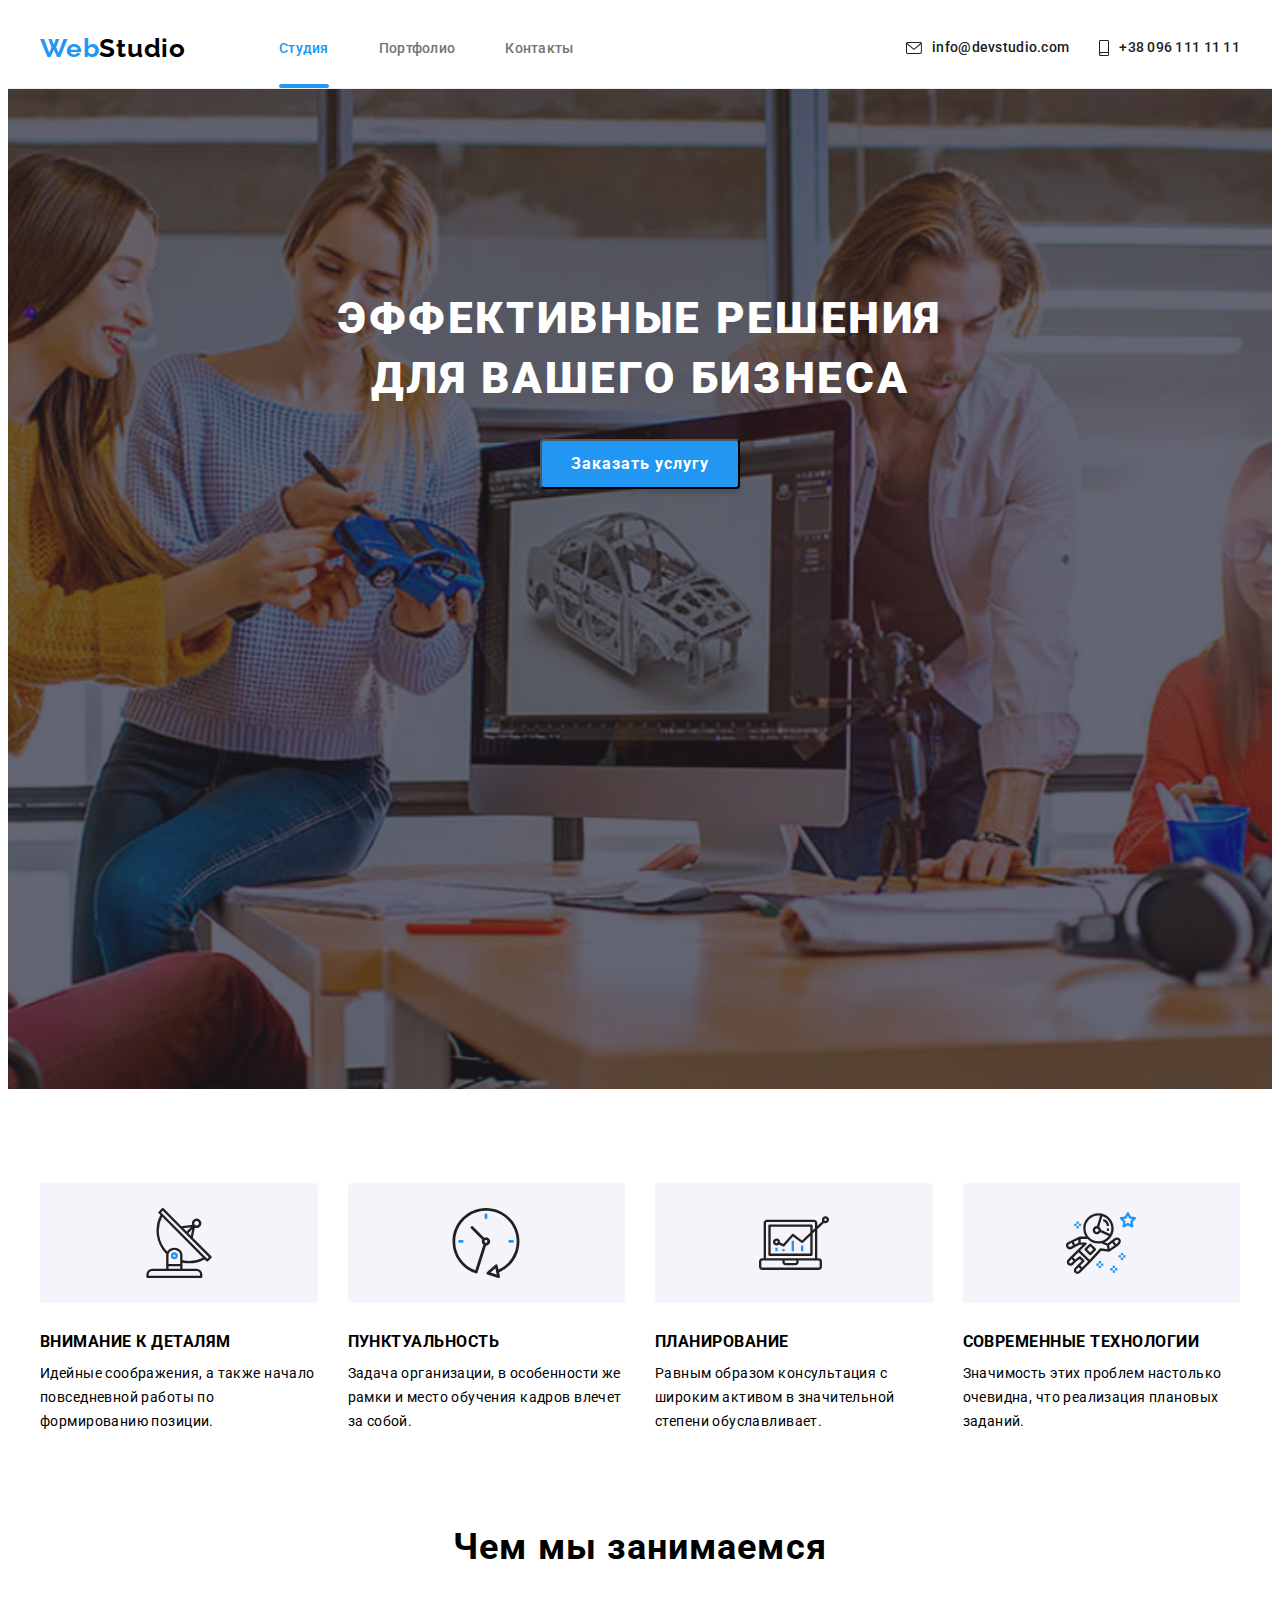
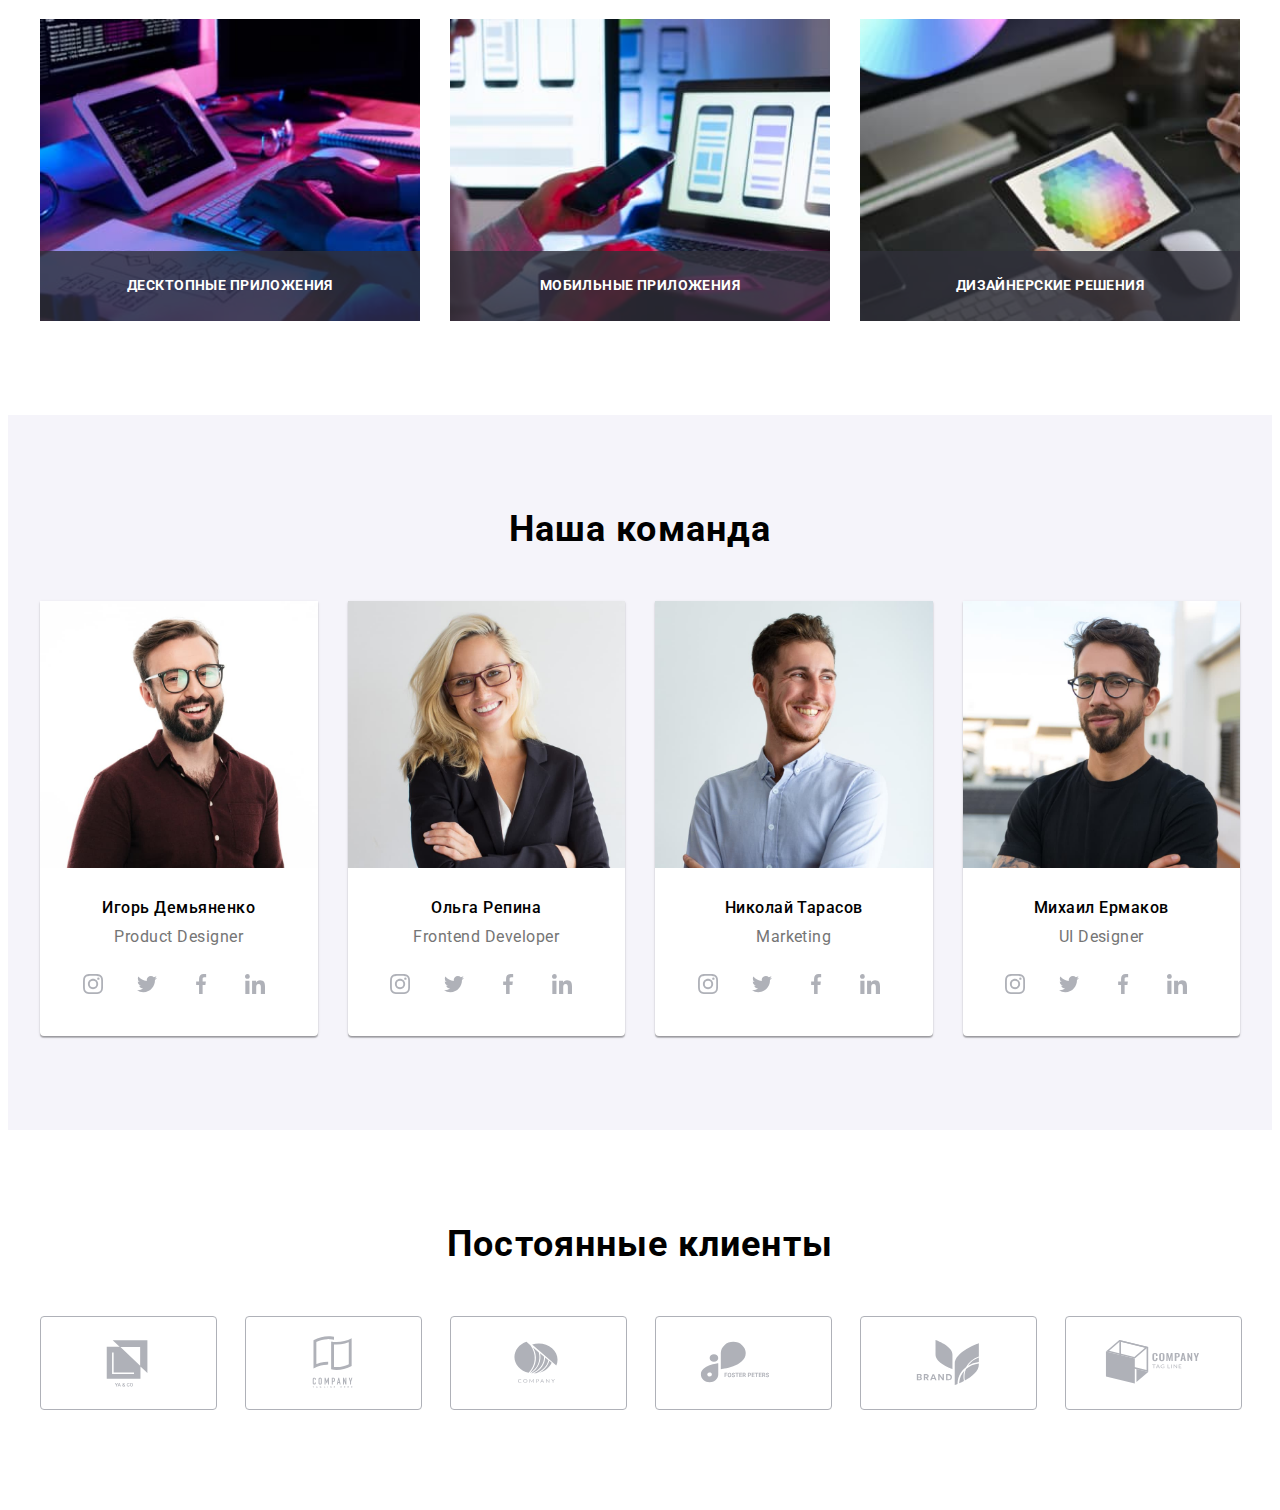
==== commit 0bfa5603: "header modal end" ====
--- a/index.html
+++ b/index.html
@@ -24,41 +24,63 @@
     <!---------------HEADER SECTION---------------->
     <header class="header">
       <div class="container">
-        <a href="./index.html" lang="en" class="logo logo-header"
-          ><span class="logo__accent-blue">Web</span
-          ><span class="logo__accent-black">Studio</span></a
-        >
-        <nav class="navigation">
-          <ul class="navigation__list list">
-            <li class="navigation__item">
-              <a class="navigation__link link navigation__link--current" href="./index.html"
-                >Студия</a
-              >
-            </li>
-            <li class="navigation__item">
-              <a class="navigation__link link" href="./portfolio.html">Портфолио</a>
-            </li>
-            <li class="navigation__item">
-              <a class="navigation__link navigation__link link" href="">Контакты</a>
-            </li>
-          </ul>
+        <nav class="page__nav">
+          <a href="./index.html" lang="en" class="logo logo__header"
+            ><span class="logo__accent-blue">Web</span
+            ><span class="logo__accent-black">Studio</span></a
+          >
+          <button type="button" class="menu__btn" aria-expanded="false" data-menu-button>
+            <svg width="40" height="40" aria-label="Мобильное меню">
+              <use href="./images/icons.svg#menu" class="menu__icon"></use>
+              <use href="./images/icons.svg#close-menu" class="close-menu__icon"></use>
+            </svg>
+          </button>
+          <div class="mobile__cont" data-menu>
+            <ul class="navigation__list list">
+              <li class="navigation__item">
+                <a class="navigation__link link navigation__link--current" href="./index.html"
+                  >Студия</a
+                >
+              </li>
+              <li class="navigation__item">
+                <a class="navigation__link link" href="./portfolio.html">Портфолио</a>
+              </li>
+              <li class="navigation__item">
+                <a class="navigation__link navigation__link link" href="">Контакты</a>
+              </li>
+            </ul>
+            <ul class="contacts__list list">
+              <li class="contacts__item">
+                <a class="contacts__link link mail__link" href="mailto:info@devstudio.com">
+                  <svg class="contacts__icon" width="16" height="12">
+                    <use href="./images/icons.svg#icon-envelope"></use></svg
+                  >info@devstudio.com</a
+                >
+              </li>
+              <li class="contacts__item">
+                <a class="contacts__link link tel__link" href="tel:+380961111111">
+                  <svg class="contacts__icon" width="10" height="16">
+                    <use href="./images/icons.svg#icon-smartphone"></use></svg
+                  >+38 096 111 11 11</a
+                >
+              </li>
+            </ul>
+            <ul class="social-mob__list list">
+              <li class="social-mob__item">
+                <a href="/" class="social-mob__link link">Instagram</a>
+              </li>
+              <li class="social-mob__item">
+                <a href="/" class="social-mob__link link">Twitter</a>
+              </li>
+              <li class="social-mob__item">
+                <a href="/" class="social-mob__link link">Facebook</a>
+              </li>
+              <li class="social-mob__item">
+                <a href="/" class="social-mob__link link">LinkedIn</a>
+              </li>
+            </ul>
+          </div>
         </nav>
-        <ul class="contacts list">
-          <li class="contacts__item">
-            <a class="contacts__link link mail-link" href="mailto:info@devstudio.com">
-              <svg class="contacts__icon" width="16" height="12">
-                <use href="./images/icons.svg#icon-envelope"></use></svg
-              >info@devstudio.com</a
-            >
-          </li>
-          <li class="contacts__item">
-            <a class="contacts__link link tel-link" href="tel:+380961111111">
-              <svg class="contacts__icon" width="10" height="16">
-                <use href="./images/icons.svg#icon-smartphone"></use></svg
-              >+38 096 111 11 11</a
-            >
-          </li>
-        </ul>
       </div>
     </header>
     <main>
@@ -520,6 +542,7 @@
         </form>
       </div>
     </div>
+    <script src="./js/mobile-menu.js"></script>
     <script src="./js/modal.js"></script>
   </body>
 </html>
--- a/css/main.min.css
+++ b/css/main.min.css
@@ -1 +1 @@
-:root{--background-color: #ffffff;--alternative-background-color: #2f303a;--main-text-color: #212121;--second-text-color: #757575;--alternative-text-color: #ffffff;--active-btn-color: #2196f3;--main-font-weight: 700;--main-font-family: "Roboto", sans-serif;--second-font-family: "Raleway", sans-serif;--default-font-size: 14px;--default-padding: 94px;--default-transition-duration: 250ms;--default-transition-timing-function: cubic-bezier(0.4, 0, 0.2, 1)}.hidden{position:absolute;white-space:nowrap;width:1px;height:1px;overflow:hidden;border:0;padding:0;clip:rect(0 0 0 0);clip-path:inset(50%);margin:-1px}p,h1,h2,h3,h4,h5,h6{margin:0}ul,ol{margin:0;padding:0}button{cursor:pointer}img{display:block;max-width:100%;height:auto;width:100%}body{font-family:var(--main-font-family);font-size:var(--default-font-size);background-color:var(--background-color);color:var(--master-text-color)}.list{list-style:none}.link{text-decoration:none}.section{padding-top:60px;padding-bottom:60px}@media screen and (min-width: 1200px){.section{padding-top:94px;padding-bottom:94px}}.margin-title{margin-bottom:30px}@media screen and (min-width: 1200px){.margin-title{margin-bottom:50px}}.list-flex{display:flex;flex-wrap:wrap;gap:30px}.head__button{height:50px;min-width:200px;font-family:inherit;color:var(--alternative-text-color);background-color:var(--active-btn-color);font-weight:var(--main-font-weight);font-size:16px;line-height:1.87;letter-spacing:.06em;box-shadow:0px 4px 4px rgba(0,0,0,.15);border-radius:4px;cursor:pointer;margin-top:30px;transition-duration:var(--default-transition-duration);transition-timing-function:var(--default-transition-timing-function)}.head__button:hover,.head__button:focus{background-color:#188ce8}.logo{font-family:var(--second-font-family);font-weight:var(--main-font-weight);font-size:24px;line-height:1.17;letter-spacing:.03em;text-decoration:none}@media screen and (min-width: 1200px){.logo{font-size:26px;line-height:1.19}}.logo__accent-blue{color:var(--active-btn-color)}.logo__accent-black{color:#000}.logo__accent-white{color:#fff}.container{width:100%;margin:0 auto;padding-left:15px;padding-right:15px}@media screen and (min-width: 480px){.container{width:480px}}@media screen and (min-width: 768px){.container{width:768px}}@media screen and (min-width: 1200px){.container{width:1200px}}.backdrop{width:100%;height:100%;background-color:rgba(0,0,0,.5);position:fixed;top:0;transition:opacity var(--default-transition-duration) var(--default-transition-timing-function),visibility var(--default-transition-duration) var(--default-transition-timing-function)}.checkbox__text{font-size:var(--default-font-size);line-height:1.71;letter-spacing:.03em;color:var(--second-text-color);display:flex;align-items:center}.checkbox__text span{width:16px;height:15px;border-radius:2px;border:2px solid #000;margin-right:8px;display:flex;align-items:center;justify-content:center}.checkbox__terms-link{color:var(--active-btn-color);text-decoration-line:underline;margin-left:4px}.checkbox__icon{fill:rgba(0,0,0,0)}.checkbox__check:checked+.checkbox__text span{background:var(--active-btn-color);border:none}.checkbox__check:checked+.checkbox__text .checkbox__icon{fill:#fff}.checkbox{position:relative;display:flex;align-items:center;justify-content:space-evenly;margin-bottom:30px}.backdrop.is-hidden .modal{transform:translate(-50%, -50%) translateX(-150px);opacity:0}.modal__close-btn{background-color:var(--background-color);border:1px solid rgba(0,0,0,.1);border-radius:50%;width:30px;height:30px;position:absolute;top:8px;right:8px}.modal__close-icon{display:flex;width:100%;height:100%;align-items:center;justify-content:center;transition-duration:var(--default-transition-duration);transition-timing-function:var(--default-transition-timing-function)}.modal__close-icon:hover,.modal__close-icon:focus{fill:var(--active-btn-color)}.modal__input{width:100%;height:40px;border:1px solid rgba(33,33,33,.2);border-radius:4px;padding-left:42px;outline:none}.modal__input::placeholder{font-size:var(--default-font-size);line-height:1.14;letter-spacing:.01em;color:rgba(117,117,117,.5)}.modal__input:hover,.modal__input:focus,.modal__input:active{border-color:#2196f3}.modal__input-comment{padding-left:16px;padding-top:12px;height:120px;resize:none}.modal__field{margin-bottom:10px}.modal__icon{position:absolute;left:12px;top:50%;transform:translateY(-50%)}.modal__wrap{position:relative}.modal__wrap:hover .modal__icon,.modal__wrap:focus .modal__icon,.modal__wrap:active .modal__icon{fill:var(--active-btn-color)}.modal__label{font-size:12px;line-height:1.16;letter-spacing:.01em;color:var(--second-text-color);display:block;margin-bottom:4px}.modal__send-btn{display:flex;justify-content:center;align-items:center;margin:auto;height:50px;min-width:200px;font-weight:700;font-size:16px;line-height:1.88;letter-spacing:.06em;background-color:#188ce8;box-shadow:0px 4px 4px rgba(0,0,0,.15);border-radius:4px;border:none;text-align:center;color:var(--alternative-text-color);cursor:pointer;transition-duration:var(--default-transition-duration);transition-timing-function:var(--default-transition-timing-function)}.modal__send-btn:hover,.modal__send-btnfocus{background-color:var(--active-btn-color)}.filter-list{display:flex;flex-wrap:wrap;margin-bottom:40px}@media screen and (min-width: 768px){.filter-list{justify-content:center;margin-bottom:30px}}@media screen and (min-width: 1200px){.filter-list{justify-content:center;margin-bottom:50px}}.filter-item:not(:last-child){margin-right:8px}.filter-button{margin-bottom:15px;background-color:#f5f4fa;font-weight:500;font-size:16px;line-height:1.62;text-align:center;letter-spacing:.03em;border-radius:4px;border:none;outline:none;cursor:pointer;padding:6px 22px;transition-duration:var(--default-transition-duration);transition-timing-function:var(--default-transition-timing-function)}@media screen and (min-width: 1200px){.filter-button{margin-bottom:0px}}.filter-button:hover,.filter-button:focus{color:var(--alternative-text-color);background-color:var(--active-btn-color);box-shadow:0px 3px 1px rgba(0,0,0,.1),0px 1px 2px rgba(0,0,0,.08),0px 2px 2px rgba(0,0,0,.12)}.filter-button-current{color:var(--alternative-text-color);background-color:var(--active-btn-color)}.connect{margin-left:70px}.connect__title,.connect-form__title{font-weight:var(--main-font-weight);font-size:14px;line-height:1.14;letter-spacing:.03em;text-transform:uppercase;color:var(--alternative-text-color);margin-bottom:20px}.connect__socials-item{width:44px;height:44px;margin-right:10px}.connect__socials-item:last-child{margin-right:0}.connect__socials-list{display:flex;justify-content:center}.connect__socials-link{width:100%;height:100%;display:flex;align-items:center;justify-content:center;border-radius:50%;background:rgba(255,255,255,.1);transition-duration:var(--default-transition-duration);transition-timing-function:var(--default-transition-timing-function)}.connect__socials-link:hover,.connect__socials-link:focus{background-color:var(--active-btn-color)}.connect__socials-link:hover .connect-socials-icon,.connect__socials-link:focus .connect-socials-icon{fill:var(--background-color)}.connect__socials-icon{fill:#fff;transition-duration:var(--default-transition-duration);transition-timing-function:var(--default-transition-timing-function)}.connect-form{margin-left:93px}.connect-form .connect-form__field{display:flex;flex-direction:row;align-items:center}.connect-form__input{background-color:#2f303a;color:var(--background-color);font-weight:400;font-size:16px;line-height:1.3;letter-spacing:.03em;width:358px;height:50px;padding:15px 16px;border:1px solid rgba(255,255,255,.3);border-radius:4px;transition-duration:var(--default-transition-duration);transition-timing-function:var(--default-transition-timing-function)}.connect-form__input::placeholder{font-weight:400;font-size:16px;line-height:1.3;letter-spacing:.03em;color:rgba(255,255,255,.6)}.connect-form__input:focus,.connect-form__input:hover{border-color:var(--active-btn-color);outline:none}.connect-form__input:focus-visible{border-color:var(--active-btn-color)}.connect-form__btn{display:flex;align-items:center;justify-content:center;border:1px solid rgba(0,0,0,0);text-align:center;padding:0;min-width:200px;height:50px;border-radius:4px;margin-left:10px;fill:#fff;color:var(--background-color);background-color:var(--active-btn-color);font-weight:700;font-size:16px;line-height:1.87;letter-spacing:.06em;cursor:pointer;transition-property:color,background-color;transition-duration:var(--default-transition-duration);transition-timing-function:var(--default-transition-timing-function)}.connect-form__btn:hover,.connect-form__btn:focus{box-shadow:0px 4px 4px rgba(0,0,0,.15);color:var(--active-btn-color);background-color:var(--background-color);border:1px solid rgba(0,0,0,0);fill:var(--active-btn-color)}.connect-form__btn:hover .connect-form-icon,.connect-form__btn:focus .connect-form-icon{fill:var(--active-btn-color)}.connect-form__icon{margin-left:10px}.top-text{font-size:28px;font-weight:700;line-height:1.18;letter-spacing:.03em;text-align:center}@media screen and (min-width: 1200px){.top-text{font-size:36px;line-height:1.16}}.header{border:1px solid #ececec}.logo-header{margin-right:93px}.navigation__list{display:flex;align-items:center}.header .container{display:flex;align-items:center}.navigation__link,.contacts__link{padding:32px 0;display:block;color:var(--main-text-color);font-weight:500;line-height:1.14;letter-spacing:.02em;transition-duration:var(--default-transition-duration);transition-timing-function:var(--default-transition-timing-function)}.navigation__link:hover,.navigation__link:focus,.contacts__link:hover,.contacts__link:focus{color:#2196f3}.navigation__item:not(:last-child){margin-right:50px}.navigation__link--current{color:var(--active-btn-color);position:relative}.navigation__link--current::after{content:"";display:block;position:absolute;width:100%;height:4px;background-color:var(--active-btn-color);border-radius:2px;left:0;bottom:-1px}.contacts{display:flex;margin-left:auto}.contacts__link{color:var(--second-text-color);align-items:center;display:flex;justify-content:center}.contacts__item:not(:last-child){margin-right:50px}.contacts__icon{display:inline-block;fill:currentColor;margin-right:10px;justify-content:center}.head{height:600px;max-width:1600px;text-align:center;padding-top:200px;padding-bottom:200px;background-color:rgba(47,48,58,.4);margin:0 auto;background-image:linear-gradient(rgba(47, 48, 58, 0.4), rgba(47, 48, 58, 0.4)),url(../images/hero-bg.jpg);background-repeat:no-repeat;background-position:center;background-size:cover}.head__title{font-size:26px;font-weight:900;line-height:1.61;letter-spacing:.06em;text-align:center;color:var(--alternative-text-color);text-transform:uppercase}@media screen and (min-width: 1200px){.head__title{font-size:44px;line-height:1.36}}@media screen and (min-width: 1200px){.hero{padding-bottom:0px}}.hero__title{font-weight:var(--main-font-weight);line-height:1.14;letter-spacing:.03em;text-transform:uppercase;margin-bottom:10px}.hero__text{line-height:1.71;letter-spacing:.03em}.hero__item{width:100%}@media screen and (min-width: 768px){.hero__item{width:calc((100% - 30px)/2)}}@media screen and (min-width: 1200px){.hero__item{width:calc((100% - 90px)/4)}}.hero__container{height:120px;margin-bottom:30px}.hero__link{width:100%;height:100%;background:#f5f4fa;border-radius:4px;display:flex;align-items:center;justify-content:center}.photo{display:none}@media screen and (min-width: 1200px){.photo{display:inherit}}.photo__list{display:flex;margin-top:50px;margin-left:-30px}.photo__item{flex-basis:calc(33.3333333333% - 30px);margin-left:30px;position:relative}.photo__text{position:absolute;bottom:0;width:100%;text-align:center;background:rgba(47,48,58,.8);padding:27px 0;color:var(--alternative-text-color);font-weight:700;font-size:14px;line-height:1.14;text-align:center;letter-spacing:.03em;text-transform:uppercase}.team{background-color:#f5f4fa}.workers{padding-top:30px;padding-bottom:30px}.team__item{background-color:var(--background-color);box-shadow:0px 1px 3px rgba(0,0,0,.12),0px 1px 1px rgba(0,0,0,.14),0px 2px 1px rgba(0,0,0,.2);border-radius:0px 0px 4px 4px;width:100%}@media screen and (min-width: 768px){.team__item{width:calc((100% - 30px)/2)}}@media screen and (min-width: 1200px){.team__item{width:calc((100% - 90px)/4)}}.workers__title{font-weight:500;font-size:16px;line-height:1.19;text-align:center;letter-spacing:.03em;margin-bottom:10px}.workers__text{color:var(--second-text-color);font-size:16px;line-height:1.19;text-align:center;letter-spacing:.03em;margin-bottom:16px}.workers__item{width:44px;height:44px;margin-right:10px}.workers__socials-list{display:flex;justify-content:center}.workers__socials-item:last-child{margin-right:0}.workers__socials-link{width:100%;height:100%;display:flex;align-items:center;justify-content:center;border-radius:50%;transition-duration:var(--default-transition-duration);transition-timing-function:var(--default-transition-timing-function)}.workers__socials-link:hover,.workers__socials-link:focus{background-color:var(--active-btn-color)}.workers__socials-link:hover .workers__socials-icon,.workers__socials-link:focus .workers__socials-icon{fill:var(--background-color)}.workers__socials-icon{fill:#afb1b8;transition-duration:var(--default-transition-duration);transition-timing-function:var(--default-transition-timing-function)}.clients__item{width:100%;width:calc((100% - 30px)/2);height:92px}@media screen and (min-width: 768px){.clients__item{width:calc((100% - 60px)/3)}}@media screen and (min-width: 1200px){.clients__item{width:calc((100% - 150px)/6)}}.clients__item-link{width:100%;height:100%;border:1px solid #afb1b8;border-radius:4px;display:flex;align-items:center;justify-content:center;transition-duration:var(--default-transition-duration);transition-timing-function:var(--default-transition-timing-function)}.clients__item-link:hover,.clients__item-link:focus{border:1px solid var(--active-btn-color)}.clients__item-link:hover .clients__logo,.clients__item-link:focus .clients__logo{fill:var(--active-btn-color)}.clients__logo{fill:#afb1b8;transition-duration:var(--default-transition-duration);transition-timing-function:var(--default-transition-timing-function)}.footer{background-color:var(--alternative-background-color);padding-top:60px;padding-bottom:60px}.footer__container{display:flex;align-items:baseline}.adress__list{color:var(--alternative-text-color);font-style:normal;line-height:1.71;letter-spacing:.03em;margin-top:20px}.adress__item:not(:last-child){margin-bottom:9px}.adress__link-map{color:inherit;transition-duration:var(--default-transition-duration);transition-timing-function:var(--default-transition-timing-function)}.adress__link-map:hover,.adress__link-map:focus{color:#2196f3}.adress__link{color:rgba(255,255,255,.6);transition-duration:var(--default-transition-duration);transition-timing-function:var(--default-transition-timing-function)}.adress__linkhover,.adress__link:focus{color:#2196f3}.modal{width:528px;min-height:581px;background-color:var(--background-color);border-radius:5px;position:absolute;top:50%;left:50%;transform:translate(-50%, -50%) translateX(0px);opacity:1;transition:transform var(--default-transition-duration) var(--default-transition-timing-function),opacity var(--default-transition-duration) var(--default-transition-timing-function);padding:40px}.is-hidden{visibility:hidden;opacity:0;pointer-events:0}.no-scroll{overflow:hidden}.modal__title{font-weight:var(--main-font-weight);font-size:20px;line-height:1.15;text-align:center;letter-spacing:.03em;color:var(--main-text-color);margin-bottom:12px}.portfolio-link{display:flex;flex-direction:column;height:100%}.portfolio-item{width:100%}@media screen and (min-width: 768px){.portfolio-item{width:calc((100% - 30px)/2)}}@media screen and (min-width: 1200px){.portfolio-item{width:calc((100% - 60px)/3)}}.portfolio-item:hover .portfolio-description{transform:translate(0)}.portfolio-item:hover{box-shadow:0px 1px 1px rgba(0,0,0,.12),0px 4px 4px rgba(0,0,0,.06),1px 4px 6px rgba(0,0,0,.16);transition-duration:var(--default-transition-duration);transition-timing-function:var(--default-transition-timing-function)}.portfolio-wrap{position:relative;overflow:hidden}.portfolio-description{position:absolute;top:0;padding:63px 24px;background:rgba(33,150,243,.9);font-size:18px;line-height:1.55;letter-spacing:.03em;color:var(--alternative-text-color);height:100%;transform:translateY(100%);transition:transform var(--default-transition-duration) linear;transition-timing-function:var(--default-transition-timing-function)}.portfolio-text-wrapper{padding:20px 24px;border:1px solid #eee;border-top:none;flex-grow:1}.portfolio-title{color:var(--main-text-color);font-weight:var(--main-font-weight);font-size:18px;line-height:2;letter-spacing:.06em;margin-bottom:4px}.portfolio-text{color:var(--second-text-color);font-size:16px;line-height:1.88x;letter-spacing:.03em}/*# sourceMappingURL=main.min.css.map */+:root{--background-color: #ffffff;--alternative-background-color: #2f303a;--main-text-color: #212121;--second-text-color: #757575;--alternative-text-color: #ffffff;--active-btn-color: #2196f3;--main-font-weight: 700;--main-font-family: "Roboto", sans-serif;--second-font-family: "Raleway", sans-serif;--default-font-size: 14px;--default-padding: 94px;--default-transition-duration: 250ms;--default-transition-timing-function: cubic-bezier(0.4, 0, 0.2, 1)}.hidden{position:absolute;white-space:nowrap;width:1px;height:1px;overflow:hidden;border:0;padding:0;clip:rect(0 0 0 0);clip-path:inset(50%);margin:-1px}p,h1,h2,h3,h4,h5,h6{margin:0}ul,ol{margin:0;padding:0}button{cursor:pointer}img{display:block;max-width:100%;height:auto;width:100%}body{font-family:var(--main-font-family);font-size:var(--default-font-size);background-color:var(--background-color);color:var(--master-text-color)}.list{list-style:none}.link{text-decoration:none}.section{padding-top:60px;padding-bottom:60px}@media screen and (min-width: 1200px){.section{padding-top:94px;padding-bottom:94px}}.margin-title{margin-bottom:30px}@media screen and (min-width: 1200px){.margin-title{margin-bottom:50px}}.list-flex{display:flex;flex-wrap:wrap;gap:30px}.head__button{height:50px;min-width:200px;font-family:inherit;color:var(--alternative-text-color);background-color:var(--active-btn-color);font-weight:var(--main-font-weight);font-size:16px;line-height:1.87;letter-spacing:.06em;box-shadow:0px 4px 4px rgba(0,0,0,.15);border-radius:4px;cursor:pointer;margin-top:30px;transition-duration:var(--default-transition-duration);transition-timing-function:var(--default-transition-timing-function)}.head__button:hover,.head__button:focus{background-color:#188ce8}.logo{font-family:var(--second-font-family);font-weight:var(--main-font-weight);font-size:24px;line-height:1.17;letter-spacing:.03em;text-decoration:none}@media screen and (min-width: 1200px){.logo{font-size:26px;line-height:1.19}}.logo__accent-blue{color:var(--active-btn-color)}.logo__accent-black{color:#000}.logo__accent-white{color:#fff}.container{width:100%;margin:0 auto;padding:0 15px}@media screen and (min-width: 480px){.container{width:480px}}@media screen and (min-width: 768px){.container{width:768px}}@media screen and (min-width: 1200px){.container{width:1200px}}.backdrop{width:100%;height:100%;background-color:rgba(0,0,0,.5);position:fixed;top:0;transition:opacity var(--default-transition-duration) var(--default-transition-timing-function),visibility var(--default-transition-duration) var(--default-transition-timing-function)}.checkbox__text{font-size:12px;line-height:1.16;letter-spacing:.03em;color:var(--second-text-color);display:flex;align-items:center}@media screen and (min-width: 1200px){.checkbox__text{font-size:var(--default-font-size);line-height:1.71}}.checkbox__text span{width:16px;height:15px;border-radius:2px;border:2px solid #000;margin-right:8px;display:flex;align-items:center;justify-content:center}.checkbox__terms-link{color:var(--active-btn-color);text-decoration-line:underline;margin-left:4px}.checkbox__icon{fill:rgba(0,0,0,0)}.checkbox__check:checked+.checkbox__text span{background:var(--active-btn-color);border:none}.checkbox__check:checked+.checkbox__text .checkbox__icon{fill:#fff}.checkbox{position:relative;display:flex;align-items:center;justify-content:space-evenly;margin-bottom:30px}.backdrop.is-hidden .modal{transform:translate(-50%, -50%) translateX(-150px);opacity:0}.modal__close-btn{background-color:var(--background-color);border:1px solid rgba(0,0,0,.1);border-radius:50%;width:30px;height:30px;position:absolute;top:8px;right:8px}.modal__close-icon{display:flex;width:100%;height:100%;align-items:center;justify-content:center;transition-duration:var(--default-transition-duration);transition-timing-function:var(--default-transition-timing-function)}.modal__close-icon:hover,.modal__close-icon:focus{fill:var(--active-btn-color)}.modal__input{width:100%;height:40px;border:1px solid rgba(33,33,33,.2);border-radius:4px;padding-left:42px;outline:none}.modal__input::placeholder{font-size:var(--default-font-size);line-height:1.14;letter-spacing:.01em;color:rgba(117,117,117,.5)}.modal__input:hover,.modal__input:focus,.modal__input:active{border-color:#2196f3}.modal__input-comment{padding-left:16px;padding-top:12px;height:120px;resize:none}.modal__field{margin-bottom:10px}.modal__icon{position:absolute;left:12px;top:50%;transform:translateY(-50%)}.modal__wrap{position:relative}.modal__wrap:hover .modal__icon,.modal__wrap:focus .modal__icon,.modal__wrap:active .modal__icon{fill:var(--active-btn-color)}.modal__label{font-size:12px;line-height:1.16;letter-spacing:.01em;color:var(--second-text-color);display:block;margin-bottom:4px}.modal__send-btn{display:flex;justify-content:center;align-items:center;margin:auto;height:50px;min-width:200px;font-weight:700;font-size:16px;line-height:1.88;letter-spacing:.06em;background-color:#188ce8;box-shadow:0px 4px 4px rgba(0,0,0,.15);border-radius:4px;border:none;text-align:center;color:var(--alternative-text-color);cursor:pointer;transition-duration:var(--default-transition-duration);transition-timing-function:var(--default-transition-timing-function)}.modal__send-btn:hover,.modal__send-btnfocus{background-color:var(--active-btn-color)}.filter-list{display:flex;flex-wrap:wrap;margin-bottom:40px}@media screen and (min-width: 768px){.filter-list{justify-content:center;margin-bottom:30px}}@media screen and (min-width: 1200px){.filter-list{justify-content:center;margin-bottom:50px}}.filter-item:not(:last-child){margin-right:8px}.filter-button{margin-bottom:15px;background-color:#f5f4fa;font-weight:500;font-size:16px;line-height:1.62;text-align:center;letter-spacing:.03em;border-radius:4px;border:none;outline:none;cursor:pointer;padding:6px 22px;transition-duration:var(--default-transition-duration);transition-timing-function:var(--default-transition-timing-function)}@media screen and (min-width: 1200px){.filter-button{margin-bottom:0px}}.filter-button:hover,.filter-button:focus{color:var(--alternative-text-color);background-color:var(--active-btn-color);box-shadow:0px 3px 1px rgba(0,0,0,.1),0px 1px 2px rgba(0,0,0,.08),0px 2px 2px rgba(0,0,0,.12)}.filter-button-current{color:var(--alternative-text-color);background-color:var(--active-btn-color)}.connect{margin-left:70px}.connect__title,.connect-form__title{font-weight:var(--main-font-weight);font-size:14px;line-height:1.14;letter-spacing:.03em;text-transform:uppercase;color:var(--alternative-text-color);margin-bottom:20px}.connect__socials-item{width:44px;height:44px;margin-right:10px}.connect__socials-item:last-child{margin-right:0}.connect__socials-list{display:flex;justify-content:center}.connect__socials-link{width:100%;height:100%;display:flex;align-items:center;justify-content:center;border-radius:50%;background:rgba(255,255,255,.1);transition-duration:var(--default-transition-duration);transition-timing-function:var(--default-transition-timing-function)}.connect__socials-link:hover,.connect__socials-link:focus{background-color:var(--active-btn-color)}.connect__socials-link:hover .connect-socials-icon,.connect__socials-link:focus .connect-socials-icon{fill:var(--background-color)}.connect__socials-icon{fill:#fff;transition-duration:var(--default-transition-duration);transition-timing-function:var(--default-transition-timing-function)}.connect-form{margin-left:93px}.connect-form .connect-form__field{display:flex;flex-direction:row;align-items:center}.connect-form__input{background-color:#2f303a;color:var(--background-color);font-weight:400;font-size:16px;line-height:1.3;letter-spacing:.03em;width:358px;height:50px;padding:15px 16px;border:1px solid rgba(255,255,255,.3);border-radius:4px;transition-duration:var(--default-transition-duration);transition-timing-function:var(--default-transition-timing-function)}.connect-form__input::placeholder{font-weight:400;font-size:16px;line-height:1.3;letter-spacing:.03em;color:rgba(255,255,255,.6)}.connect-form__input:focus,.connect-form__input:hover{border-color:var(--active-btn-color);outline:none}.connect-form__input:focus-visible{border-color:var(--active-btn-color)}.connect-form__btn{display:flex;align-items:center;justify-content:center;border:1px solid rgba(0,0,0,0);text-align:center;padding:0;min-width:200px;height:50px;border-radius:4px;margin-left:10px;fill:#fff;color:var(--background-color);background-color:var(--active-btn-color);font-weight:700;font-size:16px;line-height:1.87;letter-spacing:.06em;cursor:pointer;transition-property:color,background-color;transition-duration:var(--default-transition-duration);transition-timing-function:var(--default-transition-timing-function)}.connect-form__btn:hover,.connect-form__btn:focus{box-shadow:0px 4px 4px rgba(0,0,0,.15);color:var(--active-btn-color);background-color:var(--background-color);border:1px solid rgba(0,0,0,0);fill:var(--active-btn-color)}.connect-form__btn:hover .connect-form-icon,.connect-form__btn:focus .connect-form-icon{fill:var(--active-btn-color)}.connect-form__icon{margin-left:10px}.top-text{font-size:28px;font-weight:700;line-height:1.18;letter-spacing:.03em;text-align:center}@media screen and (min-width: 1200px){.top-text{font-size:36px;line-height:1.16}}.header{border-bottom:1px solid #ececec}@media screen and (max-width: 767px){.header{position:relative}}.logo__header{padding:16px 0}@media screen and (min-width: 768px){.logo__header{display:flex;margin-right:88px}}@media screen and (min-width: 1200px){.logo__header{margin-right:93px}}.page__nav{display:flex;align-items:center}.menu__btn{position:fixed;top:10px;right:15px;padding:0;background-color:rgba(0,0,0,0);border:none;cursor:pointer;z-index:10}.menu__btn .close-menu__icon{display:none}.menu__btn .menu__icon{transition-duration:var(--default-transition-duration);transition-timing-function:var(--default-transition-timing-function)}.menu__btn.is-open .close-menu__icon{display:block;transition-duration:var(--default-transition-duration);transition-timing-function:var(--default-transition-timing-function)}.menu__btn.is-open .menu__icon{display:none}.menu__btn:hover .menu__icon,.menu__btn:focus .menu__icon{fill:var(--active-btn-color)}.menu__btn:hover .close-menu__icon,.menu__btn:focus .close-menu__icon{fill:var(--active-btn-color)}@media screen and (min-width: 768px){.menu__btn{display:none}}@media screen and (max-width: 767px){.mobile__cont{display:none;position:fixed;top:0;left:0;width:100%;height:100%;padding:48px 40px;background-color:var(--background-color)}}.mobile__cont.is-open{display:flex;flex-direction:column;z-index:1}@media screen and (min-width: 768px){.mobile__cont{display:flex;width:100%}}@media screen and (min-width: 768px){.navigation__list{display:flex;align-items:center}}.navigation__link{color:var(--second-text-color);font-weight:500;font-size:40px;line-height:1.17;letter-spacing:.02em;transition:color var(--default-transition-duration) var(--default-transition-timing-function)}.navigation__link:hover,.navigation__link:focus{color:var(--active-btn-color)}@media screen and (min-width: 768px){.navigation__link{padding:32px 0;font-size:14px;line-height:1.14}}.navigation__link--current{color:var(--active-btn-color)}@media screen and (min-width: 768px){.navigation__link--current{position:relative}.navigation__link--current::after{content:"";position:absolute;bottom:0;display:block;width:100%;height:4px;border-radius:2px;background-color:var(--active-btn-color)}.navigation__link--current:hover::after,.navigation__link--current:focus::after{animation:scaleline var(--default-transition-duration) var(--default-transition-timing-function)}@keyframes scaleline{0%{transform:scale(0)}100%{transform:scale(1)}}}@media screen and (max-width: 767px){.navigation__item+.navigation__item{margin-top:32px}}@media screen and (min-width: 768px){.navigation__item+.navigation__item{margin-left:50px}}@media screen and (max-width: 767px){.contacts__list{display:flex;flex-direction:column-reverse;margin-top:auto}}@media screen and (min-width: 768px){.contacts__list{margin-left:auto}}@media screen and (min-width: 1200px){.contacts__list{display:flex}}.contacts__icon{display:none}@media screen and (min-width: 768px){.contacts__icon{display:block;margin-right:10px;fill:var(--main-text-color);transition:fill var(--default-transition-duration) var(--default-transition-timing-function)}.contacts__link:hover .contacts__icon,.contacts__link:focus .contacts__icon{fill:currentColor}}.contacts__link{color:var(--main-text-color);font-weight:500;font-size:24px;line-height:1.17;letter-spacing:.02em;transition:color var(--default-transition-duration) var(--default-transition-timing-function)}.contacts__link:hover,.contacts__link:focus{color:var(--accent-color)}@media screen and (min-width: 768px){.contacts__link{display:flex;align-items:center;font-size:12px}}@media screen and (min-width: 1200px){.contacts__link{font-size:14px;line-height:1.14}}@media screen and (min-width: 768px){.mail__link{padding:20px 0 5px 0}}@media screen and (min-width: 1200px){.mail__link{padding:32px 0}}@media screen and (max-width: 767px){.tel__link{color:var(--active-btn-color);font-weight:500;font-size:34px;line-height:1.18}}@media screen and (min-width: 768px){.tel__link{padding:5px 0 20px 0}}@media screen and (min-width: 1200px){.tel__link{padding:32px 0}}@media screen and (max-width: 767px){.contacts__item+.contacts__item{margin-bottom:32px}}@media screen and (min-width: 1200px){.contacts__item+.contacts__item{margin-left:30px}}.social-mob__list{display:flex;margin-top:64px}@media screen and (min-width: 768px){.social-mob__list{display:none}}.social-mob__item+.social-mob__item{position:relative;margin-left:20px}.social-mob__item+.social-mob__item::before{position:absolute;left:-10px;content:"";display:block;height:100%;border-right:1px solid rgba(33,33,33,.2)}.social-mob__link{color:var(--active-btn-color);font-weight:500;font-size:18px;line-height:1.22;letter-spacing:.02em}.head{height:600px;max-width:1600px;text-align:center;padding-top:200px;padding-bottom:200px;background-color:rgba(47,48,58,.4);margin:0 auto;background-image:linear-gradient(rgba(47, 48, 58, 0.4), rgba(47, 48, 58, 0.4)),url(../images/hero-bg.jpg);background-repeat:no-repeat;background-position:center;background-size:cover}.head__title{font-size:26px;font-weight:900;line-height:1.61;letter-spacing:.06em;text-align:center;color:var(--alternative-text-color);text-transform:uppercase}@media screen and (min-width: 1200px){.head__title{font-size:44px;line-height:1.36}}@media screen and (min-width: 1200px){.hero{padding-bottom:0px}}.hero__title{font-weight:var(--main-font-weight);line-height:1.14;letter-spacing:.03em;text-transform:uppercase;margin-bottom:10px}.hero__text{line-height:1.71;letter-spacing:.03em}.hero__item{width:100%}@media screen and (min-width: 768px){.hero__item{width:calc((100% - 30px)/2)}}@media screen and (min-width: 1200px){.hero__item{width:calc((100% - 90px)/4)}}.hero__container{height:120px;margin-bottom:30px}.hero__link{width:100%;height:100%;background:#f5f4fa;border-radius:4px;display:flex;align-items:center;justify-content:center}.photo{display:none}@media screen and (min-width: 1200px){.photo{display:inherit}}.photo__list{display:flex;margin-top:50px;margin-left:-30px}.photo__item{flex-basis:calc(33.3333333333% - 30px);margin-left:30px;position:relative}.photo__text{position:absolute;bottom:0;width:100%;text-align:center;background:rgba(47,48,58,.8);padding:27px 0;color:var(--alternative-text-color);font-weight:700;font-size:14px;line-height:1.14;text-align:center;letter-spacing:.03em;text-transform:uppercase}.team{background-color:#f5f4fa}.workers{padding-top:30px;padding-bottom:30px}.team__item{background-color:var(--background-color);box-shadow:0px 1px 3px rgba(0,0,0,.12),0px 1px 1px rgba(0,0,0,.14),0px 2px 1px rgba(0,0,0,.2);border-radius:0px 0px 4px 4px;width:100%}@media screen and (min-width: 768px){.team__item{width:calc((100% - 30px)/2)}}@media screen and (min-width: 1200px){.team__item{width:calc((100% - 90px)/4)}}.workers__title{font-weight:500;font-size:16px;line-height:1.19;text-align:center;letter-spacing:.03em;margin-bottom:10px}.workers__text{color:var(--second-text-color);font-size:16px;line-height:1.19;text-align:center;letter-spacing:.03em;margin-bottom:16px}.workers__item{width:44px;height:44px;margin-right:10px}.workers__socials-list{display:flex;justify-content:center}.workers__socials-item:last-child{margin-right:0}.workers__socials-link{width:100%;height:100%;display:flex;align-items:center;justify-content:center;border-radius:50%;transition-duration:var(--default-transition-duration);transition-timing-function:var(--default-transition-timing-function)}.workers__socials-link:hover,.workers__socials-link:focus{background-color:var(--active-btn-color)}.workers__socials-link:hover .workers__socials-icon,.workers__socials-link:focus .workers__socials-icon{fill:var(--background-color)}.workers__socials-icon{fill:#afb1b8;transition-duration:var(--default-transition-duration);transition-timing-function:var(--default-transition-timing-function)}.clients__item{width:100%;width:calc((100% - 30px)/2);height:92px}@media screen and (min-width: 768px){.clients__item{width:calc((100% - 60px)/3)}}@media screen and (min-width: 1200px){.clients__item{width:calc((100% - 150px)/6)}}.clients__item-link{width:100%;height:100%;border:1px solid #afb1b8;border-radius:4px;display:flex;align-items:center;justify-content:center;transition-duration:var(--default-transition-duration);transition-timing-function:var(--default-transition-timing-function)}.clients__item-link:hover,.clients__item-link:focus{border:1px solid var(--active-btn-color)}.clients__item-link:hover .clients__logo,.clients__item-link:focus .clients__logo{fill:var(--active-btn-color)}.clients__logo{fill:#afb1b8;transition-duration:var(--default-transition-duration);transition-timing-function:var(--default-transition-timing-function)}.footer{background-color:var(--alternative-background-color);padding-top:60px;padding-bottom:60px}.footer__container{display:flex;align-items:baseline}.adress__list{color:var(--alternative-text-color);font-style:normal;line-height:1.71;letter-spacing:.03em;margin-top:20px}.adress__item:not(:last-child){margin-bottom:9px}.adress__link-map{color:inherit;transition-duration:var(--default-transition-duration);transition-timing-function:var(--default-transition-timing-function)}.adress__link-map:hover,.adress__link-map:focus{color:#2196f3}.adress__link{color:rgba(255,255,255,.6);transition-duration:var(--default-transition-duration);transition-timing-function:var(--default-transition-timing-function)}.adress__linkhover,.adress__link:focus{color:#2196f3}.modal{width:450px;min-height:609px;background-color:var(--background-color);border-radius:5px;position:absolute;top:50%;left:50%;transform:translate(-50%, -50%) translateX(0px);opacity:1;transition:transform var(--default-transition-duration) var(--default-transition-timing-function),opacity var(--default-transition-duration) var(--default-transition-timing-function);padding:40px}@media screen and (min-width: 1200px){.modal{width:528px;min-height:581px}}.is-hidden{visibility:hidden;opacity:0;pointer-events:0}.no-scroll{overflow:hidden}.modal__title{font-weight:var(--main-font-weight);font-size:20px;line-height:1.15;text-align:center;letter-spacing:.03em;color:var(--main-text-color);margin-bottom:12px}.portfolio-link{display:flex;flex-direction:column;height:100%}.portfolio-item{width:100%}@media screen and (min-width: 768px){.portfolio-item{width:calc((100% - 30px)/2)}}@media screen and (min-width: 1200px){.portfolio-item{width:calc((100% - 60px)/3)}}.portfolio-item:hover .portfolio-description{transform:translate(0)}.portfolio-item:hover{box-shadow:0px 1px 1px rgba(0,0,0,.12),0px 4px 4px rgba(0,0,0,.06),1px 4px 6px rgba(0,0,0,.16);transition-duration:var(--default-transition-duration);transition-timing-function:var(--default-transition-timing-function)}.portfolio-wrap{position:relative;overflow:hidden}.portfolio-description{position:absolute;top:0;padding:63px 24px;background:rgba(33,150,243,.9);font-size:18px;line-height:1.55;letter-spacing:.03em;color:var(--alternative-text-color);height:100%;transform:translateY(100%);transition:transform var(--default-transition-duration) linear;transition-timing-function:var(--default-transition-timing-function)}.portfolio-text-wrapper{padding:20px 24px;border:1px solid #eee;border-top:none;flex-grow:1}.portfolio-title{color:var(--main-text-color);font-weight:var(--main-font-weight);font-size:18px;line-height:2;letter-spacing:.06em;margin-bottom:4px}.portfolio-text{color:var(--second-text-color);font-size:16px;line-height:1.88x;letter-spacing:.03em}/*# sourceMappingURL=main.min.css.map */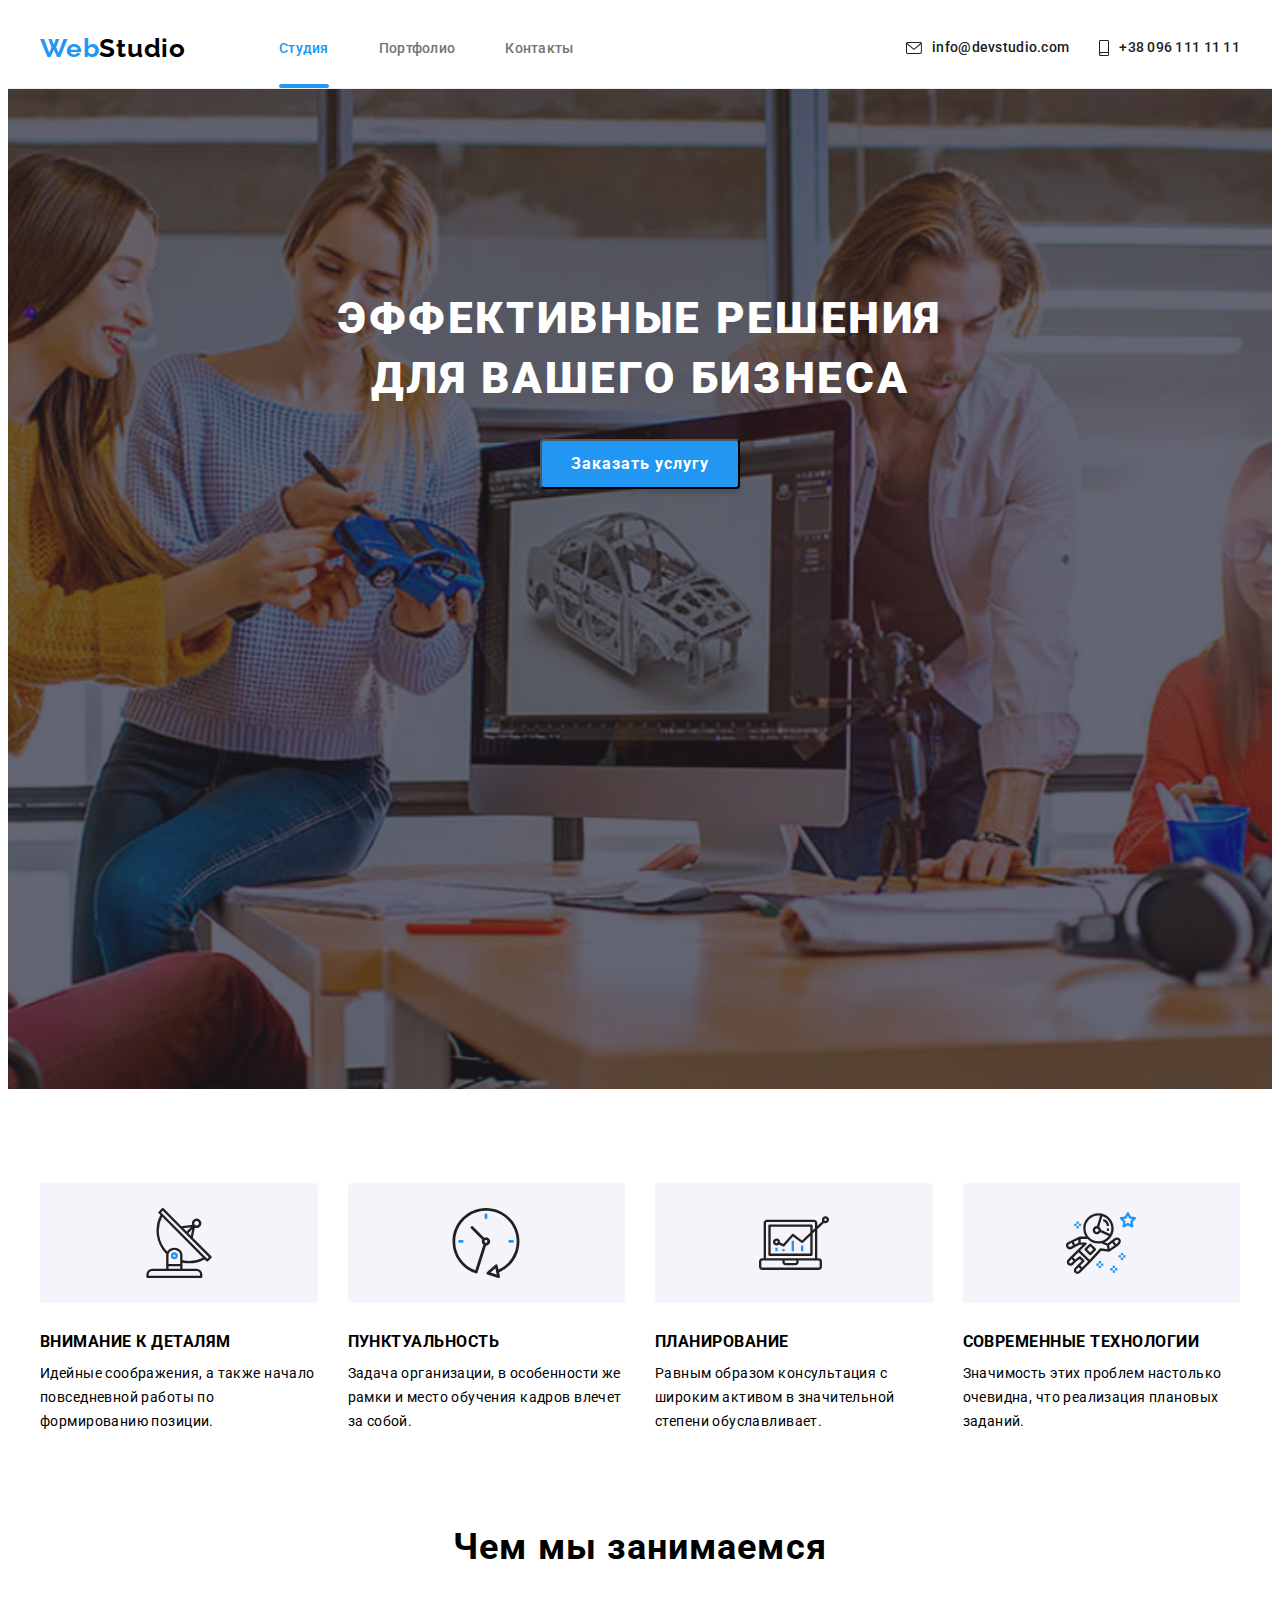
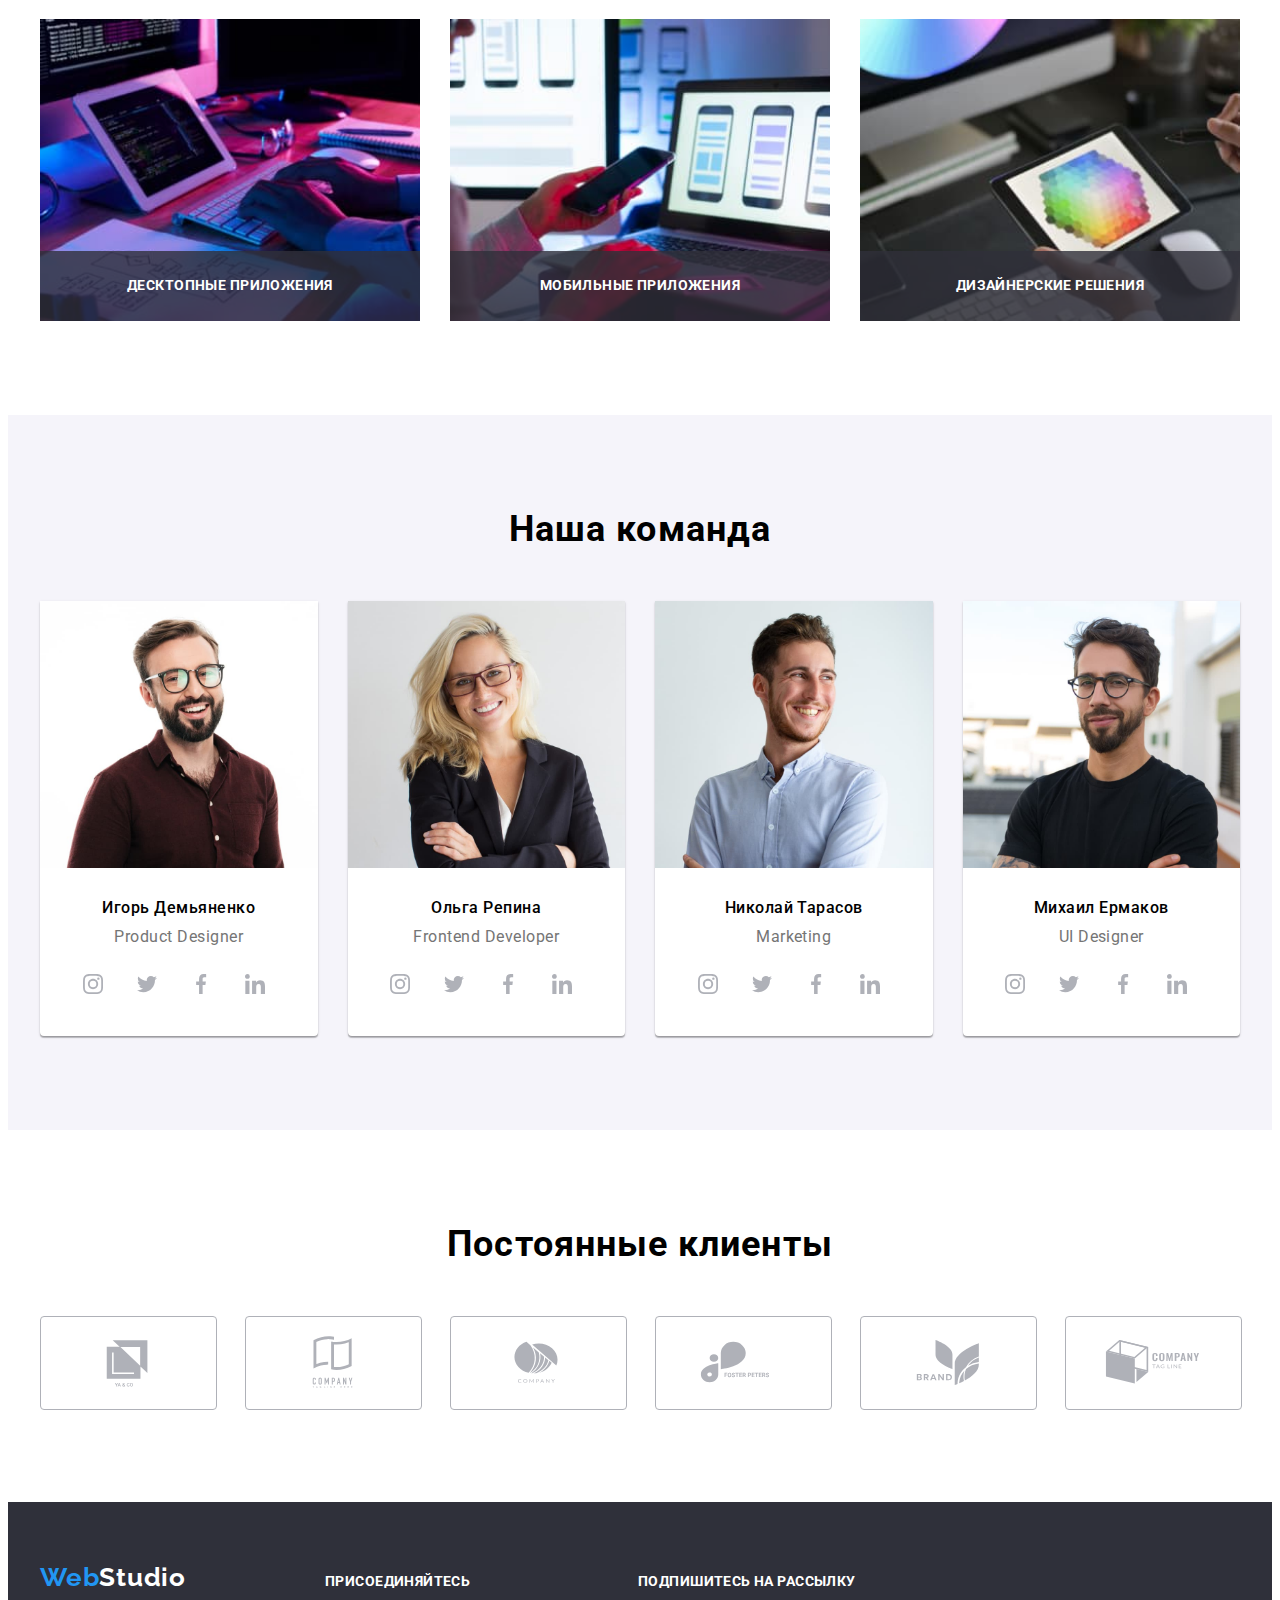
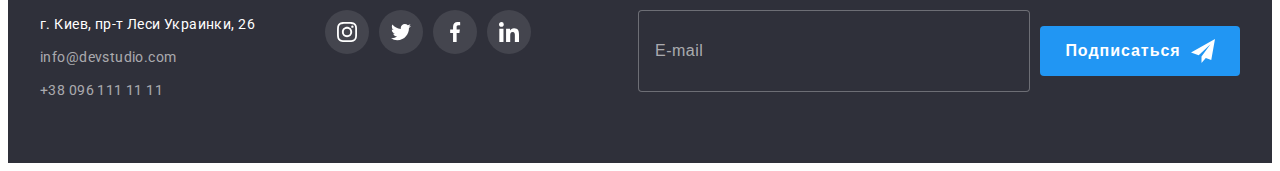
==== commit 192e94cd: "footer end" ====
--- a/index.html
+++ b/index.html
@@ -16,7 +16,6 @@
       crossorigin="anonymous"
       referrerpolicy="no-referrer"
     />
-    <!-- <link rel="stylesheet" href="./css/styles.css" /> -->
     <link rel="stylesheet" href="./css/main.min.css" />
     <link rel="preconnect" href="https://fonts.gstatic.com" crossorigin />
   </head>
@@ -367,11 +366,11 @@
       </section>
     </main>
     <!---------------FOOTER SECTION---------------->
-    <!-- <footer class="footer">
+    <footer class="footer">
       <div class="footer__container container">
         <h2 class="footer__title hidden">Футер</h2>
         <div class="footer__contact">
-          <a href="./index.html" lang="en" class="logo"
+          <a href="./index.html" lang="en" class="logo logo__footer"
             ><span class="logo__accent-blue">Web</span
             ><span class="logo__accent-white">Studio</span></a
           >
@@ -448,7 +447,7 @@
           </form>
         </div>
       </div>
-    </footer> -->
+    </footer>
     <!---------------BACKDROP MODAL SECTION---------------->
     <div class="backdrop is-hidden" data-modal>
       <div class="modal">
--- a/css/main.min.css
+++ b/css/main.min.css
@@ -1 +1 @@
-:root{--background-color: #ffffff;--alternative-background-color: #2f303a;--main-text-color: #212121;--second-text-color: #757575;--alternative-text-color: #ffffff;--active-btn-color: #2196f3;--main-font-weight: 700;--main-font-family: "Roboto", sans-serif;--second-font-family: "Raleway", sans-serif;--default-font-size: 14px;--default-padding: 94px;--default-transition-duration: 250ms;--default-transition-timing-function: cubic-bezier(0.4, 0, 0.2, 1)}.hidden{position:absolute;white-space:nowrap;width:1px;height:1px;overflow:hidden;border:0;padding:0;clip:rect(0 0 0 0);clip-path:inset(50%);margin:-1px}p,h1,h2,h3,h4,h5,h6{margin:0}ul,ol{margin:0;padding:0}button{cursor:pointer}img{display:block;max-width:100%;height:auto;width:100%}body{font-family:var(--main-font-family);font-size:var(--default-font-size);background-color:var(--background-color);color:var(--master-text-color)}.list{list-style:none}.link{text-decoration:none}.section{padding-top:60px;padding-bottom:60px}@media screen and (min-width: 1200px){.section{padding-top:94px;padding-bottom:94px}}.margin-title{margin-bottom:30px}@media screen and (min-width: 1200px){.margin-title{margin-bottom:50px}}.list-flex{display:flex;flex-wrap:wrap;gap:30px}.head__button{height:50px;min-width:200px;font-family:inherit;color:var(--alternative-text-color);background-color:var(--active-btn-color);font-weight:var(--main-font-weight);font-size:16px;line-height:1.87;letter-spacing:.06em;box-shadow:0px 4px 4px rgba(0,0,0,.15);border-radius:4px;cursor:pointer;margin-top:30px;transition-duration:var(--default-transition-duration);transition-timing-function:var(--default-transition-timing-function)}.head__button:hover,.head__button:focus{background-color:#188ce8}.logo{font-family:var(--second-font-family);font-weight:var(--main-font-weight);font-size:24px;line-height:1.17;letter-spacing:.03em;text-decoration:none}@media screen and (min-width: 1200px){.logo{font-size:26px;line-height:1.19}}.logo__accent-blue{color:var(--active-btn-color)}.logo__accent-black{color:#000}.logo__accent-white{color:#fff}.container{width:100%;margin:0 auto;padding:0 15px}@media screen and (min-width: 480px){.container{width:480px}}@media screen and (min-width: 768px){.container{width:768px}}@media screen and (min-width: 1200px){.container{width:1200px}}.backdrop{width:100%;height:100%;background-color:rgba(0,0,0,.5);position:fixed;top:0;transition:opacity var(--default-transition-duration) var(--default-transition-timing-function),visibility var(--default-transition-duration) var(--default-transition-timing-function)}.checkbox__text{font-size:12px;line-height:1.16;letter-spacing:.03em;color:var(--second-text-color);display:flex;align-items:center}@media screen and (min-width: 1200px){.checkbox__text{font-size:var(--default-font-size);line-height:1.71}}.checkbox__text span{width:16px;height:15px;border-radius:2px;border:2px solid #000;margin-right:8px;display:flex;align-items:center;justify-content:center}.checkbox__terms-link{color:var(--active-btn-color);text-decoration-line:underline;margin-left:4px}.checkbox__icon{fill:rgba(0,0,0,0)}.checkbox__check:checked+.checkbox__text span{background:var(--active-btn-color);border:none}.checkbox__check:checked+.checkbox__text .checkbox__icon{fill:#fff}.checkbox{position:relative;display:flex;align-items:center;justify-content:space-evenly;margin-bottom:30px}.backdrop.is-hidden .modal{transform:translate(-50%, -50%) translateX(-150px);opacity:0}.modal__close-btn{background-color:var(--background-color);border:1px solid rgba(0,0,0,.1);border-radius:50%;width:30px;height:30px;position:absolute;top:8px;right:8px}.modal__close-icon{display:flex;width:100%;height:100%;align-items:center;justify-content:center;transition-duration:var(--default-transition-duration);transition-timing-function:var(--default-transition-timing-function)}.modal__close-icon:hover,.modal__close-icon:focus{fill:var(--active-btn-color)}.modal__input{width:100%;height:40px;border:1px solid rgba(33,33,33,.2);border-radius:4px;padding-left:42px;outline:none}.modal__input::placeholder{font-size:var(--default-font-size);line-height:1.14;letter-spacing:.01em;color:rgba(117,117,117,.5)}.modal__input:hover,.modal__input:focus,.modal__input:active{border-color:#2196f3}.modal__input-comment{padding-left:16px;padding-top:12px;height:120px;resize:none}.modal__field{margin-bottom:10px}.modal__icon{position:absolute;left:12px;top:50%;transform:translateY(-50%)}.modal__wrap{position:relative}.modal__wrap:hover .modal__icon,.modal__wrap:focus .modal__icon,.modal__wrap:active .modal__icon{fill:var(--active-btn-color)}.modal__label{font-size:12px;line-height:1.16;letter-spacing:.01em;color:var(--second-text-color);display:block;margin-bottom:4px}.modal__send-btn{display:flex;justify-content:center;align-items:center;margin:auto;height:50px;min-width:200px;font-weight:700;font-size:16px;line-height:1.88;letter-spacing:.06em;background-color:#188ce8;box-shadow:0px 4px 4px rgba(0,0,0,.15);border-radius:4px;border:none;text-align:center;color:var(--alternative-text-color);cursor:pointer;transition-duration:var(--default-transition-duration);transition-timing-function:var(--default-transition-timing-function)}.modal__send-btn:hover,.modal__send-btnfocus{background-color:var(--active-btn-color)}.filter-list{display:flex;flex-wrap:wrap;margin-bottom:40px}@media screen and (min-width: 768px){.filter-list{justify-content:center;margin-bottom:30px}}@media screen and (min-width: 1200px){.filter-list{justify-content:center;margin-bottom:50px}}.filter-item:not(:last-child){margin-right:8px}.filter-button{margin-bottom:15px;background-color:#f5f4fa;font-weight:500;font-size:16px;line-height:1.62;text-align:center;letter-spacing:.03em;border-radius:4px;border:none;outline:none;cursor:pointer;padding:6px 22px;transition-duration:var(--default-transition-duration);transition-timing-function:var(--default-transition-timing-function)}@media screen and (min-width: 1200px){.filter-button{margin-bottom:0px}}.filter-button:hover,.filter-button:focus{color:var(--alternative-text-color);background-color:var(--active-btn-color);box-shadow:0px 3px 1px rgba(0,0,0,.1),0px 1px 2px rgba(0,0,0,.08),0px 2px 2px rgba(0,0,0,.12)}.filter-button-current{color:var(--alternative-text-color);background-color:var(--active-btn-color)}.connect{margin-left:70px}.connect__title,.connect-form__title{font-weight:var(--main-font-weight);font-size:14px;line-height:1.14;letter-spacing:.03em;text-transform:uppercase;color:var(--alternative-text-color);margin-bottom:20px}.connect__socials-item{width:44px;height:44px;margin-right:10px}.connect__socials-item:last-child{margin-right:0}.connect__socials-list{display:flex;justify-content:center}.connect__socials-link{width:100%;height:100%;display:flex;align-items:center;justify-content:center;border-radius:50%;background:rgba(255,255,255,.1);transition-duration:var(--default-transition-duration);transition-timing-function:var(--default-transition-timing-function)}.connect__socials-link:hover,.connect__socials-link:focus{background-color:var(--active-btn-color)}.connect__socials-link:hover .connect-socials-icon,.connect__socials-link:focus .connect-socials-icon{fill:var(--background-color)}.connect__socials-icon{fill:#fff;transition-duration:var(--default-transition-duration);transition-timing-function:var(--default-transition-timing-function)}.connect-form{margin-left:93px}.connect-form .connect-form__field{display:flex;flex-direction:row;align-items:center}.connect-form__input{background-color:#2f303a;color:var(--background-color);font-weight:400;font-size:16px;line-height:1.3;letter-spacing:.03em;width:358px;height:50px;padding:15px 16px;border:1px solid rgba(255,255,255,.3);border-radius:4px;transition-duration:var(--default-transition-duration);transition-timing-function:var(--default-transition-timing-function)}.connect-form__input::placeholder{font-weight:400;font-size:16px;line-height:1.3;letter-spacing:.03em;color:rgba(255,255,255,.6)}.connect-form__input:focus,.connect-form__input:hover{border-color:var(--active-btn-color);outline:none}.connect-form__input:focus-visible{border-color:var(--active-btn-color)}.connect-form__btn{display:flex;align-items:center;justify-content:center;border:1px solid rgba(0,0,0,0);text-align:center;padding:0;min-width:200px;height:50px;border-radius:4px;margin-left:10px;fill:#fff;color:var(--background-color);background-color:var(--active-btn-color);font-weight:700;font-size:16px;line-height:1.87;letter-spacing:.06em;cursor:pointer;transition-property:color,background-color;transition-duration:var(--default-transition-duration);transition-timing-function:var(--default-transition-timing-function)}.connect-form__btn:hover,.connect-form__btn:focus{box-shadow:0px 4px 4px rgba(0,0,0,.15);color:var(--active-btn-color);background-color:var(--background-color);border:1px solid rgba(0,0,0,0);fill:var(--active-btn-color)}.connect-form__btn:hover .connect-form-icon,.connect-form__btn:focus .connect-form-icon{fill:var(--active-btn-color)}.connect-form__icon{margin-left:10px}.top-text{font-size:28px;font-weight:700;line-height:1.18;letter-spacing:.03em;text-align:center}@media screen and (min-width: 1200px){.top-text{font-size:36px;line-height:1.16}}.header{border-bottom:1px solid #ececec}@media screen and (max-width: 767px){.header{position:relative}}.logo__header{padding:16px 0}@media screen and (min-width: 768px){.logo__header{display:flex;margin-right:88px}}@media screen and (min-width: 1200px){.logo__header{margin-right:93px}}.page__nav{display:flex;align-items:center}.menu__btn{position:fixed;top:10px;right:15px;padding:0;background-color:rgba(0,0,0,0);border:none;cursor:pointer;z-index:10}.menu__btn .close-menu__icon{display:none}.menu__btn .menu__icon{transition-duration:var(--default-transition-duration);transition-timing-function:var(--default-transition-timing-function)}.menu__btn.is-open .close-menu__icon{display:block;transition-duration:var(--default-transition-duration);transition-timing-function:var(--default-transition-timing-function)}.menu__btn.is-open .menu__icon{display:none}.menu__btn:hover .menu__icon,.menu__btn:focus .menu__icon{fill:var(--active-btn-color)}.menu__btn:hover .close-menu__icon,.menu__btn:focus .close-menu__icon{fill:var(--active-btn-color)}@media screen and (min-width: 768px){.menu__btn{display:none}}@media screen and (max-width: 767px){.mobile__cont{display:none;position:fixed;top:0;left:0;width:100%;height:100%;padding:48px 40px;background-color:var(--background-color)}}.mobile__cont.is-open{display:flex;flex-direction:column;z-index:1}@media screen and (min-width: 768px){.mobile__cont{display:flex;width:100%}}@media screen and (min-width: 768px){.navigation__list{display:flex;align-items:center}}.navigation__link{color:var(--second-text-color);font-weight:500;font-size:40px;line-height:1.17;letter-spacing:.02em;transition:color var(--default-transition-duration) var(--default-transition-timing-function)}.navigation__link:hover,.navigation__link:focus{color:var(--active-btn-color)}@media screen and (min-width: 768px){.navigation__link{padding:32px 0;font-size:14px;line-height:1.14}}.navigation__link--current{color:var(--active-btn-color)}@media screen and (min-width: 768px){.navigation__link--current{position:relative}.navigation__link--current::after{content:"";position:absolute;bottom:0;display:block;width:100%;height:4px;border-radius:2px;background-color:var(--active-btn-color)}.navigation__link--current:hover::after,.navigation__link--current:focus::after{animation:scaleline var(--default-transition-duration) var(--default-transition-timing-function)}@keyframes scaleline{0%{transform:scale(0)}100%{transform:scale(1)}}}@media screen and (max-width: 767px){.navigation__item+.navigation__item{margin-top:32px}}@media screen and (min-width: 768px){.navigation__item+.navigation__item{margin-left:50px}}@media screen and (max-width: 767px){.contacts__list{display:flex;flex-direction:column-reverse;margin-top:auto}}@media screen and (min-width: 768px){.contacts__list{margin-left:auto}}@media screen and (min-width: 1200px){.contacts__list{display:flex}}.contacts__icon{display:none}@media screen and (min-width: 768px){.contacts__icon{display:block;margin-right:10px;fill:var(--main-text-color);transition:fill var(--default-transition-duration) var(--default-transition-timing-function)}.contacts__link:hover .contacts__icon,.contacts__link:focus .contacts__icon{fill:currentColor}}.contacts__link{color:var(--main-text-color);font-weight:500;font-size:24px;line-height:1.17;letter-spacing:.02em;transition:color var(--default-transition-duration) var(--default-transition-timing-function)}.contacts__link:hover,.contacts__link:focus{color:var(--accent-color)}@media screen and (min-width: 768px){.contacts__link{display:flex;align-items:center;font-size:12px}}@media screen and (min-width: 1200px){.contacts__link{font-size:14px;line-height:1.14}}@media screen and (min-width: 768px){.mail__link{padding:20px 0 5px 0}}@media screen and (min-width: 1200px){.mail__link{padding:32px 0}}@media screen and (max-width: 767px){.tel__link{color:var(--active-btn-color);font-weight:500;font-size:34px;line-height:1.18}}@media screen and (min-width: 768px){.tel__link{padding:5px 0 20px 0}}@media screen and (min-width: 1200px){.tel__link{padding:32px 0}}@media screen and (max-width: 767px){.contacts__item+.contacts__item{margin-bottom:32px}}@media screen and (min-width: 1200px){.contacts__item+.contacts__item{margin-left:30px}}.social-mob__list{display:flex;margin-top:64px}@media screen and (min-width: 768px){.social-mob__list{display:none}}.social-mob__item+.social-mob__item{position:relative;margin-left:20px}.social-mob__item+.social-mob__item::before{position:absolute;left:-10px;content:"";display:block;height:100%;border-right:1px solid rgba(33,33,33,.2)}.social-mob__link{color:var(--active-btn-color);font-weight:500;font-size:18px;line-height:1.22;letter-spacing:.02em}.head{height:600px;max-width:1600px;text-align:center;padding-top:200px;padding-bottom:200px;background-color:rgba(47,48,58,.4);margin:0 auto;background-image:linear-gradient(rgba(47, 48, 58, 0.4), rgba(47, 48, 58, 0.4)),url(../images/hero-bg.jpg);background-repeat:no-repeat;background-position:center;background-size:cover}.head__title{font-size:26px;font-weight:900;line-height:1.61;letter-spacing:.06em;text-align:center;color:var(--alternative-text-color);text-transform:uppercase}@media screen and (min-width: 1200px){.head__title{font-size:44px;line-height:1.36}}@media screen and (min-width: 1200px){.hero{padding-bottom:0px}}.hero__title{font-weight:var(--main-font-weight);line-height:1.14;letter-spacing:.03em;text-transform:uppercase;margin-bottom:10px}.hero__text{line-height:1.71;letter-spacing:.03em}.hero__item{width:100%}@media screen and (min-width: 768px){.hero__item{width:calc((100% - 30px)/2)}}@media screen and (min-width: 1200px){.hero__item{width:calc((100% - 90px)/4)}}.hero__container{height:120px;margin-bottom:30px}.hero__link{width:100%;height:100%;background:#f5f4fa;border-radius:4px;display:flex;align-items:center;justify-content:center}.photo{display:none}@media screen and (min-width: 1200px){.photo{display:inherit}}.photo__list{display:flex;margin-top:50px;margin-left:-30px}.photo__item{flex-basis:calc(33.3333333333% - 30px);margin-left:30px;position:relative}.photo__text{position:absolute;bottom:0;width:100%;text-align:center;background:rgba(47,48,58,.8);padding:27px 0;color:var(--alternative-text-color);font-weight:700;font-size:14px;line-height:1.14;text-align:center;letter-spacing:.03em;text-transform:uppercase}.team{background-color:#f5f4fa}.workers{padding-top:30px;padding-bottom:30px}.team__item{background-color:var(--background-color);box-shadow:0px 1px 3px rgba(0,0,0,.12),0px 1px 1px rgba(0,0,0,.14),0px 2px 1px rgba(0,0,0,.2);border-radius:0px 0px 4px 4px;width:100%}@media screen and (min-width: 768px){.team__item{width:calc((100% - 30px)/2)}}@media screen and (min-width: 1200px){.team__item{width:calc((100% - 90px)/4)}}.workers__title{font-weight:500;font-size:16px;line-height:1.19;text-align:center;letter-spacing:.03em;margin-bottom:10px}.workers__text{color:var(--second-text-color);font-size:16px;line-height:1.19;text-align:center;letter-spacing:.03em;margin-bottom:16px}.workers__item{width:44px;height:44px;margin-right:10px}.workers__socials-list{display:flex;justify-content:center}.workers__socials-item:last-child{margin-right:0}.workers__socials-link{width:100%;height:100%;display:flex;align-items:center;justify-content:center;border-radius:50%;transition-duration:var(--default-transition-duration);transition-timing-function:var(--default-transition-timing-function)}.workers__socials-link:hover,.workers__socials-link:focus{background-color:var(--active-btn-color)}.workers__socials-link:hover .workers__socials-icon,.workers__socials-link:focus .workers__socials-icon{fill:var(--background-color)}.workers__socials-icon{fill:#afb1b8;transition-duration:var(--default-transition-duration);transition-timing-function:var(--default-transition-timing-function)}.clients__item{width:100%;width:calc((100% - 30px)/2);height:92px}@media screen and (min-width: 768px){.clients__item{width:calc((100% - 60px)/3)}}@media screen and (min-width: 1200px){.clients__item{width:calc((100% - 150px)/6)}}.clients__item-link{width:100%;height:100%;border:1px solid #afb1b8;border-radius:4px;display:flex;align-items:center;justify-content:center;transition-duration:var(--default-transition-duration);transition-timing-function:var(--default-transition-timing-function)}.clients__item-link:hover,.clients__item-link:focus{border:1px solid var(--active-btn-color)}.clients__item-link:hover .clients__logo,.clients__item-link:focus .clients__logo{fill:var(--active-btn-color)}.clients__logo{fill:#afb1b8;transition-duration:var(--default-transition-duration);transition-timing-function:var(--default-transition-timing-function)}.footer{background-color:var(--alternative-background-color);padding-top:60px;padding-bottom:60px}.footer__container{display:flex;align-items:baseline}.adress__list{color:var(--alternative-text-color);font-style:normal;line-height:1.71;letter-spacing:.03em;margin-top:20px}.adress__item:not(:last-child){margin-bottom:9px}.adress__link-map{color:inherit;transition-duration:var(--default-transition-duration);transition-timing-function:var(--default-transition-timing-function)}.adress__link-map:hover,.adress__link-map:focus{color:#2196f3}.adress__link{color:rgba(255,255,255,.6);transition-duration:var(--default-transition-duration);transition-timing-function:var(--default-transition-timing-function)}.adress__linkhover,.adress__link:focus{color:#2196f3}.modal{width:450px;min-height:609px;background-color:var(--background-color);border-radius:5px;position:absolute;top:50%;left:50%;transform:translate(-50%, -50%) translateX(0px);opacity:1;transition:transform var(--default-transition-duration) var(--default-transition-timing-function),opacity var(--default-transition-duration) var(--default-transition-timing-function);padding:40px}@media screen and (min-width: 1200px){.modal{width:528px;min-height:581px}}.is-hidden{visibility:hidden;opacity:0;pointer-events:0}.no-scroll{overflow:hidden}.modal__title{font-weight:var(--main-font-weight);font-size:20px;line-height:1.15;text-align:center;letter-spacing:.03em;color:var(--main-text-color);margin-bottom:12px}.portfolio-link{display:flex;flex-direction:column;height:100%}.portfolio-item{width:100%}@media screen and (min-width: 768px){.portfolio-item{width:calc((100% - 30px)/2)}}@media screen and (min-width: 1200px){.portfolio-item{width:calc((100% - 60px)/3)}}.portfolio-item:hover .portfolio-description{transform:translate(0)}.portfolio-item:hover{box-shadow:0px 1px 1px rgba(0,0,0,.12),0px 4px 4px rgba(0,0,0,.06),1px 4px 6px rgba(0,0,0,.16);transition-duration:var(--default-transition-duration);transition-timing-function:var(--default-transition-timing-function)}.portfolio-wrap{position:relative;overflow:hidden}.portfolio-description{position:absolute;top:0;padding:63px 24px;background:rgba(33,150,243,.9);font-size:18px;line-height:1.55;letter-spacing:.03em;color:var(--alternative-text-color);height:100%;transform:translateY(100%);transition:transform var(--default-transition-duration) linear;transition-timing-function:var(--default-transition-timing-function)}.portfolio-text-wrapper{padding:20px 24px;border:1px solid #eee;border-top:none;flex-grow:1}.portfolio-title{color:var(--main-text-color);font-weight:var(--main-font-weight);font-size:18px;line-height:2;letter-spacing:.06em;margin-bottom:4px}.portfolio-text{color:var(--second-text-color);font-size:16px;line-height:1.88x;letter-spacing:.03em}/*# sourceMappingURL=main.min.css.map */+:root{--background-color: #ffffff;--alternative-background-color: #2f303a;--main-text-color: #212121;--second-text-color: #757575;--alternative-text-color: #ffffff;--active-btn-color: #2196f3;--main-font-weight: 700;--main-font-family: "Roboto", sans-serif;--second-font-family: "Raleway", sans-serif;--default-font-size: 14px;--default-padding: 94px;--default-transition-duration: 250ms;--default-transition-timing-function: cubic-bezier(0.4, 0, 0.2, 1)}.hidden{position:absolute;white-space:nowrap;width:1px;height:1px;overflow:hidden;border:0;padding:0;clip:rect(0 0 0 0);clip-path:inset(50%);margin:-1px}p,h1,h2,h3,h4,h5,h6{margin:0}ul,ol{margin:0;padding:0}button{cursor:pointer}img{display:block;max-width:100%;height:auto;width:100%}body{font-family:var(--main-font-family);font-size:var(--default-font-size);background-color:var(--background-color);color:var(--master-text-color)}.list{list-style:none}.link{text-decoration:none}.section{padding-top:60px;padding-bottom:60px}@media screen and (min-width: 1200px){.section{padding-top:94px;padding-bottom:94px}}.margin-title{margin-bottom:30px}@media screen and (min-width: 1200px){.margin-title{margin-bottom:50px}}.list-flex{display:flex;flex-wrap:wrap;gap:30px}.head__button{height:50px;min-width:200px;font-family:inherit;color:var(--alternative-text-color);background-color:var(--active-btn-color);font-weight:var(--main-font-weight);font-size:16px;line-height:1.87;letter-spacing:.06em;box-shadow:0px 4px 4px rgba(0,0,0,.15);border-radius:4px;cursor:pointer;margin-top:30px;transition-duration:var(--default-transition-duration);transition-timing-function:var(--default-transition-timing-function)}.head__button:hover,.head__button:focus{background-color:#188ce8}.logo{font-family:var(--second-font-family);font-weight:var(--main-font-weight);font-size:24px;line-height:1.17;letter-spacing:.03em;text-decoration:none}@media screen and (min-width: 1200px){.logo{font-size:26px;line-height:1.19}}.logo__accent-blue{color:var(--active-btn-color)}.logo__accent-black{color:#000}.logo__accent-white{color:#fff}.container{width:100%;margin:0 auto;padding:0 15px}@media screen and (min-width: 480px){.container{width:480px}}@media screen and (min-width: 768px){.container{width:768px}}@media screen and (min-width: 1200px){.container{width:1200px}}.backdrop{width:100%;height:100%;background-color:rgba(0,0,0,.5);position:fixed;top:0;transition:opacity var(--default-transition-duration) var(--default-transition-timing-function),visibility var(--default-transition-duration) var(--default-transition-timing-function)}.checkbox__text{font-size:12px;line-height:1.16;letter-spacing:.03em;color:var(--second-text-color);display:flex;align-items:center}@media screen and (min-width: 1200px){.checkbox__text{font-size:var(--default-font-size);line-height:1.71}}.checkbox__text span{width:16px;height:15px;border-radius:2px;border:2px solid #000;margin-right:8px;display:flex;align-items:center;justify-content:center}.checkbox__terms-link{color:var(--active-btn-color);text-decoration-line:underline;margin-left:4px}.checkbox__icon{fill:rgba(0,0,0,0)}.checkbox__check:checked+.checkbox__text span{background:var(--active-btn-color);border:none}.checkbox__check:checked+.checkbox__text .checkbox__icon{fill:#fff}.checkbox{position:relative;display:flex;align-items:center;justify-content:space-evenly;margin-bottom:30px}.backdrop.is-hidden .modal{transform:translate(-50%, -50%) translateX(-150px);opacity:0}.modal__close-btn{background-color:var(--background-color);border:1px solid rgba(0,0,0,.1);border-radius:50%;width:30px;height:30px;position:absolute;top:8px;right:8px}.modal__close-icon{display:flex;width:100%;height:100%;align-items:center;justify-content:center;transition-duration:var(--default-transition-duration);transition-timing-function:var(--default-transition-timing-function)}.modal__close-icon:hover,.modal__close-icon:focus{fill:var(--active-btn-color)}.modal__input{width:100%;height:40px;border:1px solid rgba(33,33,33,.2);border-radius:4px;padding-left:42px;outline:none}.modal__input::placeholder{font-size:var(--default-font-size);line-height:1.14;letter-spacing:.01em;color:rgba(117,117,117,.5)}.modal__input:hover,.modal__input:focus,.modal__input:active{border-color:#2196f3}.modal__input-comment{padding-left:16px;padding-top:12px;height:120px;resize:none}.modal__field{margin-bottom:10px}.modal__icon{position:absolute;left:12px;top:50%;transform:translateY(-50%)}.modal__wrap{position:relative}.modal__wrap:hover .modal__icon,.modal__wrap:focus .modal__icon,.modal__wrap:active .modal__icon{fill:var(--active-btn-color)}.modal__label{font-size:12px;line-height:1.16;letter-spacing:.01em;color:var(--second-text-color);display:block;margin-bottom:4px}.modal__send-btn{display:flex;justify-content:center;align-items:center;margin:auto;height:50px;min-width:200px;font-weight:700;font-size:16px;line-height:1.88;letter-spacing:.06em;background-color:#188ce8;box-shadow:0px 4px 4px rgba(0,0,0,.15);border-radius:4px;border:none;text-align:center;color:var(--alternative-text-color);cursor:pointer;transition-duration:var(--default-transition-duration);transition-timing-function:var(--default-transition-timing-function)}.modal__send-btn:hover,.modal__send-btnfocus{background-color:var(--active-btn-color)}.filter-list{display:flex;flex-wrap:wrap;margin-bottom:40px}@media screen and (min-width: 768px){.filter-list{justify-content:center;margin-bottom:30px}}@media screen and (min-width: 1200px){.filter-list{justify-content:center;margin-bottom:50px}}.filter-item:not(:last-child){margin-right:8px}.filter-button{margin-bottom:15px;background-color:#f5f4fa;font-weight:500;font-size:16px;line-height:1.62;text-align:center;letter-spacing:.03em;border-radius:4px;border:none;outline:none;cursor:pointer;padding:6px 22px;transition-duration:var(--default-transition-duration);transition-timing-function:var(--default-transition-timing-function)}@media screen and (min-width: 1200px){.filter-button{margin-bottom:0px}}.filter-button:hover,.filter-button:focus{color:var(--alternative-text-color);background-color:var(--active-btn-color);box-shadow:0px 3px 1px rgba(0,0,0,.1),0px 1px 2px rgba(0,0,0,.08),0px 2px 2px rgba(0,0,0,.12)}.filter-button-current{color:var(--alternative-text-color);background-color:var(--active-btn-color)}@media screen and (max-width: 767px){.connect{margin-bottom:60px}}@media screen and (min-width: 768px){.connect{margin-left:165px}}@media screen and (min-width: 1200px){.connect{margin-left:70px}}.connect__title,.connect-form__title{font-weight:var(--main-font-weight);font-size:14px;line-height:1.14;letter-spacing:.03em;text-transform:uppercase;color:var(--alternative-text-color);margin-bottom:20px}.connect__socials-item{width:44px;height:44px;margin-right:10px}.connect__socials-item:last-child{margin-right:0}.connect__socials-list{display:flex;justify-content:center}.connect__socials-link{width:100%;height:100%;display:flex;align-items:center;justify-content:center;border-radius:50%;background:rgba(255,255,255,.1);transition-duration:var(--default-transition-duration);transition-timing-function:var(--default-transition-timing-function)}.connect__socials-link:hover,.connect__socials-link:focus{background-color:var(--active-btn-color)}.connect__socials-link:hover .connect-socials-icon,.connect__socials-link:focus .connect-socials-icon{fill:var(--background-color)}.connect__socials-icon{fill:#fff;transition-duration:var(--default-transition-duration);transition-timing-function:var(--default-transition-timing-function)}@media screen and (min-width: 1200px){.connect-form{margin-left:auto}}@media screen and (min-width: 1200px){.connect-form__wrap{display:flex}}@media screen and (min-width: 1200px){.connect-form .connect-form__field{display:flex;flex-direction:row;align-items:center}}.connect-form__input{background-color:#2f303a;color:var(--background-color);font-weight:400;font-size:16px;line-height:1.3;letter-spacing:.03em;width:100%;height:50px;padding:15px 16px;border:1px solid rgba(255,255,255,.3);border-radius:4px;transition-duration:var(--default-transition-duration);transition-timing-function:var(--default-transition-timing-function)}.connect-form__input::placeholder{font-weight:400;font-size:16px;line-height:1.3;letter-spacing:.03em;color:rgba(255,255,255,.6)}.connect-form__input:focus,.connect-form__input:hover{border-color:var(--active-btn-color);outline:none}.connect-form__input:focus-visible{border-color:var(--active-btn-color)}@media screen and (min-width: 480px){.connect-form__input{width:450px}}@media screen and (max-width: 1199px){.connect-form__input{margin-bottom:20px}}@media screen and (min-width: 1200px){.connect-form__input{width:358px}}.connect-form__btn{display:flex;align-items:center;justify-content:center;border:1px solid rgba(0,0,0,0);text-align:center;padding:0;min-width:200px;height:50px;border-radius:4px;margin-left:10px;fill:#fff;color:var(--background-color);background-color:var(--active-btn-color);font-weight:700;font-size:16px;line-height:1.87;letter-spacing:.06em;cursor:pointer;transition-property:color,background-color;transition-duration:var(--default-transition-duration);transition-timing-function:var(--default-transition-timing-function)}.connect-form__btn:hover,.connect-form__btn:focus{box-shadow:0px 4px 4px rgba(0,0,0,.15);color:var(--active-btn-color);background-color:var(--background-color);border:1px solid rgba(0,0,0,0);fill:var(--active-btn-color)}.connect-form__btn:hover .connect-form-icon,.connect-form__btn:focus .connect-form-icon{fill:var(--active-btn-color)}@media screen and (max-width: 1199px){.connect-form__btn{margin:0 auto}}.connect-form__icon{margin-left:10px}.top-text{font-size:28px;font-weight:700;line-height:1.18;letter-spacing:.03em;text-align:center}@media screen and (min-width: 1200px){.top-text{font-size:36px;line-height:1.16}}.header{border-bottom:1px solid #ececec}@media screen and (max-width: 767px){.header{position:relative}}.logo__header{padding:16px 0}@media screen and (min-width: 768px){.logo__header{display:flex;margin-right:88px}}@media screen and (min-width: 1200px){.logo__header{margin-right:93px}}.page__nav{display:flex;align-items:center}.menu__btn{position:fixed;top:10px;right:15px;padding:0;background-color:rgba(0,0,0,0);border:none;cursor:pointer;z-index:10}.menu__btn .close-menu__icon{display:none}.menu__btn .menu__icon{transition-duration:var(--default-transition-duration);transition-timing-function:var(--default-transition-timing-function)}.menu__btn.is-open .close-menu__icon{display:block;transition-duration:var(--default-transition-duration);transition-timing-function:var(--default-transition-timing-function)}.menu__btn.is-open .menu__icon{display:none}.menu__btn:hover .menu__icon,.menu__btn:focus .menu__icon{fill:var(--active-btn-color)}.menu__btn:hover .close-menu__icon,.menu__btn:focus .close-menu__icon{fill:var(--active-btn-color)}@media screen and (min-width: 768px){.menu__btn{display:none}}@media screen and (max-width: 767px){.mobile__cont{display:none;position:fixed;top:0;left:0;width:100%;height:100%;padding:48px 40px;background-color:var(--background-color)}}.mobile__cont.is-open{display:flex;flex-direction:column;z-index:1}@media screen and (min-width: 768px){.mobile__cont{display:flex;width:100%}}@media screen and (min-width: 768px){.navigation__list{display:flex;align-items:center}}.navigation__link{color:var(--second-text-color);font-weight:500;font-size:40px;line-height:1.17;letter-spacing:.02em;transition:color var(--default-transition-duration) var(--default-transition-timing-function)}.navigation__link:hover,.navigation__link:focus{color:var(--active-btn-color)}@media screen and (min-width: 768px){.navigation__link{padding:32px 0;font-size:14px;line-height:1.14}}.navigation__link--current{color:var(--active-btn-color)}@media screen and (min-width: 768px){.navigation__link--current{position:relative}.navigation__link--current::after{content:"";position:absolute;bottom:0;display:block;width:100%;height:4px;border-radius:2px;background-color:var(--active-btn-color)}.navigation__link--current:hover::after,.navigation__link--current:focus::after{animation:scaleline var(--default-transition-duration) var(--default-transition-timing-function)}@keyframes scaleline{0%{transform:scale(0)}100%{transform:scale(1)}}}@media screen and (max-width: 767px){.navigation__item+.navigation__item{margin-top:32px}}@media screen and (min-width: 768px){.navigation__item+.navigation__item{margin-left:50px}}@media screen and (max-width: 767px){.contacts__list{display:flex;flex-direction:column-reverse;margin-top:auto}}@media screen and (min-width: 768px){.contacts__list{margin-left:auto}}@media screen and (min-width: 1200px){.contacts__list{display:flex}}.contacts__icon{display:none}@media screen and (min-width: 768px){.contacts__icon{display:block;margin-right:10px;fill:var(--main-text-color);transition:fill var(--default-transition-duration) var(--default-transition-timing-function)}.contacts__link:hover .contacts__icon,.contacts__link:focus .contacts__icon{fill:currentColor}}.contacts__link{color:var(--main-text-color);font-weight:500;font-size:24px;line-height:1.17;letter-spacing:.02em;transition:color var(--default-transition-duration) var(--default-transition-timing-function)}.contacts__link:hover,.contacts__link:focus{color:var(--accent-color)}@media screen and (min-width: 768px){.contacts__link{display:flex;align-items:center;font-size:12px}}@media screen and (min-width: 1200px){.contacts__link{font-size:14px;line-height:1.14}}@media screen and (min-width: 768px){.mail__link{padding:20px 0 5px 0}}@media screen and (min-width: 1200px){.mail__link{padding:32px 0}}@media screen and (max-width: 767px){.tel__link{color:var(--active-btn-color);font-weight:500;font-size:34px;line-height:1.18}}@media screen and (min-width: 768px){.tel__link{padding:5px 0 20px 0}}@media screen and (min-width: 1200px){.tel__link{padding:32px 0}}@media screen and (max-width: 767px){.contacts__item+.contacts__item{margin-bottom:32px}}@media screen and (min-width: 1200px){.contacts__item+.contacts__item{margin-left:30px}}.social-mob__list{display:flex;margin-top:64px}@media screen and (min-width: 768px){.social-mob__list{display:none}}.social-mob__item+.social-mob__item{position:relative;margin-left:20px}.social-mob__item+.social-mob__item::before{position:absolute;left:-10px;content:"";display:block;height:100%;border-right:1px solid rgba(33,33,33,.2)}.social-mob__link{color:var(--active-btn-color);font-weight:500;font-size:18px;line-height:1.22;letter-spacing:.02em}.head{height:600px;max-width:1600px;text-align:center;padding-top:200px;padding-bottom:200px;background-color:rgba(47,48,58,.4);margin:0 auto;background-image:linear-gradient(rgba(47, 48, 58, 0.4), rgba(47, 48, 58, 0.4)),url(../images/hero-bg.jpg);background-repeat:no-repeat;background-position:center;background-size:cover}.head__title{font-size:26px;font-weight:900;line-height:1.61;letter-spacing:.06em;text-align:center;color:var(--alternative-text-color);text-transform:uppercase}@media screen and (min-width: 1200px){.head__title{font-size:44px;line-height:1.36}}@media screen and (min-width: 1200px){.hero{padding-bottom:0px}}.hero__title{font-weight:var(--main-font-weight);line-height:1.14;letter-spacing:.03em;text-transform:uppercase;margin-bottom:10px}.hero__text{line-height:1.71;letter-spacing:.03em}.hero__item{width:100%}@media screen and (min-width: 768px){.hero__item{width:calc((100% - 30px)/2)}}@media screen and (min-width: 1200px){.hero__item{width:calc((100% - 90px)/4)}}.hero__container{height:120px;margin-bottom:30px}.hero__link{width:100%;height:100%;background:#f5f4fa;border-radius:4px;display:flex;align-items:center;justify-content:center}.photo{display:none}@media screen and (min-width: 1200px){.photo{display:inherit}}.photo__list{display:flex;margin-top:50px;margin-left:-30px}.photo__item{flex-basis:calc(33.3333333333% - 30px);margin-left:30px;position:relative}.photo__text{position:absolute;bottom:0;width:100%;text-align:center;background:rgba(47,48,58,.8);padding:27px 0;color:var(--alternative-text-color);font-weight:700;font-size:14px;line-height:1.14;text-align:center;letter-spacing:.03em;text-transform:uppercase}.team{background-color:#f5f4fa}.workers{padding-top:30px;padding-bottom:30px}.team__item{background-color:var(--background-color);box-shadow:0px 1px 3px rgba(0,0,0,.12),0px 1px 1px rgba(0,0,0,.14),0px 2px 1px rgba(0,0,0,.2);border-radius:0px 0px 4px 4px;width:100%}@media screen and (min-width: 768px){.team__item{width:calc((100% - 30px)/2)}}@media screen and (min-width: 1200px){.team__item{width:calc((100% - 90px)/4)}}.workers__title{font-weight:500;font-size:16px;line-height:1.19;text-align:center;letter-spacing:.03em;margin-bottom:10px}.workers__text{color:var(--second-text-color);font-size:16px;line-height:1.19;text-align:center;letter-spacing:.03em;margin-bottom:16px}.workers__item{width:44px;height:44px;margin-right:10px}.workers__socials-list{display:flex;justify-content:center}.workers__socials-item:last-child{margin-right:0}.workers__socials-link{width:100%;height:100%;display:flex;align-items:center;justify-content:center;border-radius:50%;transition-duration:var(--default-transition-duration);transition-timing-function:var(--default-transition-timing-function)}.workers__socials-link:hover,.workers__socials-link:focus{background-color:var(--active-btn-color)}.workers__socials-link:hover .workers__socials-icon,.workers__socials-link:focus .workers__socials-icon{fill:var(--background-color)}.workers__socials-icon{fill:#afb1b8;transition-duration:var(--default-transition-duration);transition-timing-function:var(--default-transition-timing-function)}.clients__item{width:100%;width:calc((100% - 30px)/2);height:92px}@media screen and (min-width: 768px){.clients__item{width:calc((100% - 60px)/3)}}@media screen and (min-width: 1200px){.clients__item{width:calc((100% - 150px)/6)}}.clients__item-link{width:100%;height:100%;border:1px solid #afb1b8;border-radius:4px;display:flex;align-items:center;justify-content:center;transition-duration:var(--default-transition-duration);transition-timing-function:var(--default-transition-timing-function)}.clients__item-link:hover,.clients__item-link:focus{border:1px solid var(--active-btn-color)}.clients__item-link:hover .clients__logo,.clients__item-link:focus .clients__logo{fill:var(--active-btn-color)}.clients__logo{fill:#afb1b8;transition-duration:var(--default-transition-duration);transition-timing-function:var(--default-transition-timing-function)}.footer{background-color:var(--alternative-background-color);padding:60px 0}@media screen and (max-width: 1199px){.footer__container{text-align:center}}@media screen and (min-width: 768px){.footer__container{display:flex;align-items:baseline;justify-content:center;flex-wrap:wrap}}@media screen and (min-width: 1200px){.footer__container{flex-wrap:nowrap}}.logo__footer{display:block;margin-bottom:20px}.adress__list{color:var(--alternative-text-color);font-style:normal;line-height:1.71;letter-spacing:.03em;margin-top:20px}@media screen and (max-width: 1199px){.adress__list{width:232px;margin:0 auto 60px auto;text-align:center}}.adress__item+.adress__item{margin-top:8px}@media screen and (min-width: 1200px){.adress__item+.adress__item{margin-top:9px}}.adress__link-map{color:inherit;transition-duration:var(--default-transition-duration);transition-timing-function:var(--default-transition-timing-function)}.adress__link-map:hover,.adress__link-map:focus{color:#2196f3}.adress__link{color:rgba(255,255,255,.6);transition-duration:var(--default-transition-duration);transition-timing-function:var(--default-transition-timing-function)}.adress__linkhover,.adress__link:focus{color:#2196f3}.modal{width:450px;min-height:609px;background-color:var(--background-color);border-radius:5px;position:absolute;top:50%;left:50%;transform:translate(-50%, -50%) translateX(0px);opacity:1;transition:transform var(--default-transition-duration) var(--default-transition-timing-function),opacity var(--default-transition-duration) var(--default-transition-timing-function);padding:40px}@media screen and (min-width: 1200px){.modal{width:528px;min-height:581px}}.is-hidden{visibility:hidden;opacity:0;pointer-events:0}.no-scroll{overflow:hidden}.modal__title{font-weight:var(--main-font-weight);font-size:20px;line-height:1.15;text-align:center;letter-spacing:.03em;color:var(--main-text-color);margin-bottom:12px}.portfolio-link{display:flex;flex-direction:column;height:100%}.portfolio-item{width:100%}@media screen and (min-width: 768px){.portfolio-item{width:calc((100% - 30px)/2)}}@media screen and (min-width: 1200px){.portfolio-item{width:calc((100% - 60px)/3)}}.portfolio-item:hover .portfolio-description{transform:translate(0)}.portfolio-item:hover{box-shadow:0px 1px 1px rgba(0,0,0,.12),0px 4px 4px rgba(0,0,0,.06),1px 4px 6px rgba(0,0,0,.16);transition-duration:var(--default-transition-duration);transition-timing-function:var(--default-transition-timing-function)}.portfolio-wrap{position:relative;overflow:hidden}.portfolio-description{position:absolute;top:0;padding:63px 24px;background:rgba(33,150,243,.9);font-size:18px;line-height:1.55;letter-spacing:.03em;color:var(--alternative-text-color);height:100%;transform:translateY(100%);transition:transform var(--default-transition-duration) linear;transition-timing-function:var(--default-transition-timing-function)}.portfolio-text-wrapper{padding:20px 24px;border:1px solid #eee;border-top:none;flex-grow:1}.portfolio-title{color:var(--main-text-color);font-weight:var(--main-font-weight);font-size:18px;line-height:2;letter-spacing:.06em;margin-bottom:4px}.portfolio-text{color:var(--second-text-color);font-size:16px;line-height:1.88x;letter-spacing:.03em}/*# sourceMappingURL=main.min.css.map */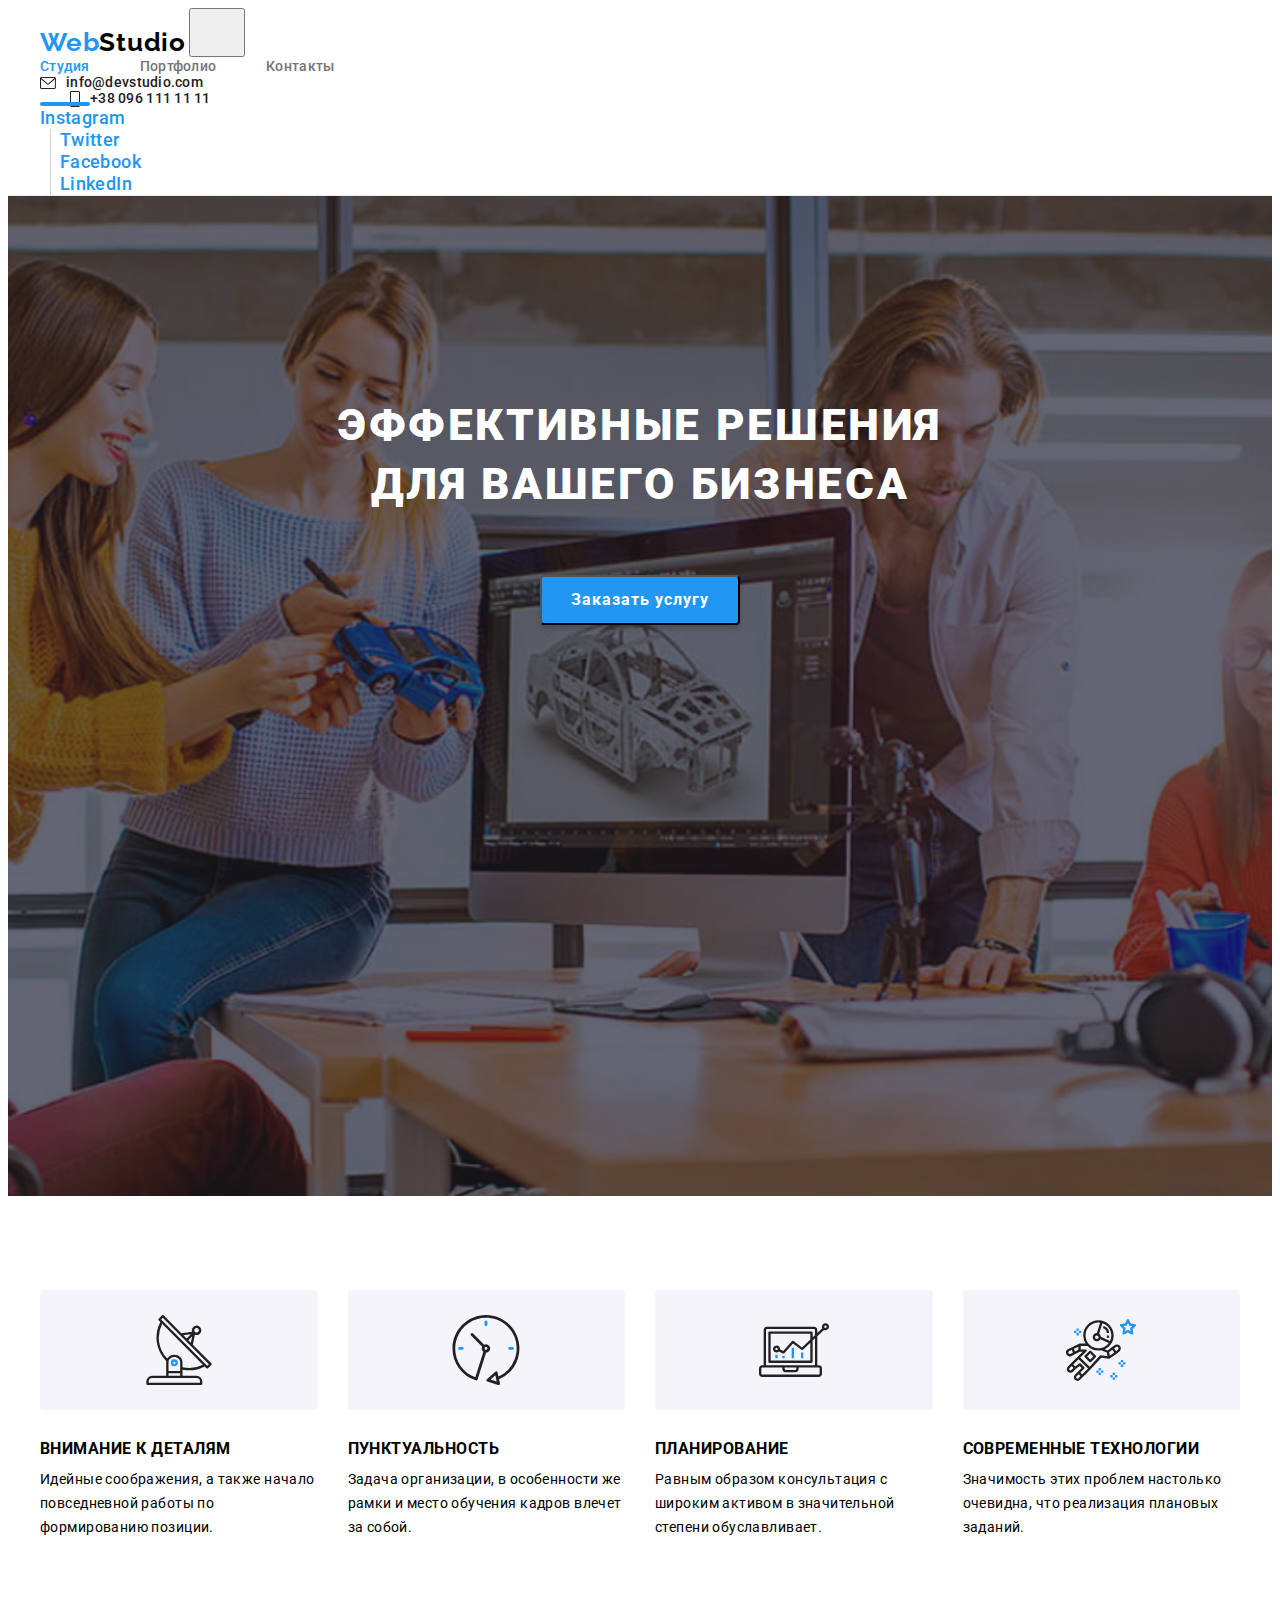
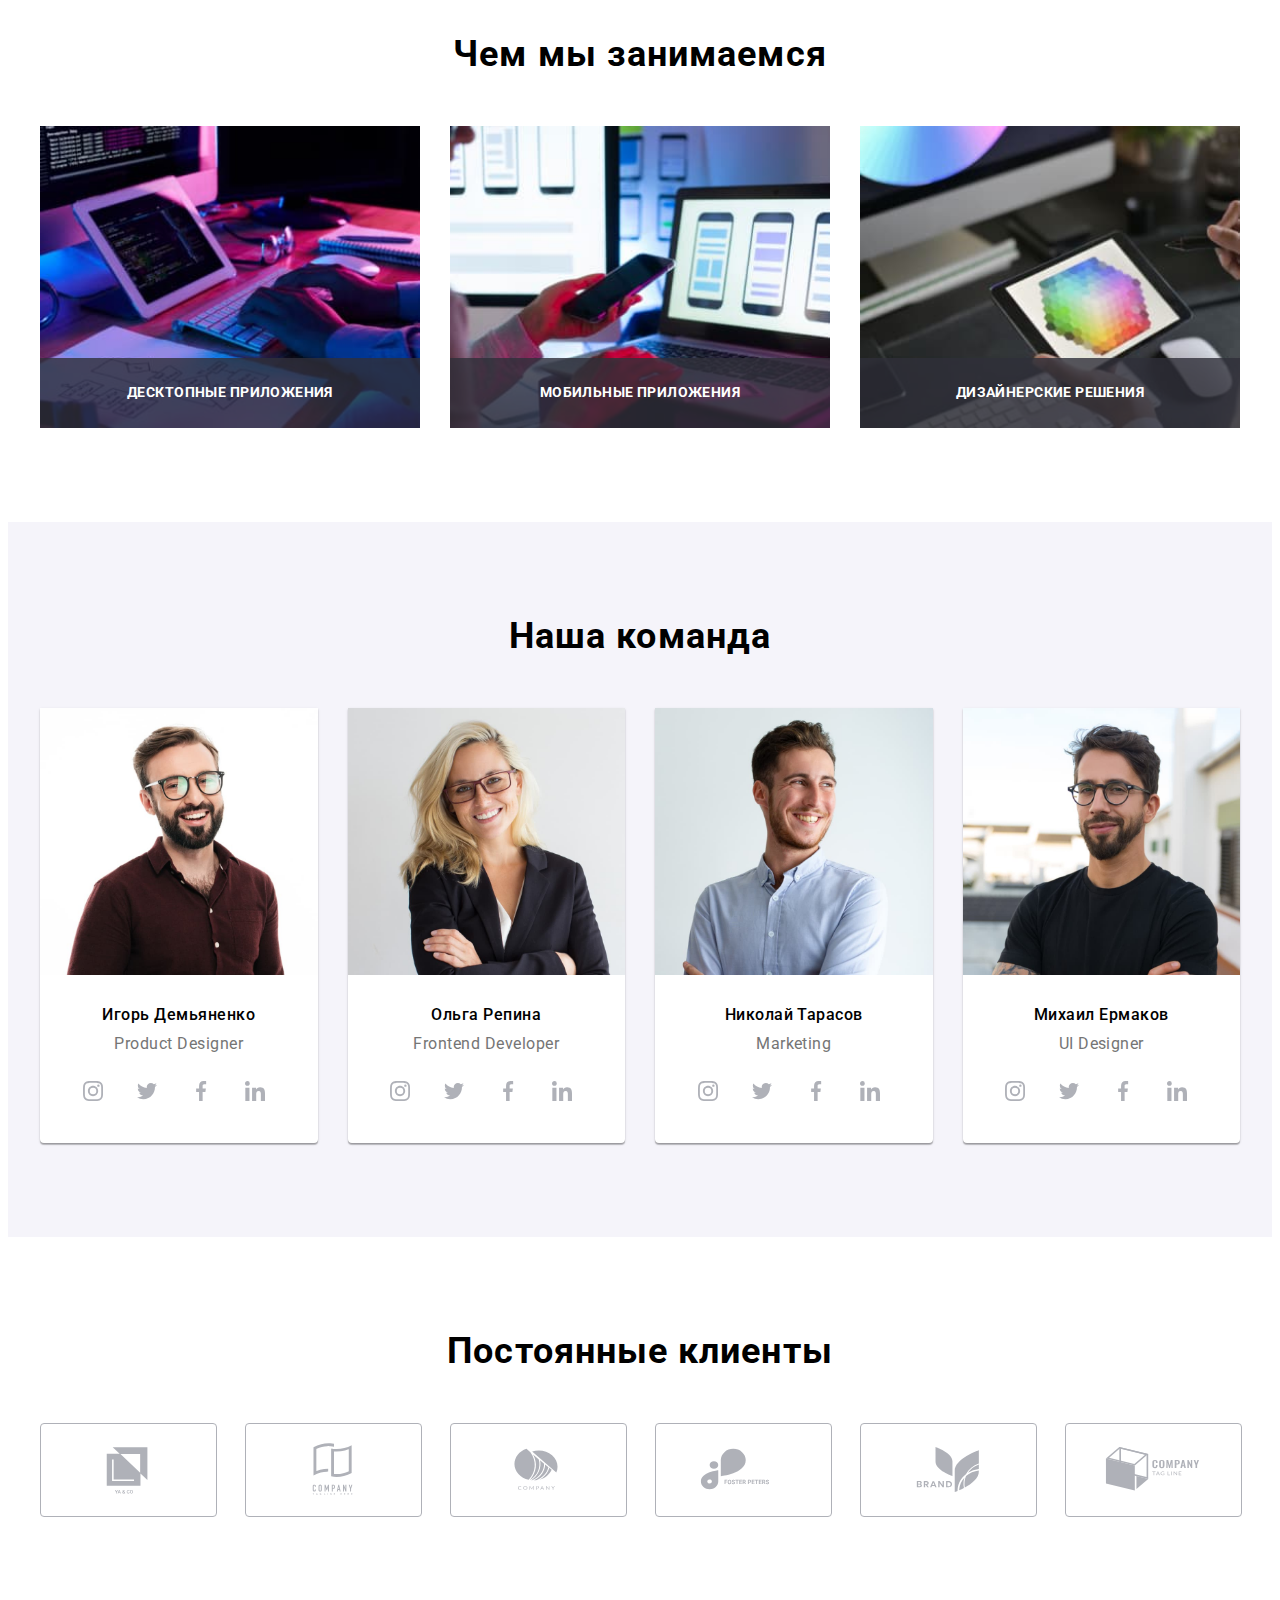
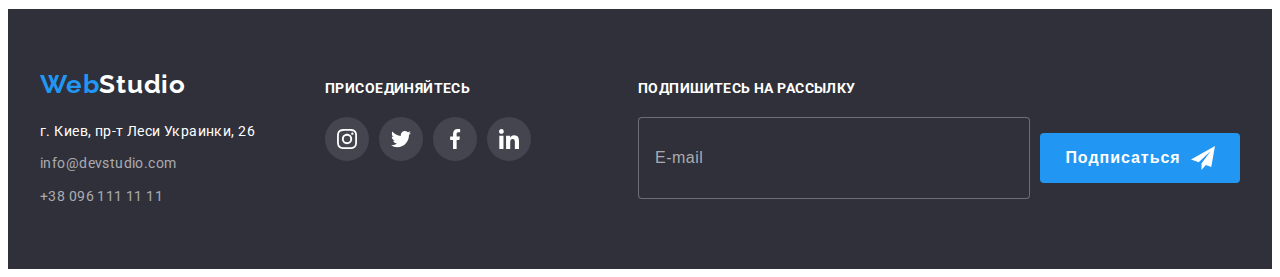
==== commit 502b3b96: "img 2x" ====
--- a/index.html
+++ b/index.html
@@ -23,18 +23,18 @@
     <!---------------HEADER SECTION---------------->
     <header class="header">
       <div class="container">
-        <nav class="page__nav">
-          <a href="./index.html" lang="en" class="logo logo__header"
+        <nav class="navigation">
+          <a href="./index.html" lang="en" class="logo logo-header"
             ><span class="logo__accent-blue">Web</span
             ><span class="logo__accent-black">Studio</span></a
           >
-          <button type="button" class="menu__btn" aria-expanded="false" data-menu-button>
+          <button type="button" class="menu-btn" aria-expanded="false" data-menu-button>
             <svg width="40" height="40" aria-label="Мобильное меню">
-              <use href="./images/icons.svg#menu" class="menu__icon"></use>
-              <use href="./images/icons.svg#close-menu" class="close-menu__icon"></use>
+              <use href="./images/icons.svg#menu" class="menu-btn__icon"></use>
+              <use href="./images/icons.svg#close-menu" class="menu-btn__close-icon"></use>
             </svg>
           </button>
-          <div class="mobile__cont" data-menu>
+          <div class="mobile-cont" data-menu>
             <ul class="navigation__list list">
               <li class="navigation__item">
                 <a class="navigation__link link navigation__link--current" href="./index.html"
@@ -48,23 +48,23 @@
                 <a class="navigation__link navigation__link link" href="">Контакты</a>
               </li>
             </ul>
-            <ul class="contacts__list list">
+            <ul class="contacts list">
               <li class="contacts__item">
-                <a class="contacts__link link mail__link" href="mailto:info@devstudio.com">
+                <a class="contacts__link link contacts__mail-link" href="mailto:info@devstudio.com">
                   <svg class="contacts__icon" width="16" height="12">
                     <use href="./images/icons.svg#icon-envelope"></use></svg
                   >info@devstudio.com</a
                 >
               </li>
               <li class="contacts__item">
-                <a class="contacts__link link tel__link" href="tel:+380961111111">
+                <a class="contacts__link link contacts__tel-link" href="tel:+380961111111">
                   <svg class="contacts__icon" width="10" height="16">
                     <use href="./images/icons.svg#icon-smartphone"></use></svg
                   >+38 096 111 11 11</a
                 >
               </li>
             </ul>
-            <ul class="social-mob__list list">
+            <ul class="social-mob list">
               <li class="social-mob__item">
                 <a href="/" class="social-mob__link link">Instagram</a>
               </li>
@@ -156,7 +156,18 @@
           <h2 class="photo__title top-text">Чем мы занимаемся</h2>
           <ul class="photo__list list">
             <li class="photo__item">
-              <img src="images/img1-1.jpg" alt="img1-1" width="370" />
+              <picture>
+                <source
+                  srcset="./images/img1-1.jpg 1x, ./images/img1-1-2x.jpg 2x"
+                  media="(min-width: 1200px)"
+                />
+              </picture>
+              <img
+                srcset="./images/img1-1.jpg 1x, ./images/img1-1-2x.jpg 2x"
+                src="images/img1-1.jpg"
+                alt="img1-1"
+                width="370"
+              />
               <p class="photo__text">Десктопные приложения</p>
             </li>
             <li class="photo__item">
@@ -176,7 +187,26 @@
           <h2 class="team__title top-text margin-title">Наша команда</h2>
           <ul class="team__list list list-flex">
             <li class="team__item">
-              <img src="images/img2-1.jpg" alt="img2-1" width="270" />
+              <picture>
+                <source
+                  srcset="./images/img2-1.jpg 1x, ./images/img2-1-2x.jpg 2x"
+                  media="(min-width: 1200px)"
+                />
+                <source
+                  srcset="./images/img2-1-tab.jpg 1x, ./images/img2-1-tab-2x.jpg 2x"
+                  media="(min-width: 768px)"
+                />
+                <source
+                  srcset="./images/img2-1-mob.jpg 1x, ./images/img2-1-mob-2x.jpg 2x"
+                  media="(min-width: 320px)"
+                />
+              </picture>
+              <img
+                srcset="./images/img2-1.jpg 1x, ./images/img2-1-2x.jpg 2x"
+                src="images/img2-1.jpg"
+                alt="img2-1"
+                width="270"
+              />
               <div class="workers">
                 <h3 class="workers__title">Игорь Демьяненко</h3>
                 <p class="workers__text" lang="en">Product Designer</p>
@@ -370,7 +400,7 @@
       <div class="footer__container container">
         <h2 class="footer__title hidden">Футер</h2>
         <div class="footer__contact">
-          <a href="./index.html" lang="en" class="logo logo__footer"
+          <a href="./index.html" lang="en" class="logo footer__logo"
             ><span class="logo__accent-blue">Web</span
             ><span class="logo__accent-white">Studio</span></a
           >
--- a/css/main.min.css
+++ b/css/main.min.css
@@ -1 +1 @@
-:root{--background-color: #ffffff;--alternative-background-color: #2f303a;--main-text-color: #212121;--second-text-color: #757575;--alternative-text-color: #ffffff;--active-btn-color: #2196f3;--main-font-weight: 700;--main-font-family: "Roboto", sans-serif;--second-font-family: "Raleway", sans-serif;--default-font-size: 14px;--default-padding: 94px;--default-transition-duration: 250ms;--default-transition-timing-function: cubic-bezier(0.4, 0, 0.2, 1)}.hidden{position:absolute;white-space:nowrap;width:1px;height:1px;overflow:hidden;border:0;padding:0;clip:rect(0 0 0 0);clip-path:inset(50%);margin:-1px}p,h1,h2,h3,h4,h5,h6{margin:0}ul,ol{margin:0;padding:0}button{cursor:pointer}img{display:block;max-width:100%;height:auto;width:100%}body{font-family:var(--main-font-family);font-size:var(--default-font-size);background-color:var(--background-color);color:var(--master-text-color)}.list{list-style:none}.link{text-decoration:none}.section{padding-top:60px;padding-bottom:60px}@media screen and (min-width: 1200px){.section{padding-top:94px;padding-bottom:94px}}.margin-title{margin-bottom:30px}@media screen and (min-width: 1200px){.margin-title{margin-bottom:50px}}.list-flex{display:flex;flex-wrap:wrap;gap:30px}.head__button{height:50px;min-width:200px;font-family:inherit;color:var(--alternative-text-color);background-color:var(--active-btn-color);font-weight:var(--main-font-weight);font-size:16px;line-height:1.87;letter-spacing:.06em;box-shadow:0px 4px 4px rgba(0,0,0,.15);border-radius:4px;cursor:pointer;margin-top:30px;transition-duration:var(--default-transition-duration);transition-timing-function:var(--default-transition-timing-function)}.head__button:hover,.head__button:focus{background-color:#188ce8}.logo{font-family:var(--second-font-family);font-weight:var(--main-font-weight);font-size:24px;line-height:1.17;letter-spacing:.03em;text-decoration:none}@media screen and (min-width: 1200px){.logo{font-size:26px;line-height:1.19}}.logo__accent-blue{color:var(--active-btn-color)}.logo__accent-black{color:#000}.logo__accent-white{color:#fff}.container{width:100%;margin:0 auto;padding:0 15px}@media screen and (min-width: 480px){.container{width:480px}}@media screen and (min-width: 768px){.container{width:768px}}@media screen and (min-width: 1200px){.container{width:1200px}}.backdrop{width:100%;height:100%;background-color:rgba(0,0,0,.5);position:fixed;top:0;transition:opacity var(--default-transition-duration) var(--default-transition-timing-function),visibility var(--default-transition-duration) var(--default-transition-timing-function)}.checkbox__text{font-size:12px;line-height:1.16;letter-spacing:.03em;color:var(--second-text-color);display:flex;align-items:center}@media screen and (min-width: 1200px){.checkbox__text{font-size:var(--default-font-size);line-height:1.71}}.checkbox__text span{width:16px;height:15px;border-radius:2px;border:2px solid #000;margin-right:8px;display:flex;align-items:center;justify-content:center}.checkbox__terms-link{color:var(--active-btn-color);text-decoration-line:underline;margin-left:4px}.checkbox__icon{fill:rgba(0,0,0,0)}.checkbox__check:checked+.checkbox__text span{background:var(--active-btn-color);border:none}.checkbox__check:checked+.checkbox__text .checkbox__icon{fill:#fff}.checkbox{position:relative;display:flex;align-items:center;justify-content:space-evenly;margin-bottom:30px}.backdrop.is-hidden .modal{transform:translate(-50%, -50%) translateX(-150px);opacity:0}.modal__close-btn{background-color:var(--background-color);border:1px solid rgba(0,0,0,.1);border-radius:50%;width:30px;height:30px;position:absolute;top:8px;right:8px}.modal__close-icon{display:flex;width:100%;height:100%;align-items:center;justify-content:center;transition-duration:var(--default-transition-duration);transition-timing-function:var(--default-transition-timing-function)}.modal__close-icon:hover,.modal__close-icon:focus{fill:var(--active-btn-color)}.modal__input{width:100%;height:40px;border:1px solid rgba(33,33,33,.2);border-radius:4px;padding-left:42px;outline:none}.modal__input::placeholder{font-size:var(--default-font-size);line-height:1.14;letter-spacing:.01em;color:rgba(117,117,117,.5)}.modal__input:hover,.modal__input:focus,.modal__input:active{border-color:#2196f3}.modal__input-comment{padding-left:16px;padding-top:12px;height:120px;resize:none}.modal__field{margin-bottom:10px}.modal__icon{position:absolute;left:12px;top:50%;transform:translateY(-50%)}.modal__wrap{position:relative}.modal__wrap:hover .modal__icon,.modal__wrap:focus .modal__icon,.modal__wrap:active .modal__icon{fill:var(--active-btn-color)}.modal__label{font-size:12px;line-height:1.16;letter-spacing:.01em;color:var(--second-text-color);display:block;margin-bottom:4px}.modal__send-btn{display:flex;justify-content:center;align-items:center;margin:auto;height:50px;min-width:200px;font-weight:700;font-size:16px;line-height:1.88;letter-spacing:.06em;background-color:#188ce8;box-shadow:0px 4px 4px rgba(0,0,0,.15);border-radius:4px;border:none;text-align:center;color:var(--alternative-text-color);cursor:pointer;transition-duration:var(--default-transition-duration);transition-timing-function:var(--default-transition-timing-function)}.modal__send-btn:hover,.modal__send-btnfocus{background-color:var(--active-btn-color)}.filter-list{display:flex;flex-wrap:wrap;margin-bottom:40px}@media screen and (min-width: 768px){.filter-list{justify-content:center;margin-bottom:30px}}@media screen and (min-width: 1200px){.filter-list{justify-content:center;margin-bottom:50px}}.filter-item:not(:last-child){margin-right:8px}.filter-button{margin-bottom:15px;background-color:#f5f4fa;font-weight:500;font-size:16px;line-height:1.62;text-align:center;letter-spacing:.03em;border-radius:4px;border:none;outline:none;cursor:pointer;padding:6px 22px;transition-duration:var(--default-transition-duration);transition-timing-function:var(--default-transition-timing-function)}@media screen and (min-width: 1200px){.filter-button{margin-bottom:0px}}.filter-button:hover,.filter-button:focus{color:var(--alternative-text-color);background-color:var(--active-btn-color);box-shadow:0px 3px 1px rgba(0,0,0,.1),0px 1px 2px rgba(0,0,0,.08),0px 2px 2px rgba(0,0,0,.12)}.filter-button-current{color:var(--alternative-text-color);background-color:var(--active-btn-color)}@media screen and (max-width: 767px){.connect{margin-bottom:60px}}@media screen and (min-width: 768px){.connect{margin-left:165px}}@media screen and (min-width: 1200px){.connect{margin-left:70px}}.connect__title,.connect-form__title{font-weight:var(--main-font-weight);font-size:14px;line-height:1.14;letter-spacing:.03em;text-transform:uppercase;color:var(--alternative-text-color);margin-bottom:20px}.connect__socials-item{width:44px;height:44px;margin-right:10px}.connect__socials-item:last-child{margin-right:0}.connect__socials-list{display:flex;justify-content:center}.connect__socials-link{width:100%;height:100%;display:flex;align-items:center;justify-content:center;border-radius:50%;background:rgba(255,255,255,.1);transition-duration:var(--default-transition-duration);transition-timing-function:var(--default-transition-timing-function)}.connect__socials-link:hover,.connect__socials-link:focus{background-color:var(--active-btn-color)}.connect__socials-link:hover .connect-socials-icon,.connect__socials-link:focus .connect-socials-icon{fill:var(--background-color)}.connect__socials-icon{fill:#fff;transition-duration:var(--default-transition-duration);transition-timing-function:var(--default-transition-timing-function)}@media screen and (min-width: 1200px){.connect-form{margin-left:auto}}@media screen and (min-width: 1200px){.connect-form__wrap{display:flex}}@media screen and (min-width: 1200px){.connect-form .connect-form__field{display:flex;flex-direction:row;align-items:center}}.connect-form__input{background-color:#2f303a;color:var(--background-color);font-weight:400;font-size:16px;line-height:1.3;letter-spacing:.03em;width:100%;height:50px;padding:15px 16px;border:1px solid rgba(255,255,255,.3);border-radius:4px;transition-duration:var(--default-transition-duration);transition-timing-function:var(--default-transition-timing-function)}.connect-form__input::placeholder{font-weight:400;font-size:16px;line-height:1.3;letter-spacing:.03em;color:rgba(255,255,255,.6)}.connect-form__input:focus,.connect-form__input:hover{border-color:var(--active-btn-color);outline:none}.connect-form__input:focus-visible{border-color:var(--active-btn-color)}@media screen and (min-width: 480px){.connect-form__input{width:450px}}@media screen and (max-width: 1199px){.connect-form__input{margin-bottom:20px}}@media screen and (min-width: 1200px){.connect-form__input{width:358px}}.connect-form__btn{display:flex;align-items:center;justify-content:center;border:1px solid rgba(0,0,0,0);text-align:center;padding:0;min-width:200px;height:50px;border-radius:4px;margin-left:10px;fill:#fff;color:var(--background-color);background-color:var(--active-btn-color);font-weight:700;font-size:16px;line-height:1.87;letter-spacing:.06em;cursor:pointer;transition-property:color,background-color;transition-duration:var(--default-transition-duration);transition-timing-function:var(--default-transition-timing-function)}.connect-form__btn:hover,.connect-form__btn:focus{box-shadow:0px 4px 4px rgba(0,0,0,.15);color:var(--active-btn-color);background-color:var(--background-color);border:1px solid rgba(0,0,0,0);fill:var(--active-btn-color)}.connect-form__btn:hover .connect-form-icon,.connect-form__btn:focus .connect-form-icon{fill:var(--active-btn-color)}@media screen and (max-width: 1199px){.connect-form__btn{margin:0 auto}}.connect-form__icon{margin-left:10px}.top-text{font-size:28px;font-weight:700;line-height:1.18;letter-spacing:.03em;text-align:center}@media screen and (min-width: 1200px){.top-text{font-size:36px;line-height:1.16}}.header{border-bottom:1px solid #ececec}@media screen and (max-width: 767px){.header{position:relative}}.logo__header{padding:16px 0}@media screen and (min-width: 768px){.logo__header{display:flex;margin-right:88px}}@media screen and (min-width: 1200px){.logo__header{margin-right:93px}}.page__nav{display:flex;align-items:center}.menu__btn{position:fixed;top:10px;right:15px;padding:0;background-color:rgba(0,0,0,0);border:none;cursor:pointer;z-index:10}.menu__btn .close-menu__icon{display:none}.menu__btn .menu__icon{transition-duration:var(--default-transition-duration);transition-timing-function:var(--default-transition-timing-function)}.menu__btn.is-open .close-menu__icon{display:block;transition-duration:var(--default-transition-duration);transition-timing-function:var(--default-transition-timing-function)}.menu__btn.is-open .menu__icon{display:none}.menu__btn:hover .menu__icon,.menu__btn:focus .menu__icon{fill:var(--active-btn-color)}.menu__btn:hover .close-menu__icon,.menu__btn:focus .close-menu__icon{fill:var(--active-btn-color)}@media screen and (min-width: 768px){.menu__btn{display:none}}@media screen and (max-width: 767px){.mobile__cont{display:none;position:fixed;top:0;left:0;width:100%;height:100%;padding:48px 40px;background-color:var(--background-color)}}.mobile__cont.is-open{display:flex;flex-direction:column;z-index:1}@media screen and (min-width: 768px){.mobile__cont{display:flex;width:100%}}@media screen and (min-width: 768px){.navigation__list{display:flex;align-items:center}}.navigation__link{color:var(--second-text-color);font-weight:500;font-size:40px;line-height:1.17;letter-spacing:.02em;transition:color var(--default-transition-duration) var(--default-transition-timing-function)}.navigation__link:hover,.navigation__link:focus{color:var(--active-btn-color)}@media screen and (min-width: 768px){.navigation__link{padding:32px 0;font-size:14px;line-height:1.14}}.navigation__link--current{color:var(--active-btn-color)}@media screen and (min-width: 768px){.navigation__link--current{position:relative}.navigation__link--current::after{content:"";position:absolute;bottom:0;display:block;width:100%;height:4px;border-radius:2px;background-color:var(--active-btn-color)}.navigation__link--current:hover::after,.navigation__link--current:focus::after{animation:scaleline var(--default-transition-duration) var(--default-transition-timing-function)}@keyframes scaleline{0%{transform:scale(0)}100%{transform:scale(1)}}}@media screen and (max-width: 767px){.navigation__item+.navigation__item{margin-top:32px}}@media screen and (min-width: 768px){.navigation__item+.navigation__item{margin-left:50px}}@media screen and (max-width: 767px){.contacts__list{display:flex;flex-direction:column-reverse;margin-top:auto}}@media screen and (min-width: 768px){.contacts__list{margin-left:auto}}@media screen and (min-width: 1200px){.contacts__list{display:flex}}.contacts__icon{display:none}@media screen and (min-width: 768px){.contacts__icon{display:block;margin-right:10px;fill:var(--main-text-color);transition:fill var(--default-transition-duration) var(--default-transition-timing-function)}.contacts__link:hover .contacts__icon,.contacts__link:focus .contacts__icon{fill:currentColor}}.contacts__link{color:var(--main-text-color);font-weight:500;font-size:24px;line-height:1.17;letter-spacing:.02em;transition:color var(--default-transition-duration) var(--default-transition-timing-function)}.contacts__link:hover,.contacts__link:focus{color:var(--accent-color)}@media screen and (min-width: 768px){.contacts__link{display:flex;align-items:center;font-size:12px}}@media screen and (min-width: 1200px){.contacts__link{font-size:14px;line-height:1.14}}@media screen and (min-width: 768px){.mail__link{padding:20px 0 5px 0}}@media screen and (min-width: 1200px){.mail__link{padding:32px 0}}@media screen and (max-width: 767px){.tel__link{color:var(--active-btn-color);font-weight:500;font-size:34px;line-height:1.18}}@media screen and (min-width: 768px){.tel__link{padding:5px 0 20px 0}}@media screen and (min-width: 1200px){.tel__link{padding:32px 0}}@media screen and (max-width: 767px){.contacts__item+.contacts__item{margin-bottom:32px}}@media screen and (min-width: 1200px){.contacts__item+.contacts__item{margin-left:30px}}.social-mob__list{display:flex;margin-top:64px}@media screen and (min-width: 768px){.social-mob__list{display:none}}.social-mob__item+.social-mob__item{position:relative;margin-left:20px}.social-mob__item+.social-mob__item::before{position:absolute;left:-10px;content:"";display:block;height:100%;border-right:1px solid rgba(33,33,33,.2)}.social-mob__link{color:var(--active-btn-color);font-weight:500;font-size:18px;line-height:1.22;letter-spacing:.02em}.head{height:600px;max-width:1600px;text-align:center;padding-top:200px;padding-bottom:200px;background-color:rgba(47,48,58,.4);margin:0 auto;background-image:linear-gradient(rgba(47, 48, 58, 0.4), rgba(47, 48, 58, 0.4)),url(../images/hero-bg.jpg);background-repeat:no-repeat;background-position:center;background-size:cover}.head__title{font-size:26px;font-weight:900;line-height:1.61;letter-spacing:.06em;text-align:center;color:var(--alternative-text-color);text-transform:uppercase}@media screen and (min-width: 1200px){.head__title{font-size:44px;line-height:1.36}}@media screen and (min-width: 1200px){.hero{padding-bottom:0px}}.hero__title{font-weight:var(--main-font-weight);line-height:1.14;letter-spacing:.03em;text-transform:uppercase;margin-bottom:10px}.hero__text{line-height:1.71;letter-spacing:.03em}.hero__item{width:100%}@media screen and (min-width: 768px){.hero__item{width:calc((100% - 30px)/2)}}@media screen and (min-width: 1200px){.hero__item{width:calc((100% - 90px)/4)}}.hero__container{height:120px;margin-bottom:30px}.hero__link{width:100%;height:100%;background:#f5f4fa;border-radius:4px;display:flex;align-items:center;justify-content:center}.photo{display:none}@media screen and (min-width: 1200px){.photo{display:inherit}}.photo__list{display:flex;margin-top:50px;margin-left:-30px}.photo__item{flex-basis:calc(33.3333333333% - 30px);margin-left:30px;position:relative}.photo__text{position:absolute;bottom:0;width:100%;text-align:center;background:rgba(47,48,58,.8);padding:27px 0;color:var(--alternative-text-color);font-weight:700;font-size:14px;line-height:1.14;text-align:center;letter-spacing:.03em;text-transform:uppercase}.team{background-color:#f5f4fa}.workers{padding-top:30px;padding-bottom:30px}.team__item{background-color:var(--background-color);box-shadow:0px 1px 3px rgba(0,0,0,.12),0px 1px 1px rgba(0,0,0,.14),0px 2px 1px rgba(0,0,0,.2);border-radius:0px 0px 4px 4px;width:100%}@media screen and (min-width: 768px){.team__item{width:calc((100% - 30px)/2)}}@media screen and (min-width: 1200px){.team__item{width:calc((100% - 90px)/4)}}.workers__title{font-weight:500;font-size:16px;line-height:1.19;text-align:center;letter-spacing:.03em;margin-bottom:10px}.workers__text{color:var(--second-text-color);font-size:16px;line-height:1.19;text-align:center;letter-spacing:.03em;margin-bottom:16px}.workers__item{width:44px;height:44px;margin-right:10px}.workers__socials-list{display:flex;justify-content:center}.workers__socials-item:last-child{margin-right:0}.workers__socials-link{width:100%;height:100%;display:flex;align-items:center;justify-content:center;border-radius:50%;transition-duration:var(--default-transition-duration);transition-timing-function:var(--default-transition-timing-function)}.workers__socials-link:hover,.workers__socials-link:focus{background-color:var(--active-btn-color)}.workers__socials-link:hover .workers__socials-icon,.workers__socials-link:focus .workers__socials-icon{fill:var(--background-color)}.workers__socials-icon{fill:#afb1b8;transition-duration:var(--default-transition-duration);transition-timing-function:var(--default-transition-timing-function)}.clients__item{width:100%;width:calc((100% - 30px)/2);height:92px}@media screen and (min-width: 768px){.clients__item{width:calc((100% - 60px)/3)}}@media screen and (min-width: 1200px){.clients__item{width:calc((100% - 150px)/6)}}.clients__item-link{width:100%;height:100%;border:1px solid #afb1b8;border-radius:4px;display:flex;align-items:center;justify-content:center;transition-duration:var(--default-transition-duration);transition-timing-function:var(--default-transition-timing-function)}.clients__item-link:hover,.clients__item-link:focus{border:1px solid var(--active-btn-color)}.clients__item-link:hover .clients__logo,.clients__item-link:focus .clients__logo{fill:var(--active-btn-color)}.clients__logo{fill:#afb1b8;transition-duration:var(--default-transition-duration);transition-timing-function:var(--default-transition-timing-function)}.footer{background-color:var(--alternative-background-color);padding:60px 0}@media screen and (max-width: 1199px){.footer__container{text-align:center}}@media screen and (min-width: 768px){.footer__container{display:flex;align-items:baseline;justify-content:center;flex-wrap:wrap}}@media screen and (min-width: 1200px){.footer__container{flex-wrap:nowrap}}.logo__footer{display:block;margin-bottom:20px}.adress__list{color:var(--alternative-text-color);font-style:normal;line-height:1.71;letter-spacing:.03em;margin-top:20px}@media screen and (max-width: 1199px){.adress__list{width:232px;margin:0 auto 60px auto;text-align:center}}.adress__item+.adress__item{margin-top:8px}@media screen and (min-width: 1200px){.adress__item+.adress__item{margin-top:9px}}.adress__link-map{color:inherit;transition-duration:var(--default-transition-duration);transition-timing-function:var(--default-transition-timing-function)}.adress__link-map:hover,.adress__link-map:focus{color:#2196f3}.adress__link{color:rgba(255,255,255,.6);transition-duration:var(--default-transition-duration);transition-timing-function:var(--default-transition-timing-function)}.adress__linkhover,.adress__link:focus{color:#2196f3}.modal{width:450px;min-height:609px;background-color:var(--background-color);border-radius:5px;position:absolute;top:50%;left:50%;transform:translate(-50%, -50%) translateX(0px);opacity:1;transition:transform var(--default-transition-duration) var(--default-transition-timing-function),opacity var(--default-transition-duration) var(--default-transition-timing-function);padding:40px}@media screen and (min-width: 1200px){.modal{width:528px;min-height:581px}}.is-hidden{visibility:hidden;opacity:0;pointer-events:0}.no-scroll{overflow:hidden}.modal__title{font-weight:var(--main-font-weight);font-size:20px;line-height:1.15;text-align:center;letter-spacing:.03em;color:var(--main-text-color);margin-bottom:12px}.portfolio-link{display:flex;flex-direction:column;height:100%}.portfolio-item{width:100%}@media screen and (min-width: 768px){.portfolio-item{width:calc((100% - 30px)/2)}}@media screen and (min-width: 1200px){.portfolio-item{width:calc((100% - 60px)/3)}}.portfolio-item:hover .portfolio-description{transform:translate(0)}.portfolio-item:hover{box-shadow:0px 1px 1px rgba(0,0,0,.12),0px 4px 4px rgba(0,0,0,.06),1px 4px 6px rgba(0,0,0,.16);transition-duration:var(--default-transition-duration);transition-timing-function:var(--default-transition-timing-function)}.portfolio-wrap{position:relative;overflow:hidden}.portfolio-description{position:absolute;top:0;padding:63px 24px;background:rgba(33,150,243,.9);font-size:18px;line-height:1.55;letter-spacing:.03em;color:var(--alternative-text-color);height:100%;transform:translateY(100%);transition:transform var(--default-transition-duration) linear;transition-timing-function:var(--default-transition-timing-function)}.portfolio-text-wrapper{padding:20px 24px;border:1px solid #eee;border-top:none;flex-grow:1}.portfolio-title{color:var(--main-text-color);font-weight:var(--main-font-weight);font-size:18px;line-height:2;letter-spacing:.06em;margin-bottom:4px}.portfolio-text{color:var(--second-text-color);font-size:16px;line-height:1.88x;letter-spacing:.03em}/*# sourceMappingURL=main.min.css.map */+:root{--background-color: #ffffff;--alternative-background-color: #2f303a;--main-text-color: #212121;--second-text-color: #757575;--alternative-text-color: #ffffff;--active-btn-color: #2196f3;--main-font-weight: 700;--main-font-family: "Roboto", sans-serif;--second-font-family: "Raleway", sans-serif;--default-font-size: 14px;--default-padding: 94px;--default-transition-duration: 250ms;--default-transition-timing-function: cubic-bezier(0.4, 0, 0.2, 1)}.hidden{position:absolute;white-space:nowrap;width:1px;height:1px;overflow:hidden;border:0;padding:0;clip:rect(0 0 0 0);clip-path:inset(50%);margin:-1px}p,h1,h2,h3,h4,h5,h6{margin:0}ul,ol{margin:0;padding:0}button{cursor:pointer}img{display:block;max-width:100%;height:auto;width:100%}body{font-family:var(--main-font-family);font-size:var(--default-font-size);background-color:var(--background-color);color:var(--master-text-color)}.list{list-style:none}.link{text-decoration:none}.section{padding-top:60px;padding-bottom:60px}@media screen and (min-width: 1200px){.section{padding-top:94px;padding-bottom:94px}}.margin-title{margin-bottom:30px}@media screen and (min-width: 1200px){.margin-title{margin-bottom:50px}}.list-flex{display:flex;flex-wrap:wrap;gap:30px}.head__button{height:50px;min-width:200px;font-family:inherit;color:var(--alternative-text-color);background-color:var(--active-btn-color);font-weight:var(--main-font-weight);font-size:16px;line-height:1.87;letter-spacing:.06em;box-shadow:0px 4px 4px rgba(0,0,0,.15);border-radius:4px;cursor:pointer;margin-top:30px;transition-duration:var(--default-transition-duration);transition-timing-function:var(--default-transition-timing-function)}.head__button:hover,.head__button:focus{background-color:#188ce8}.logo{font-family:var(--second-font-family);font-weight:var(--main-font-weight);font-size:24px;line-height:1.17;letter-spacing:.03em;text-decoration:none}@media screen and (min-width: 1200px){.logo{font-size:26px;line-height:1.19}}.logo__accent-blue{color:var(--active-btn-color)}.logo__accent-black{color:#000}.logo__accent-white{color:#fff}.container{width:100%;margin:0 auto;padding:0 15px}@media screen and (min-width: 480px){.container{width:480px}}@media screen and (min-width: 768px){.container{width:768px}}@media screen and (min-width: 1200px){.container{width:1200px}}.backdrop{width:100%;height:100%;background-color:rgba(0,0,0,.5);position:fixed;top:0;transition:opacity var(--default-transition-duration) var(--default-transition-timing-function),visibility var(--default-transition-duration) var(--default-transition-timing-function)}.checkbox__text{font-size:12px;line-height:1.16;letter-spacing:.03em;color:var(--second-text-color);display:flex;align-items:center}@media screen and (min-width: 1200px){.checkbox__text{font-size:var(--default-font-size);line-height:1.71}}.checkbox__text span{width:16px;height:15px;border-radius:2px;border:2px solid #000;margin-right:8px;display:flex;align-items:center;justify-content:center}.checkbox__terms-link{color:var(--active-btn-color);text-decoration-line:underline;margin-left:4px}.checkbox__icon{fill:rgba(0,0,0,0)}.checkbox__check:checked+.checkbox__text span{background:var(--active-btn-color);border:none}.checkbox__check:checked+.checkbox__text .checkbox__icon{fill:#fff}.checkbox{position:relative;display:flex;align-items:center;justify-content:space-evenly;margin-bottom:30px}.backdrop.is-hidden .modal{transform:translate(-50%, -50%) translateX(-150px);opacity:0}.modal__close-btn{background-color:var(--background-color);border:1px solid rgba(0,0,0,.1);border-radius:50%;width:30px;height:30px;position:absolute;top:8px;right:8px}.modal__close-icon{display:flex;width:100%;height:100%;align-items:center;justify-content:center;transition-duration:var(--default-transition-duration);transition-timing-function:var(--default-transition-timing-function)}.modal__close-icon:hover,.modal__close-icon:focus{fill:var(--active-btn-color)}.modal__input{width:100%;height:40px;border:1px solid rgba(33,33,33,.2);border-radius:4px;padding-left:42px;outline:none}.modal__input::placeholder{font-size:var(--default-font-size);line-height:1.14;letter-spacing:.01em;color:rgba(117,117,117,.5)}.modal__input:hover,.modal__input:focus,.modal__input:active{border-color:#2196f3}.modal__input-comment{padding-left:16px;padding-top:12px;height:120px;resize:none}.modal__field{margin-bottom:10px}.modal__icon{position:absolute;left:12px;top:50%;transform:translateY(-50%)}.modal__wrap{position:relative}.modal__wrap:hover .modal__icon,.modal__wrap:focus .modal__icon,.modal__wrap:active .modal__icon{fill:var(--active-btn-color)}.modal__label{font-size:12px;line-height:1.16;letter-spacing:.01em;color:var(--second-text-color);display:block;margin-bottom:4px}.modal__send-btn{display:flex;justify-content:center;align-items:center;margin:auto;height:50px;min-width:200px;font-weight:700;font-size:16px;line-height:1.88;letter-spacing:.06em;background-color:#188ce8;box-shadow:0px 4px 4px rgba(0,0,0,.15);border-radius:4px;border:none;text-align:center;color:var(--alternative-text-color);cursor:pointer;transition-duration:var(--default-transition-duration);transition-timing-function:var(--default-transition-timing-function)}.modal__send-btn:hover,.modal__send-btnfocus{background-color:var(--active-btn-color)}.filter-list{display:flex;flex-wrap:wrap;margin-bottom:40px}@media screen and (min-width: 768px){.filter-list{justify-content:center;margin-bottom:30px}}@media screen and (min-width: 1200px){.filter-list{justify-content:center;margin-bottom:50px}}.filter-item:not(:last-child){margin-right:8px}.filter-button{margin-bottom:15px;background-color:#f5f4fa;font-weight:500;font-size:16px;line-height:1.62;text-align:center;letter-spacing:.03em;border-radius:4px;border:none;outline:none;cursor:pointer;padding:6px 22px;transition-duration:var(--default-transition-duration);transition-timing-function:var(--default-transition-timing-function)}@media screen and (min-width: 1200px){.filter-button{margin-bottom:0px}}.filter-button:hover,.filter-button:focus{color:var(--alternative-text-color);background-color:var(--active-btn-color);box-shadow:0px 3px 1px rgba(0,0,0,.1),0px 1px 2px rgba(0,0,0,.08),0px 2px 2px rgba(0,0,0,.12)}.filter-button-current{color:var(--alternative-text-color);background-color:var(--active-btn-color)}@media screen and (max-width: 767px){.connect{margin-bottom:60px}}@media screen and (min-width: 768px){.connect{margin-left:165px}}@media screen and (min-width: 1200px){.connect{margin-left:70px}}.connect__title,.connect-form__title{font-weight:var(--main-font-weight);font-size:14px;line-height:1.14;letter-spacing:.03em;text-transform:uppercase;color:var(--alternative-text-color);margin-bottom:20px}.connect__socials-item{width:44px;height:44px;margin-right:10px}.connect__socials-item:last-child{margin-right:0}.connect__socials-list{display:flex;justify-content:center}.connect__socials-link{width:100%;height:100%;display:flex;align-items:center;justify-content:center;border-radius:50%;background:rgba(255,255,255,.1);transition-duration:var(--default-transition-duration);transition-timing-function:var(--default-transition-timing-function)}.connect__socials-link:hover,.connect__socials-link:focus{background-color:var(--active-btn-color)}.connect__socials-link:hover .connect-socials-icon,.connect__socials-link:focus .connect-socials-icon{fill:var(--background-color)}.connect__socials-icon{fill:#fff;transition-duration:var(--default-transition-duration);transition-timing-function:var(--default-transition-timing-function)}@media screen and (min-width: 1200px){.connect-form{margin-left:auto}}@media screen and (min-width: 1200px){.connect-form__wrap{display:flex}}@media screen and (min-width: 1200px){.connect-form .connect-form__field{display:flex;flex-direction:row;align-items:center}}.connect-form__input{background-color:#2f303a;color:var(--background-color);font-weight:400;font-size:16px;line-height:1.3;letter-spacing:.03em;width:100%;height:50px;padding:15px 16px;border:1px solid rgba(255,255,255,.3);border-radius:4px;transition-duration:var(--default-transition-duration);transition-timing-function:var(--default-transition-timing-function)}.connect-form__input::placeholder{font-weight:400;font-size:16px;line-height:1.3;letter-spacing:.03em;color:rgba(255,255,255,.6)}.connect-form__input:focus,.connect-form__input:hover{border-color:var(--active-btn-color);outline:none}.connect-form__input:focus-visible{border-color:var(--active-btn-color)}@media screen and (min-width: 480px){.connect-form__input{width:450px}}@media screen and (max-width: 1199px){.connect-form__input{margin-bottom:20px}}@media screen and (min-width: 1200px){.connect-form__input{width:358px}}.connect-form__btn{display:flex;align-items:center;justify-content:center;border:1px solid rgba(0,0,0,0);text-align:center;padding:0;min-width:200px;height:50px;border-radius:4px;margin-left:10px;fill:#fff;color:var(--background-color);background-color:var(--active-btn-color);font-weight:700;font-size:16px;line-height:1.87;letter-spacing:.06em;cursor:pointer;transition-property:color,background-color;transition-duration:var(--default-transition-duration);transition-timing-function:var(--default-transition-timing-function)}.connect-form__btn:hover,.connect-form__btn:focus{box-shadow:0px 4px 4px rgba(0,0,0,.15);color:var(--active-btn-color);background-color:var(--background-color);border:1px solid rgba(0,0,0,0);fill:var(--active-btn-color)}.connect-form__btn:hover .connect-form-icon,.connect-form__btn:focus .connect-form-icon{fill:var(--active-btn-color)}@media screen and (max-width: 1199px){.connect-form__btn{margin:0 auto}}.connect-form__icon{margin-left:10px}.top-text{font-size:28px;font-weight:700;line-height:1.18;letter-spacing:.03em;text-align:center}@media screen and (min-width: 1200px){.top-text{font-size:36px;line-height:1.16}}.header{border-bottom:1px solid #ececec}@media screen and (max-width: 767px){.header{position:relative}}.logo__header{padding:16px 0}@media screen and (min-width: 768px){.logo__header{display:flex;margin-right:88px}}@media screen and (min-width: 1200px){.logo__header{margin-right:93px}}.page__nav{display:flex;align-items:center}.menu__btn{position:fixed;top:10px;right:15px;padding:0;background-color:rgba(0,0,0,0);border:none;cursor:pointer;z-index:10}.menu__btn .close-menu__icon{display:none}.menu__btn .menu__icon{transition-duration:var(--default-transition-duration);transition-timing-function:var(--default-transition-timing-function)}.menu__btn.is-open .close-menu__icon{display:block;transition-duration:var(--default-transition-duration);transition-timing-function:var(--default-transition-timing-function)}.menu__btn.is-open .menu__icon{display:none}.menu__btn:hover .menu__icon,.menu__btn:focus .menu__icon{fill:var(--active-btn-color)}.menu__btn:hover .close-menu__icon,.menu__btn:focus .close-menu__icon{fill:var(--active-btn-color)}@media screen and (min-width: 768px){.menu__btn{display:none}}@media screen and (max-width: 767px){.mobile__cont{display:none;position:fixed;top:0;left:0;width:100%;height:100%;padding:48px 40px;background-color:var(--background-color)}}.mobile__cont.is-open{display:flex;flex-direction:column;z-index:1}@media screen and (min-width: 768px){.mobile__cont{display:flex;width:100%}}@media screen and (min-width: 768px){.navigation__list{display:flex;align-items:center}}.navigation__link{color:var(--second-text-color);font-weight:500;font-size:40px;line-height:1.17;letter-spacing:.02em;transition:color var(--default-transition-duration) var(--default-transition-timing-function)}.navigation__link:hover,.navigation__link:focus{color:var(--active-btn-color)}@media screen and (min-width: 768px){.navigation__link{padding:32px 0;font-size:14px;line-height:1.14}}.navigation__link--current{color:var(--active-btn-color)}@media screen and (min-width: 768px){.navigation__link--current{position:relative}.navigation__link--current::after{content:"";position:absolute;bottom:0;display:block;width:100%;height:4px;border-radius:2px;background-color:var(--active-btn-color)}.navigation__link--current:hover::after,.navigation__link--current:focus::after{animation:scaleline var(--default-transition-duration) var(--default-transition-timing-function)}@keyframes scaleline{0%{transform:scale(0)}100%{transform:scale(1)}}}@media screen and (max-width: 767px){.navigation__item+.navigation__item{margin-top:32px}}@media screen and (min-width: 768px){.navigation__item+.navigation__item{margin-left:50px}}@media screen and (max-width: 767px){.contacts__list{display:flex;flex-direction:column-reverse;margin-top:auto}}@media screen and (min-width: 768px){.contacts__list{margin-left:auto}}@media screen and (min-width: 1200px){.contacts__list{display:flex}}.contacts__icon{display:none}@media screen and (min-width: 768px){.contacts__icon{display:block;margin-right:10px;fill:var(--main-text-color);transition:fill var(--default-transition-duration) var(--default-transition-timing-function)}.contacts__link:hover .contacts__icon,.contacts__link:focus .contacts__icon{fill:currentColor}}.contacts__link{color:var(--main-text-color);font-weight:500;font-size:24px;line-height:1.17;letter-spacing:.02em;transition:color var(--default-transition-duration) var(--default-transition-timing-function)}.contacts__link:hover,.contacts__link:focus{color:var(--accent-color)}@media screen and (min-width: 768px){.contacts__link{display:flex;align-items:center;font-size:12px}}@media screen and (min-width: 1200px){.contacts__link{font-size:14px;line-height:1.14}}@media screen and (min-width: 768px){.mail__link{padding:20px 0 5px 0}}@media screen and (min-width: 1200px){.mail__link{padding:32px 0}}@media screen and (max-width: 767px){.tel__link{color:var(--active-btn-color);font-weight:500;font-size:34px;line-height:1.18}}@media screen and (min-width: 768px){.tel__link{padding:5px 0 20px 0}}@media screen and (min-width: 1200px){.tel__link{padding:32px 0}}@media screen and (max-width: 767px){.contacts__item+.contacts__item{margin-bottom:32px}}@media screen and (min-width: 1200px){.contacts__item+.contacts__item{margin-left:30px}}.social-mob__list{display:flex;margin-top:64px}@media screen and (min-width: 768px){.social-mob__list{display:none}}.social-mob__item+.social-mob__item{position:relative;margin-left:20px}.social-mob__item+.social-mob__item::before{position:absolute;left:-10px;content:"";display:block;height:100%;border-right:1px solid rgba(33,33,33,.2)}.social-mob__link{color:var(--active-btn-color);font-weight:500;font-size:18px;line-height:1.22;letter-spacing:.02em}.head{padding:118px 0;margin:0 auto;text-align:center;max-width:767px;height:400px;background-image:linear-gradient(to right, rgba(47, 48, 58, 0.4), rgba(47, 48, 58, 0.4)),url(../images/hero-bg-mob.jpg);background-repeat:no-repeat;background-position:center;background-size:cover}@media(min-device-pixel-ratio: 2),(min-resolution: 192dpi),(min-resolution: 2dppx){.head{background-image:linear-gradient(to right, rgba(47, 48, 58, 0.4), rgba(47, 48, 58, 0.4)),url(../images/hero-bg-mob@2x.jpg)}}@media screen and (min-width: 768px){.head{max-width:1199px;background-image:linear-gradient(to right, rgba(47, 48, 58, 0.4), rgba(47, 48, 58, 0.4)),url(../images/hero-bg-tab.jpg)}}@media screen and (min-width: 768px)and (min-device-pixel-ratio: 2),screen and (min-width: 768px)and (min-resolution: 192dpi),screen and (min-width: 768px)and (min-resolution: 2dppx){.head{background-image:linear-gradient(to right, rgba(47, 48, 58, 0.4), rgba(47, 48, 58, 0.4)),url(../images/hero-bg-tab@2x.jpg)}}@media screen and (min-width: 1200px){.head{padding:200px 0;max-width:1600px;height:600px;background-image:linear-gradient(to right, rgba(47, 48, 58, 0.4), rgba(47, 48, 58, 0.4)),url(../images/hero-bg-desktop.jpg)}}@media screen and (min-width: 1200px)and (min-device-pixel-ratio: 2),screen and (min-width: 1200px)and (min-resolution: 192dpi),screen and (min-width: 1200px)and (min-resolution: 2dppx){.head{background-image:linear-gradient(to right, rgba(47, 48, 58, 0.4), rgba(47, 48, 58, 0.4)),url(../images/hero-bg-desktop@2x.jpg)}}.head__title{margin:0 auto 30px auto;max-width:360px;color:var(--alternative-text-color);font-weight:900;font-size:26px;line-height:1.62;letter-spacing:.06em;text-transform:uppercase}@media screen and (min-width: 1200px){.head__title{max-width:696px;font-size:44px;line-height:1.36}}@media screen and (min-width: 1200px){.hero{padding-bottom:0px}}.hero__title{font-weight:var(--main-font-weight);line-height:1.14;letter-spacing:.03em;text-transform:uppercase;margin-bottom:10px}.hero__text{line-height:1.71;letter-spacing:.03em}.hero__item{width:100%}@media screen and (min-width: 768px){.hero__item{width:calc((100% - 30px)/2)}}@media screen and (min-width: 1200px){.hero__item{width:calc((100% - 90px)/4)}}.hero__container{height:120px;margin-bottom:30px}.hero__link{width:100%;height:100%;background:#f5f4fa;border-radius:4px;display:flex;align-items:center;justify-content:center}.photo{display:none}@media screen and (min-width: 1200px){.photo{display:inherit}}.photo__list{display:flex;margin-top:50px;margin-left:-30px}.photo__item{flex-basis:calc(33.3333333333% - 30px);margin-left:30px;position:relative}.photo__text{position:absolute;bottom:0;width:100%;text-align:center;background:rgba(47,48,58,.8);padding:27px 0;color:var(--alternative-text-color);font-weight:700;font-size:14px;line-height:1.14;text-align:center;letter-spacing:.03em;text-transform:uppercase}.team{background-color:#f5f4fa}.workers{padding-top:30px;padding-bottom:30px}.team__item{background-color:var(--background-color);box-shadow:0px 1px 3px rgba(0,0,0,.12),0px 1px 1px rgba(0,0,0,.14),0px 2px 1px rgba(0,0,0,.2);border-radius:0px 0px 4px 4px;width:100%}@media screen and (min-width: 768px){.team__item{width:calc((100% - 30px)/2)}}@media screen and (min-width: 1200px){.team__item{width:calc((100% - 90px)/4)}}.workers__title{font-weight:500;font-size:16px;line-height:1.19;text-align:center;letter-spacing:.03em;margin-bottom:10px}.workers__text{color:var(--second-text-color);font-size:16px;line-height:1.19;text-align:center;letter-spacing:.03em;margin-bottom:16px}.workers__item{width:44px;height:44px;margin-right:10px}.workers__socials-list{display:flex;justify-content:center}.workers__socials-item:last-child{margin-right:0}.workers__socials-link{width:100%;height:100%;display:flex;align-items:center;justify-content:center;border-radius:50%;transition-duration:var(--default-transition-duration);transition-timing-function:var(--default-transition-timing-function)}.workers__socials-link:hover,.workers__socials-link:focus{background-color:var(--active-btn-color)}.workers__socials-link:hover .workers__socials-icon,.workers__socials-link:focus .workers__socials-icon{fill:var(--background-color)}.workers__socials-icon{fill:#afb1b8;transition-duration:var(--default-transition-duration);transition-timing-function:var(--default-transition-timing-function)}.clients__item{width:100%;width:calc((100% - 30px)/2);height:92px}@media screen and (min-width: 768px){.clients__item{width:calc((100% - 60px)/3)}}@media screen and (min-width: 1200px){.clients__item{width:calc((100% - 150px)/6)}}.clients__item-link{width:100%;height:100%;border:1px solid #afb1b8;border-radius:4px;display:flex;align-items:center;justify-content:center;transition-duration:var(--default-transition-duration);transition-timing-function:var(--default-transition-timing-function)}.clients__item-link:hover,.clients__item-link:focus{border:1px solid var(--active-btn-color)}.clients__item-link:hover .clients__logo,.clients__item-link:focus .clients__logo{fill:var(--active-btn-color)}.clients__logo{fill:#afb1b8;transition-duration:var(--default-transition-duration);transition-timing-function:var(--default-transition-timing-function)}.footer{background-color:var(--alternative-background-color);padding:60px 0}@media screen and (max-width: 1199px){.footer__container{text-align:center}}@media screen and (min-width: 768px){.footer__container{display:flex;align-items:baseline;justify-content:center;flex-wrap:wrap}}@media screen and (min-width: 1200px){.footer__container{flex-wrap:nowrap}}.logo__footer{display:block;margin-bottom:20px}.adress__list{color:var(--alternative-text-color);font-style:normal;line-height:1.71;letter-spacing:.03em;margin-top:20px}@media screen and (max-width: 1199px){.adress__list{width:232px;margin:0 auto 60px auto;text-align:center}}.adress__item+.adress__item{margin-top:8px}@media screen and (min-width: 1200px){.adress__item+.adress__item{margin-top:9px}}.adress__link-map{color:inherit;transition-duration:var(--default-transition-duration);transition-timing-function:var(--default-transition-timing-function)}.adress__link-map:hover,.adress__link-map:focus{color:#2196f3}.adress__link{color:rgba(255,255,255,.6);transition-duration:var(--default-transition-duration);transition-timing-function:var(--default-transition-timing-function)}.adress__linkhover,.adress__link:focus{color:#2196f3}.modal{width:450px;min-height:609px;background-color:var(--background-color);border-radius:5px;position:absolute;top:50%;left:50%;transform:translate(-50%, -50%) translateX(0px);opacity:1;transition:transform var(--default-transition-duration) var(--default-transition-timing-function),opacity var(--default-transition-duration) var(--default-transition-timing-function);padding:40px}@media screen and (min-width: 1200px){.modal{width:528px;min-height:581px}}.is-hidden{visibility:hidden;opacity:0;pointer-events:0}.no-scroll{overflow:hidden}.modal__title{font-weight:var(--main-font-weight);font-size:20px;line-height:1.15;text-align:center;letter-spacing:.03em;color:var(--main-text-color);margin-bottom:12px}.portfolio-link{display:flex;flex-direction:column;height:100%}.portfolio-item{width:100%}@media screen and (min-width: 768px){.portfolio-item{width:calc((100% - 30px)/2)}}@media screen and (min-width: 1200px){.portfolio-item{width:calc((100% - 60px)/3)}}.portfolio-item:hover .portfolio-description{transform:translate(0)}.portfolio-item:hover{box-shadow:0px 1px 1px rgba(0,0,0,.12),0px 4px 4px rgba(0,0,0,.06),1px 4px 6px rgba(0,0,0,.16);transition-duration:var(--default-transition-duration);transition-timing-function:var(--default-transition-timing-function)}.portfolio-wrap{position:relative;overflow:hidden}.portfolio-description{position:absolute;top:0;padding:63px 24px;background:rgba(33,150,243,.9);font-size:18px;line-height:1.55;letter-spacing:.03em;color:var(--alternative-text-color);height:100%;transform:translateY(100%);transition:transform var(--default-transition-duration) linear;transition-timing-function:var(--default-transition-timing-function)}.portfolio-text-wrapper{padding:20px 24px;border:1px solid #eee;border-top:none;flex-grow:1}.portfolio-title{color:var(--main-text-color);font-weight:var(--main-font-weight);font-size:18px;line-height:2;letter-spacing:.06em;margin-bottom:4px}.portfolio-text{color:var(--second-text-color);font-size:16px;line-height:1.88x;letter-spacing:.03em}/*# sourceMappingURL=main.min.css.map */